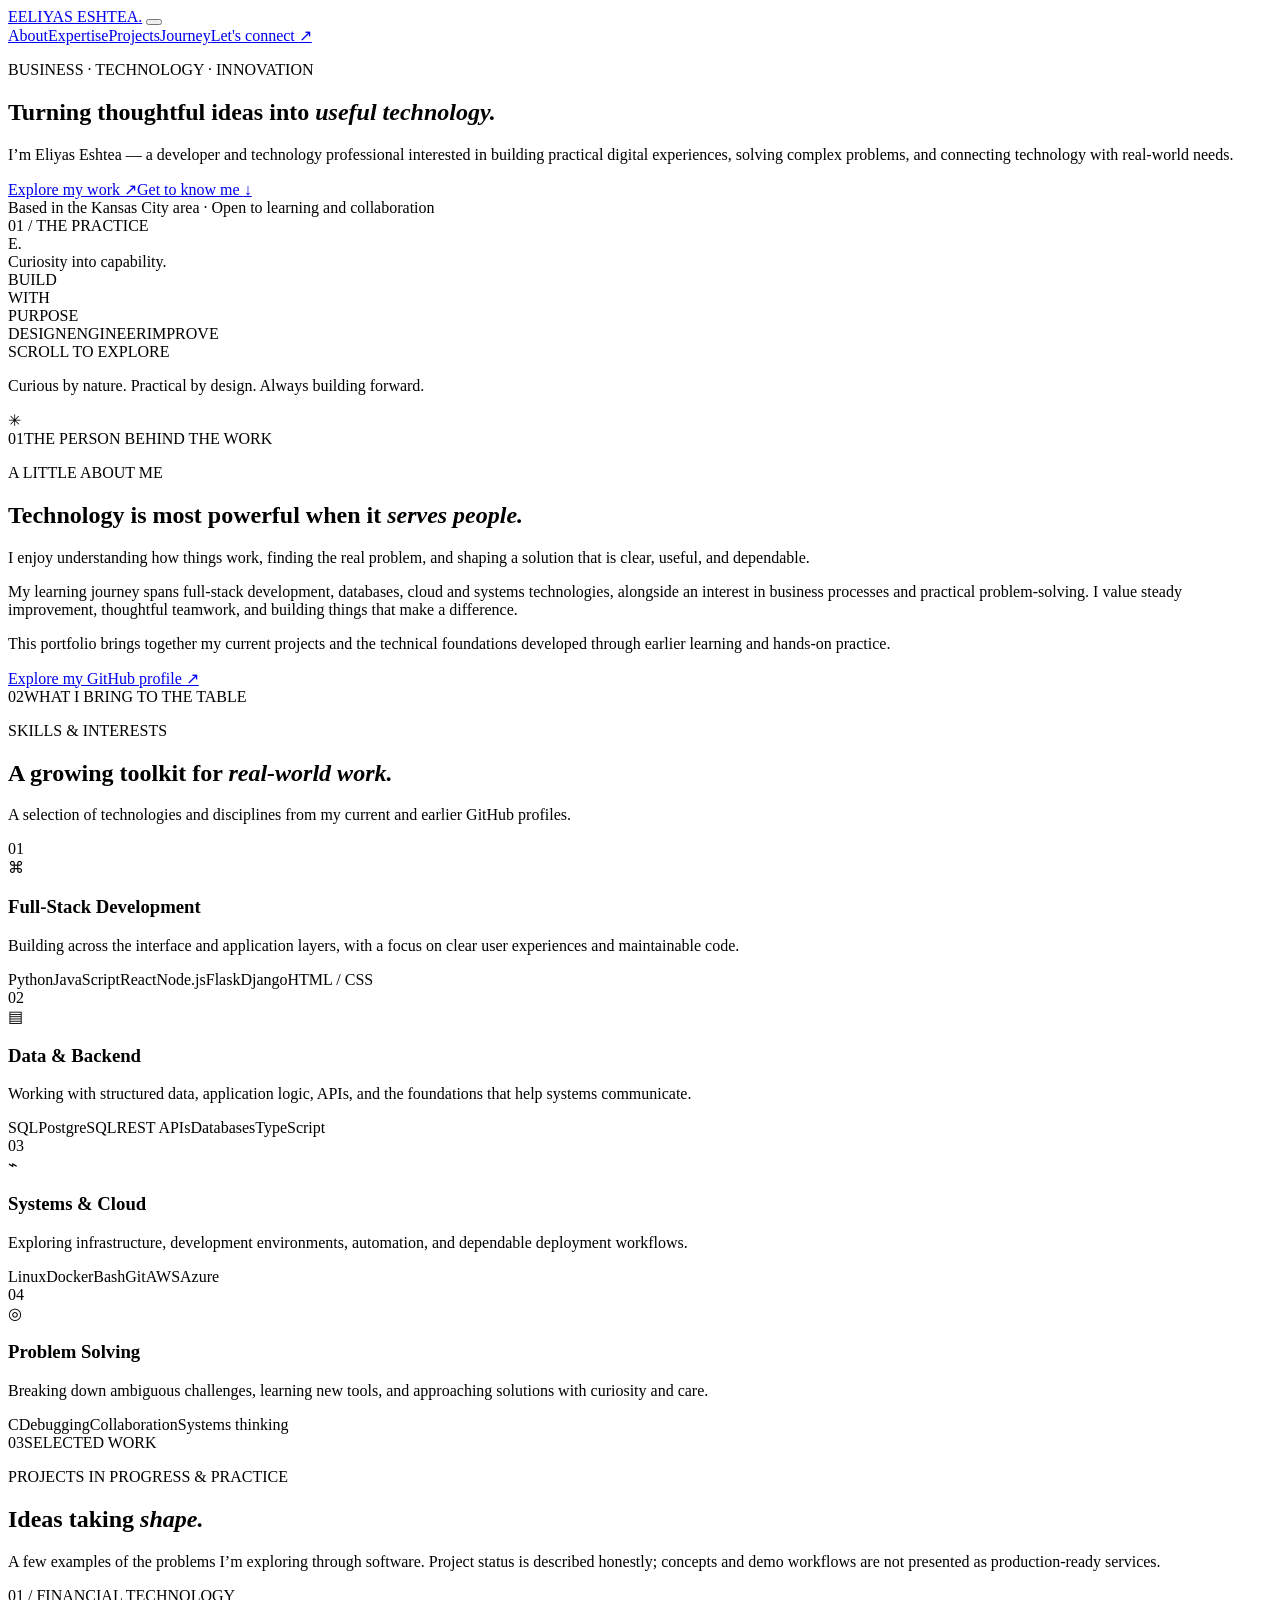
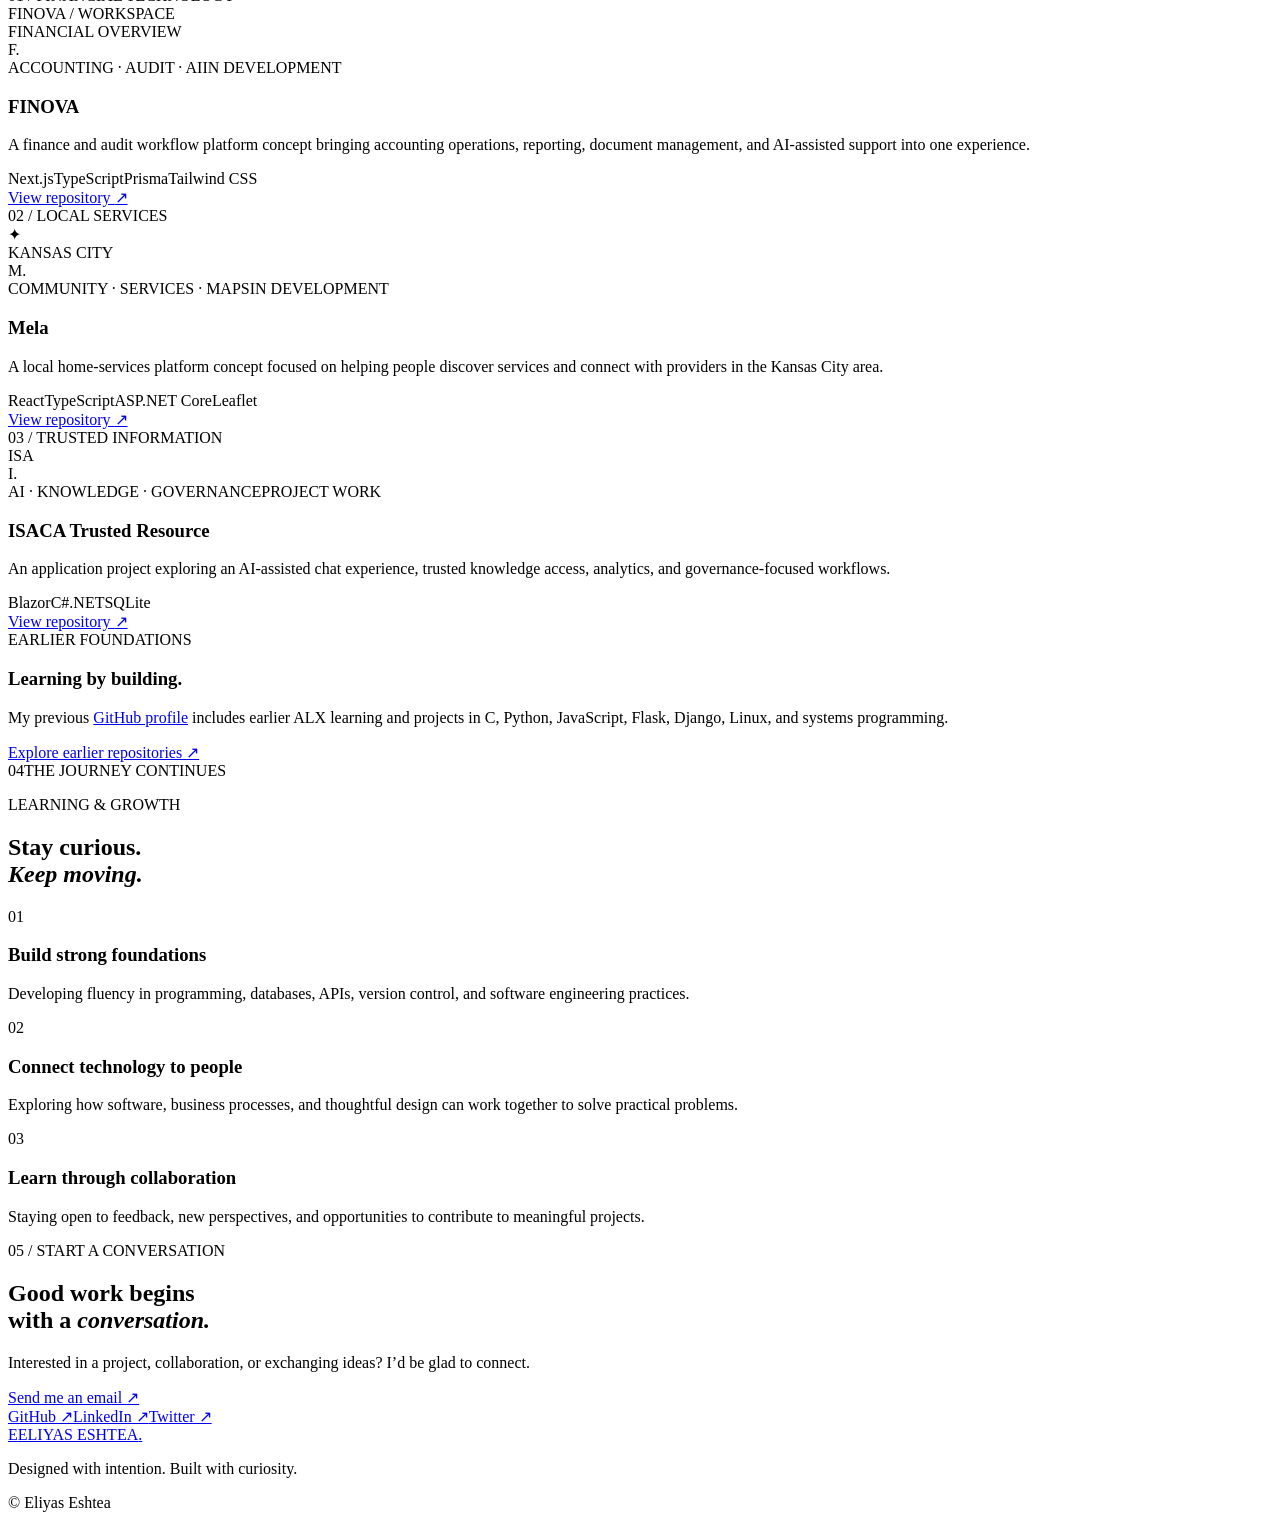
==== index.html @ c9f5a687 "Build responsive personal portfolio website" ====
<!doctype html>
<html lang="en">
<head>
  <meta charset="utf-8">
  <meta name="viewport" content="width=device-width, initial-scale=1">
  <meta name="theme-color" content="#263e36">
  <meta name="description" content="Eliyas Eshtea — software developer and technology professional building useful digital experiences.">
  <meta property="og:title" content="Eliyas Eshtea | Portfolio">
  <meta property="og:description" content="Business · Technology · Innovation">
  <meta property="og:type" content="website">
  <title>Eliyas Eshtea — Portfolio</title>
  <link rel="icon" type="image/svg+xml" href="assets/images/favicon.svg">
  <link rel="preconnect" href="https://fonts.googleapis.com">
  <link rel="preconnect" href="https://fonts.gstatic.com" crossorigin>
  <link href="https://fonts.googleapis.com/css2?family=DM+Sans:wght@400;500;600;700&family=Playfair+Display:wght@500;600;700&display=swap" rel="stylesheet">
  <link rel="stylesheet" href="assets/css/styles.css">
  <script defer src="assets/js/main.js"></script>
</head>
<body>
  <div class="site-shell">
    <header class="site-header">
      <a class="brand" href="#home" aria-label="Eliyas Eshtea home"><span class="brand-mark">E</span><span>ELIYAS ESHTEA<span class="brand-dot">.</span></span></a>
      <button class="menu-toggle" aria-label="Open navigation" aria-expanded="false"><span></span><span></span></button>
      <nav class="main-nav" aria-label="Main navigation">
        <a href="#about">About</a><a href="#expertise">Expertise</a><a href="#projects">Projects</a><a href="#journey">Journey</a><a class="nav-contact" href="#contact">Let's connect <span>↗</span></a>
      </nav>
    </header>

    <main>
      <section class="hero section-wrap" id="home">
        <div class="hero-copy reveal">
          <p class="eyebrow"><span class="eyebrow-line"></span> BUSINESS · TECHNOLOGY · INNOVATION</p>
          <h1>Turning thoughtful ideas into <em>useful technology.</em></h1>
          <p class="hero-lede">I’m Eliyas Eshtea — a developer and technology professional interested in building practical digital experiences, solving complex problems, and connecting technology with real-world needs.</p>
          <div class="hero-actions"><a class="button button-dark" href="#projects">Explore my work <span>↗</span></a><a class="text-link" href="#about">Get to know me <span>↓</span></a></div>
          <div class="hero-note"><span class="note-dot"></span> Based in the Kansas City area · Open to learning and collaboration</div>
        </div>
        <div class="hero-art reveal" aria-label="Abstract architectural portfolio artwork">
          <div class="art-orbit orbit-one"></div><div class="art-orbit orbit-two"></div>
          <div class="art-panel"><span class="art-index">01 / THE PRACTICE</span><div class="art-monogram">E<span>.</span></div><span class="art-caption">Curiosity into capability.</span></div>
          <div class="art-stamp">BUILD<br>WITH<br>PURPOSE</div>
          <div class="art-bottom"><span>DESIGN</span><span>ENGINEER</span><span>IMPROVE</span></div>
        </div>
        <div class="hero-scroll"><span></span> SCROLL TO EXPLORE</div>
      </section>

      <section class="intro-strip"><p>Curious by nature. Practical by design. Always building forward.</p><span>✳</span></section>

      <section class="section section-wrap about-section" id="about">
        <div class="section-kicker reveal"><span>01</span><span>THE PERSON BEHIND THE WORK</span></div>
        <div class="about-grid">
          <div class="section-heading reveal"><p class="eyebrow">A LITTLE ABOUT ME</p><h2>Technology is most powerful when it <em>serves people.</em></h2></div>
          <div class="about-copy reveal"><p class="large-copy">I enjoy understanding how things work, finding the real problem, and shaping a solution that is clear, useful, and dependable.</p><p>My learning journey spans full-stack development, databases, cloud and systems technologies, alongside an interest in business processes and practical problem-solving. I value steady improvement, thoughtful teamwork, and building things that make a difference.</p><p>This portfolio brings together my current projects and the technical foundations developed through earlier learning and hands-on practice.</p><a class="inline-link" href="https://github.com/Ella-tec" target="_blank" rel="noreferrer">Explore my GitHub profile <span>↗</span></a></div>
        </div>
      </section>

      <section class="section expertise-section" id="expertise">
        <div class="section-wrap">
          <div class="section-kicker reveal"><span>02</span><span>WHAT I BRING TO THE TABLE</span></div>
          <div class="section-heading reveal"><p class="eyebrow">SKILLS & INTERESTS</p><h2>A growing toolkit for <em>real-world work.</em></h2><p class="heading-support">A selection of technologies and disciplines from my current and earlier GitHub profiles.</p></div>
          <div class="expertise-grid">
            <article class="expertise-card reveal"><span class="card-number">01</span><div class="expertise-icon">⌘</div><h3>Full-Stack Development</h3><p>Building across the interface and application layers, with a focus on clear user experiences and maintainable code.</p><div class="tag-list"><span>Python</span><span>JavaScript</span><span>React</span><span>Node.js</span><span>Flask</span><span>Django</span><span>HTML / CSS</span></div></article>
            <article class="expertise-card reveal"><span class="card-number">02</span><div class="expertise-icon">▤</div><h3>Data & Backend</h3><p>Working with structured data, application logic, APIs, and the foundations that help systems communicate.</p><div class="tag-list"><span>SQL</span><span>PostgreSQL</span><span>REST APIs</span><span>Databases</span><span>TypeScript</span></div></article>
            <article class="expertise-card reveal"><span class="card-number">03</span><div class="expertise-icon">⌁</div><h3>Systems & Cloud</h3><p>Exploring infrastructure, development environments, automation, and dependable deployment workflows.</p><div class="tag-list"><span>Linux</span><span>Docker</span><span>Bash</span><span>Git</span><span>AWS</span><span>Azure</span></div></article>
            <article class="expertise-card reveal"><span class="card-number">04</span><div class="expertise-icon">◎</div><h3>Problem Solving</h3><p>Breaking down ambiguous challenges, learning new tools, and approaching solutions with curiosity and care.</p><div class="tag-list"><span>C</span><span>Debugging</span><span>Collaboration</span><span>Systems thinking</span></div></article>
          </div>
        </div>
      </section>

      <section class="section section-wrap projects-section" id="projects">
        <div class="section-kicker reveal"><span>03</span><span>SELECTED WORK</span></div>
        <div class="projects-top"><div class="section-heading reveal"><p class="eyebrow">PROJECTS IN PROGRESS & PRACTICE</p><h2>Ideas taking <em>shape.</em></h2></div><p class="projects-intro reveal">A few examples of the problems I’m exploring through software. Project status is described honestly; concepts and demo workflows are not presented as production-ready services.</p></div>
        <div class="project-list">
          <article class="project-card project-featured reveal"><div class="project-visual visual-finova"><span class="visual-label">01 / FINANCIAL TECHNOLOGY</span><div class="visual-window"><div class="window-top"><i></i><i></i><i></i><span>FINOVA / WORKSPACE</span></div><div class="window-content"><div class="window-side"></div><div class="window-main"><span class="window-small">FINANCIAL OVERVIEW</span><div class="window-bars"><i></i><i></i><i></i><i></i><i></i><i></i><i></i></div><div class="window-lines"><i></i><i></i><i></i></div></div></div></div><span class="visual-corner">F.</span></div><div class="project-info"><div class="project-meta"><span>ACCOUNTING · AUDIT · AI</span><span>IN DEVELOPMENT</span></div><h3>FINOVA</h3><p>A finance and audit workflow platform concept bringing accounting operations, reporting, document management, and AI-assisted support into one experience.</p><div class="project-tech"><span>Next.js</span><span>TypeScript</span><span>Prisma</span><span>Tailwind CSS</span></div><a class="inline-link" href="https://github.com/Ella-tec/finova" target="_blank" rel="noreferrer">View repository <span>↗</span></a></div></article>
          <article class="project-card reveal"><div class="project-visual visual-mela"><span class="visual-label">02 / LOCAL SERVICES</span><div class="map-art"><div class="map-road road-a"></div><div class="map-road road-b"></div><div class="map-road road-c"></div><div class="map-pin">✦</div><span class="map-place">KANSAS CITY</span></div><span class="visual-corner">M.</span></div><div class="project-info"><div class="project-meta"><span>COMMUNITY · SERVICES · MAPS</span><span>IN DEVELOPMENT</span></div><h3>Mela</h3><p>A local home-services platform concept focused on helping people discover services and connect with providers in the Kansas City area.</p><div class="project-tech"><span>React</span><span>TypeScript</span><span>ASP.NET Core</span><span>Leaflet</span></div><a class="inline-link" href="https://github.com/Ella-tec/aba-mela" target="_blank" rel="noreferrer">View repository <span>↗</span></a></div></article>
          <article class="project-card reveal"><div class="project-visual visual-isa"><span class="visual-label">03 / TRUSTED INFORMATION</span><div class="isa-art"><div class="isa-ring ring-a"></div><div class="isa-ring ring-b"></div><div class="isa-core">ISA</div><span class="isa-node node-a"></span><span class="isa-node node-b"></span><span class="isa-node node-c"></span></div><span class="visual-corner">I.</span></div><div class="project-info"><div class="project-meta"><span>AI · KNOWLEDGE · GOVERNANCE</span><span>PROJECT WORK</span></div><h3>ISACA Trusted Resource</h3><p>An application project exploring an AI-assisted chat experience, trusted knowledge access, analytics, and governance-focused workflows.</p><div class="project-tech"><span>Blazor</span><span>C#</span><span>.NET</span><span>SQLite</span></div><a class="inline-link" href="https://github.com/Ella-tec/ISACA_TRU_Final_Complete" target="_blank" rel="noreferrer">View repository <span>↗</span></a></div></article>
        </div>
        <div class="older-work reveal"><div><span class="eyebrow">EARLIER FOUNDATIONS</span><h3>Learning by building.</h3></div><p>My previous <a href="https://github.com/malu17" target="_blank" rel="noreferrer">GitHub profile</a> includes earlier ALX learning and projects in C, Python, JavaScript, Flask, Django, Linux, and systems programming.</p><a class="inline-link" href="https://github.com/malu17" target="_blank" rel="noreferrer">Explore earlier repositories <span>↗</span></a></div>
      </section>

      <section class="journey-section" id="journey"><div class="section-wrap"><div class="section-kicker reveal"><span>04</span><span>THE JOURNEY CONTINUES</span></div><div class="journey-grid"><div class="section-heading reveal"><p class="eyebrow">LEARNING & GROWTH</p><h2>Stay curious.<br><em>Keep moving.</em></h2></div><div class="journey-copy reveal"><div class="journey-item"><span>01</span><div><h3>Build strong foundations</h3><p>Developing fluency in programming, databases, APIs, version control, and software engineering practices.</p></div></div><div class="journey-item"><span>02</span><div><h3>Connect technology to people</h3><p>Exploring how software, business processes, and thoughtful design can work together to solve practical problems.</p></div></div><div class="journey-item"><span>03</span><div><h3>Learn through collaboration</h3><p>Staying open to feedback, new perspectives, and opportunities to contribute to meaningful projects.</p></div></div></div></div></div></section>

      <section class="contact-section section-wrap" id="contact"><div class="contact-panel reveal"><div class="contact-orbit"></div><p class="eyebrow">05 / START A CONVERSATION</p><h2>Good work begins<br>with a <em>conversation.</em></h2><p class="contact-copy">Interested in a project, collaboration, or exchanging ideas? I’d be glad to connect.</p><a class="button button-light" href="mailto:tecaddis@gmail.com">Send me an email <span>↗</span></a><div class="contact-links"><a href="https://github.com/Ella-tec" target="_blank" rel="noreferrer">GitHub ↗</a><a href="https://www.linkedin.com/in/eliyas-eshtea-249728268" target="_blank" rel="noreferrer">LinkedIn ↗</a><a href="https://twitter.com/eliasfiseha1" target="_blank" rel="noreferrer">Twitter ↗</a></div></div></section>
    </main>
    <footer class="site-footer section-wrap"><a class="brand" href="#home"><span class="brand-mark">E</span><span>ELIYAS ESHTEA<span class="brand-dot">.</span></span></a><p>Designed with intention. Built with curiosity.</p><span>© <span id="year"></span> Eliyas Eshtea</span></footer>
  </div>
</body>
</html>
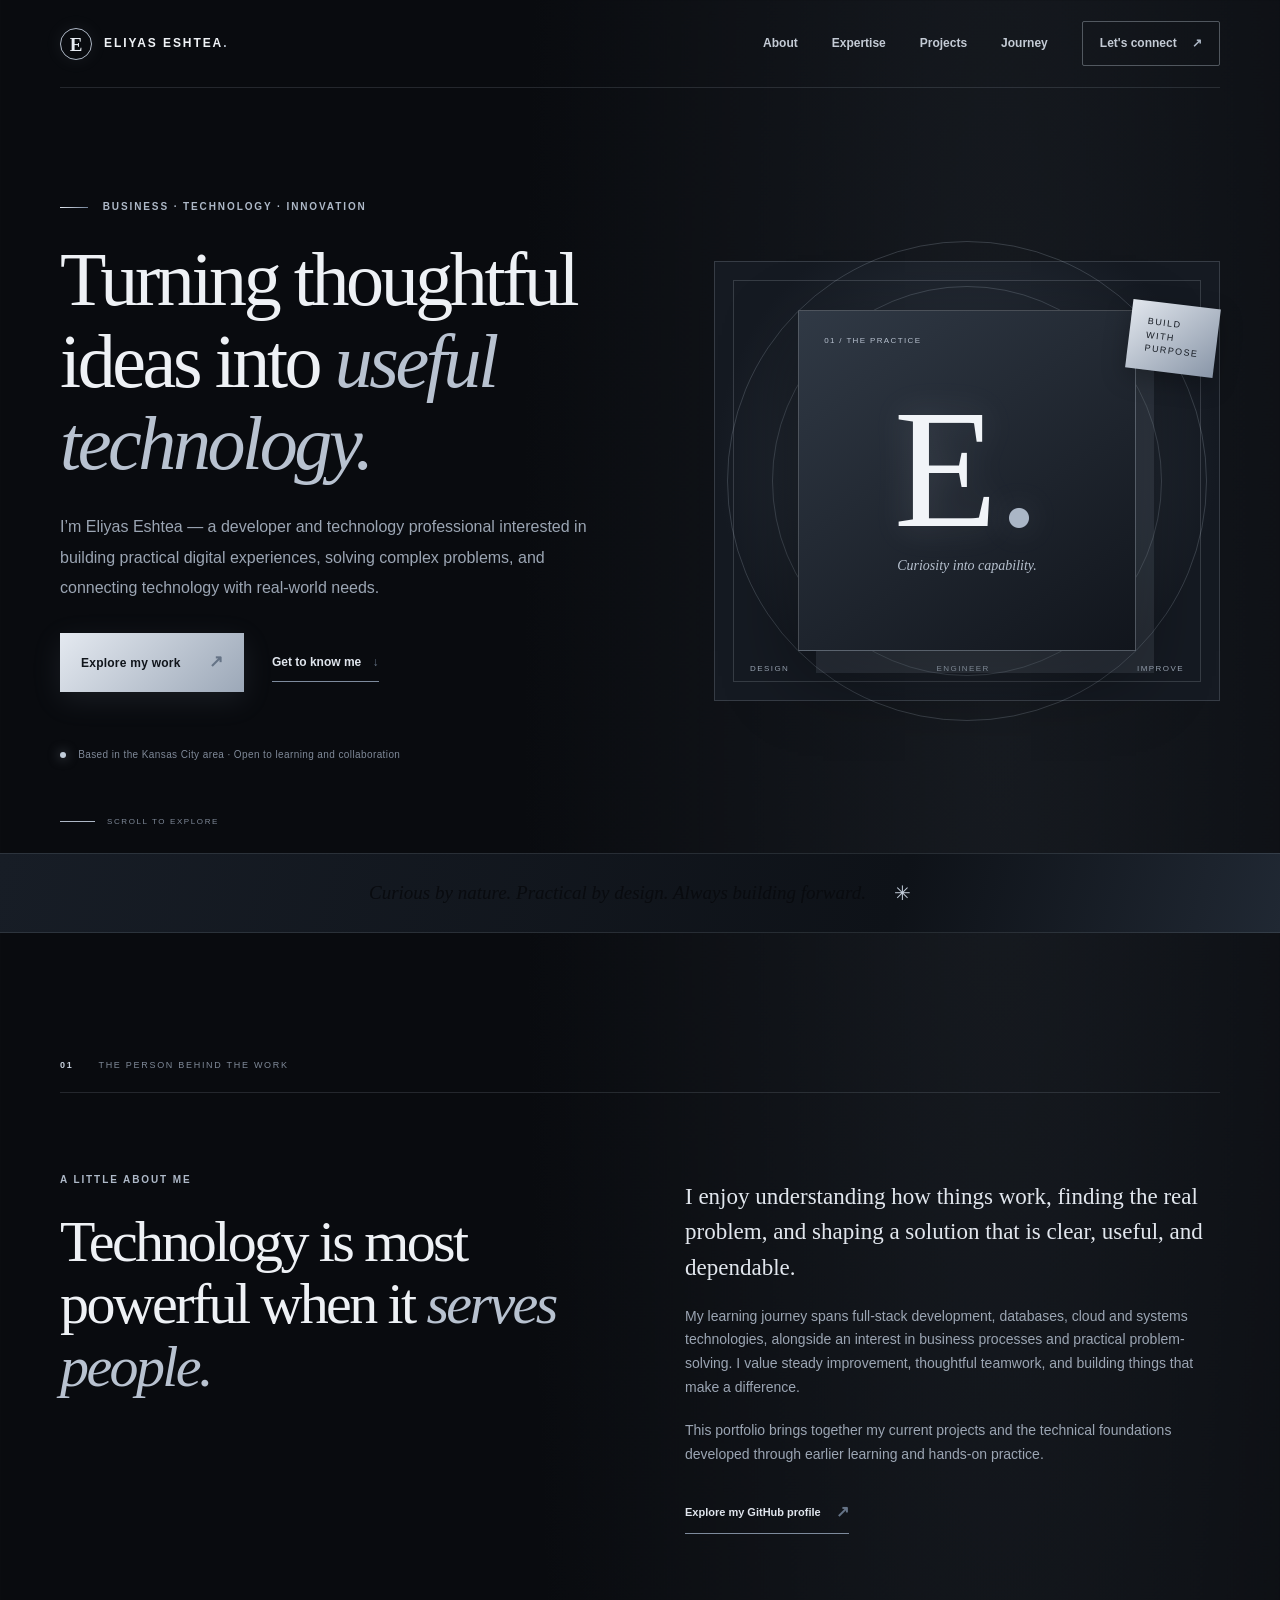
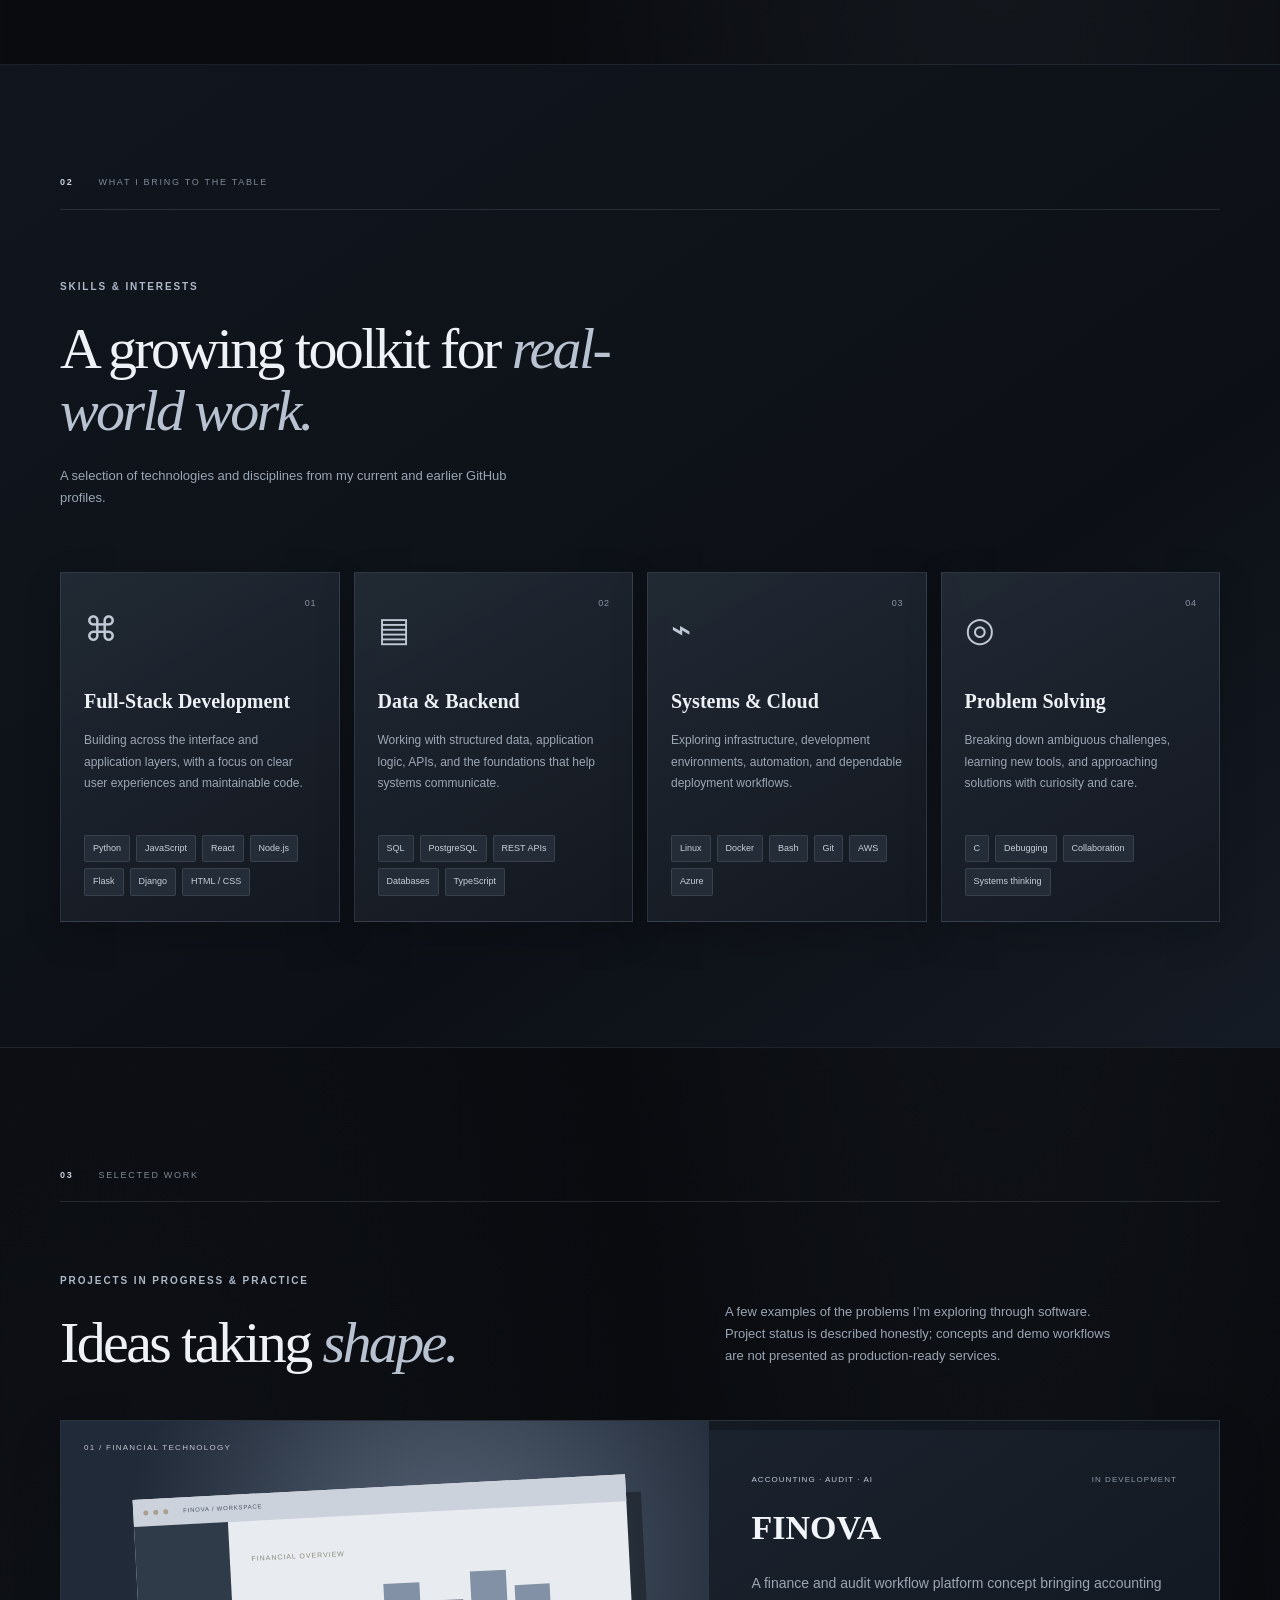
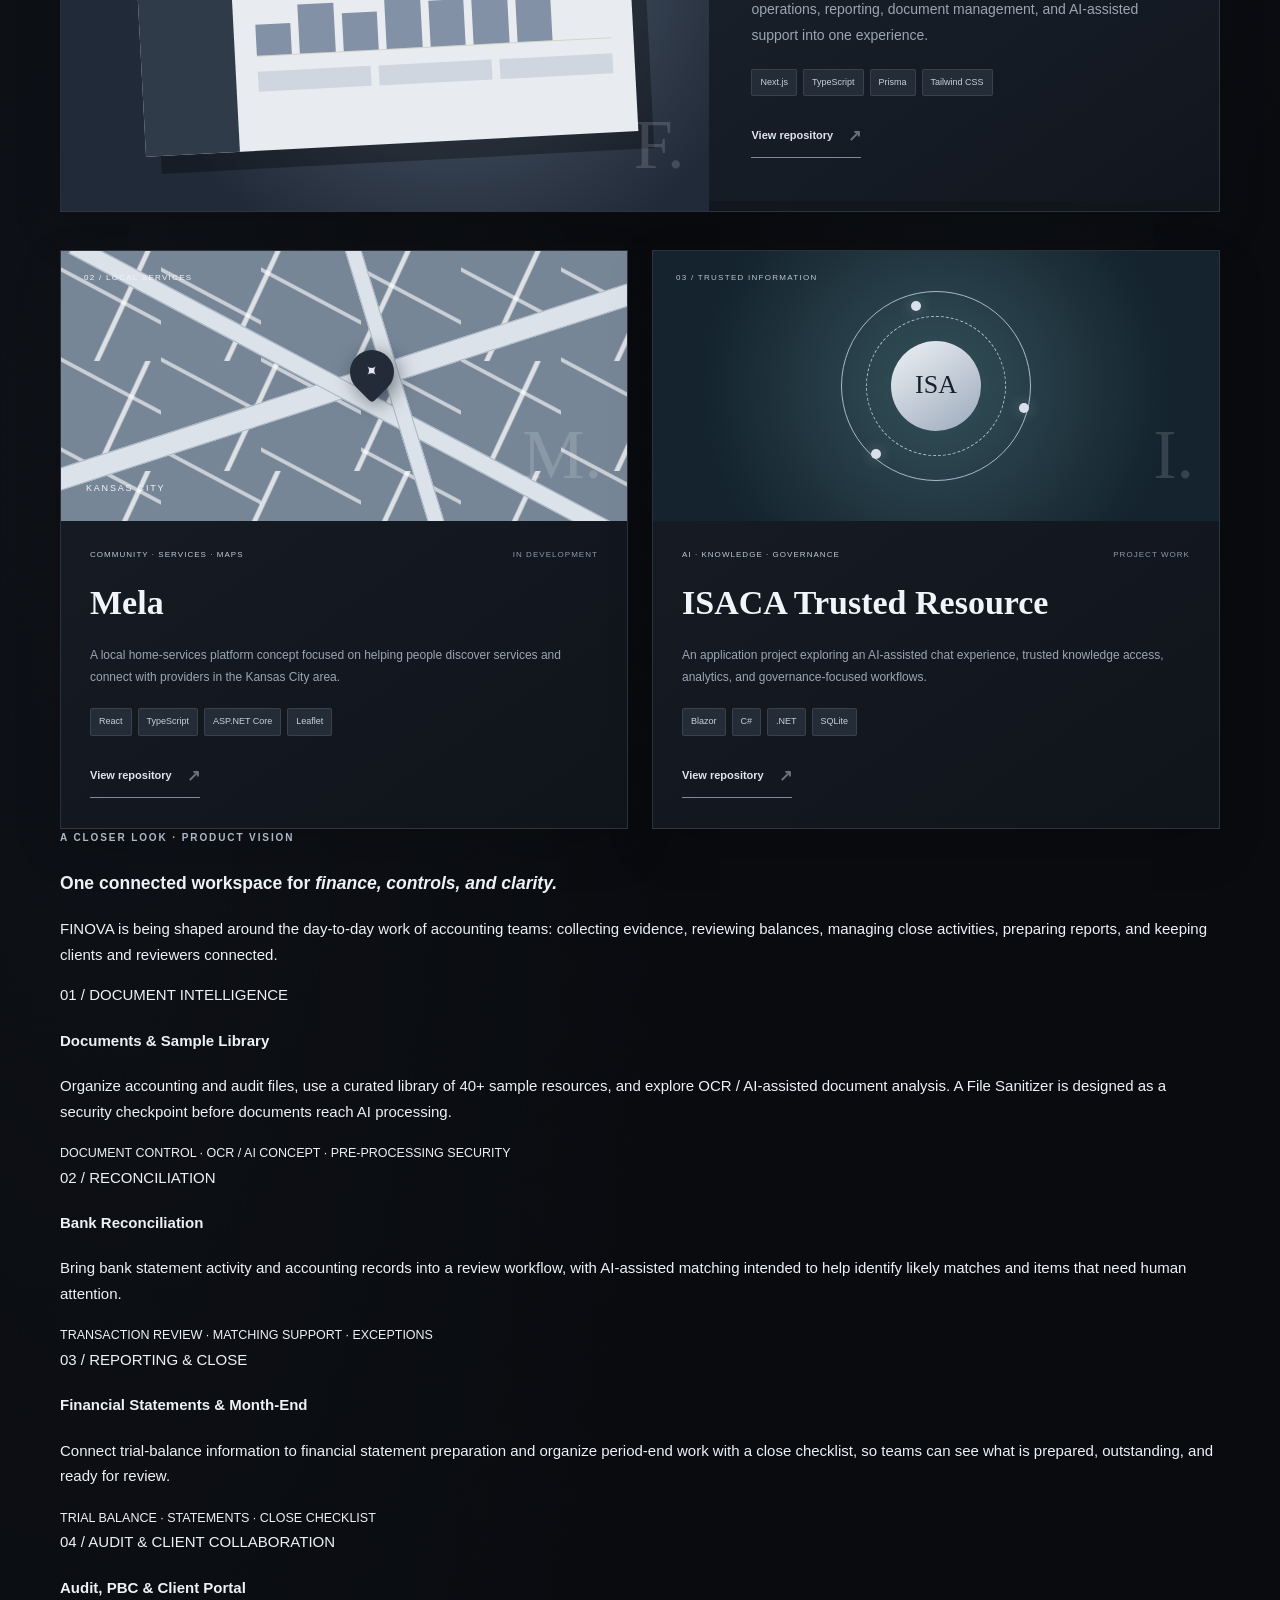
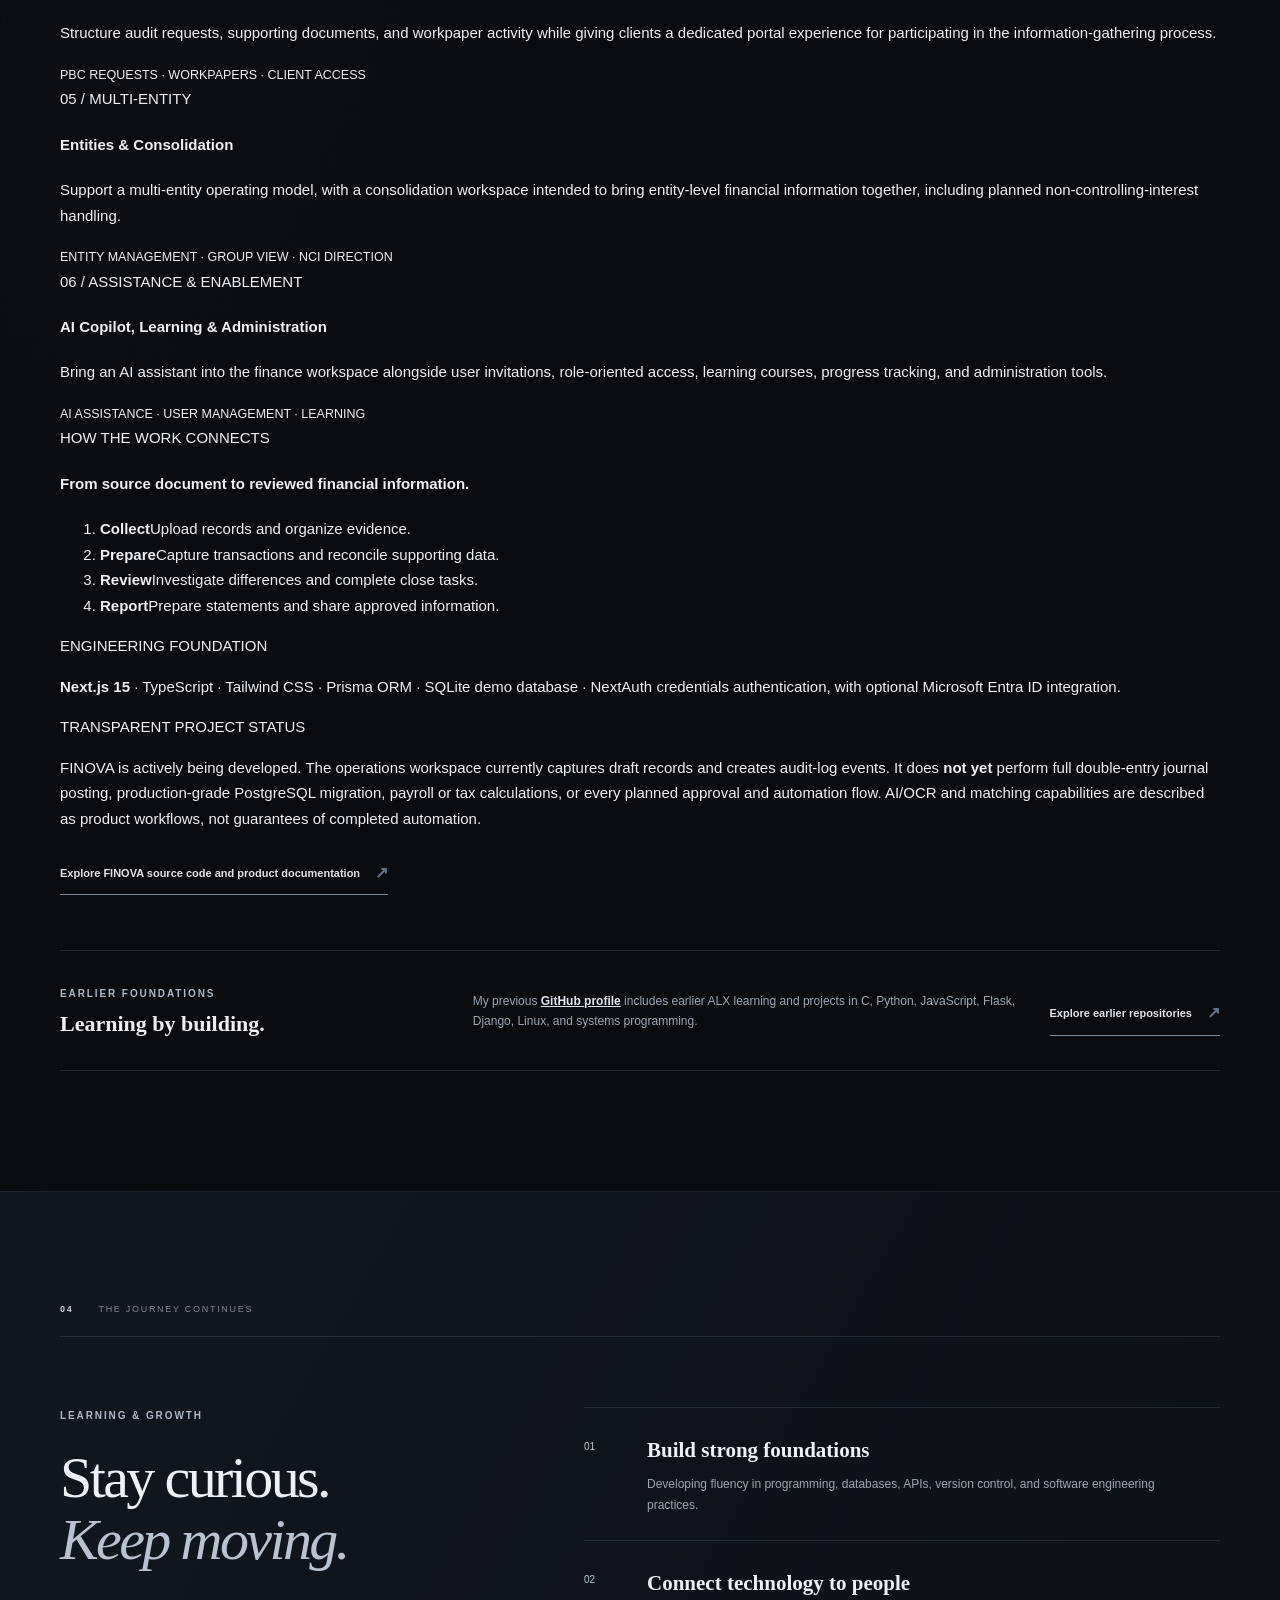
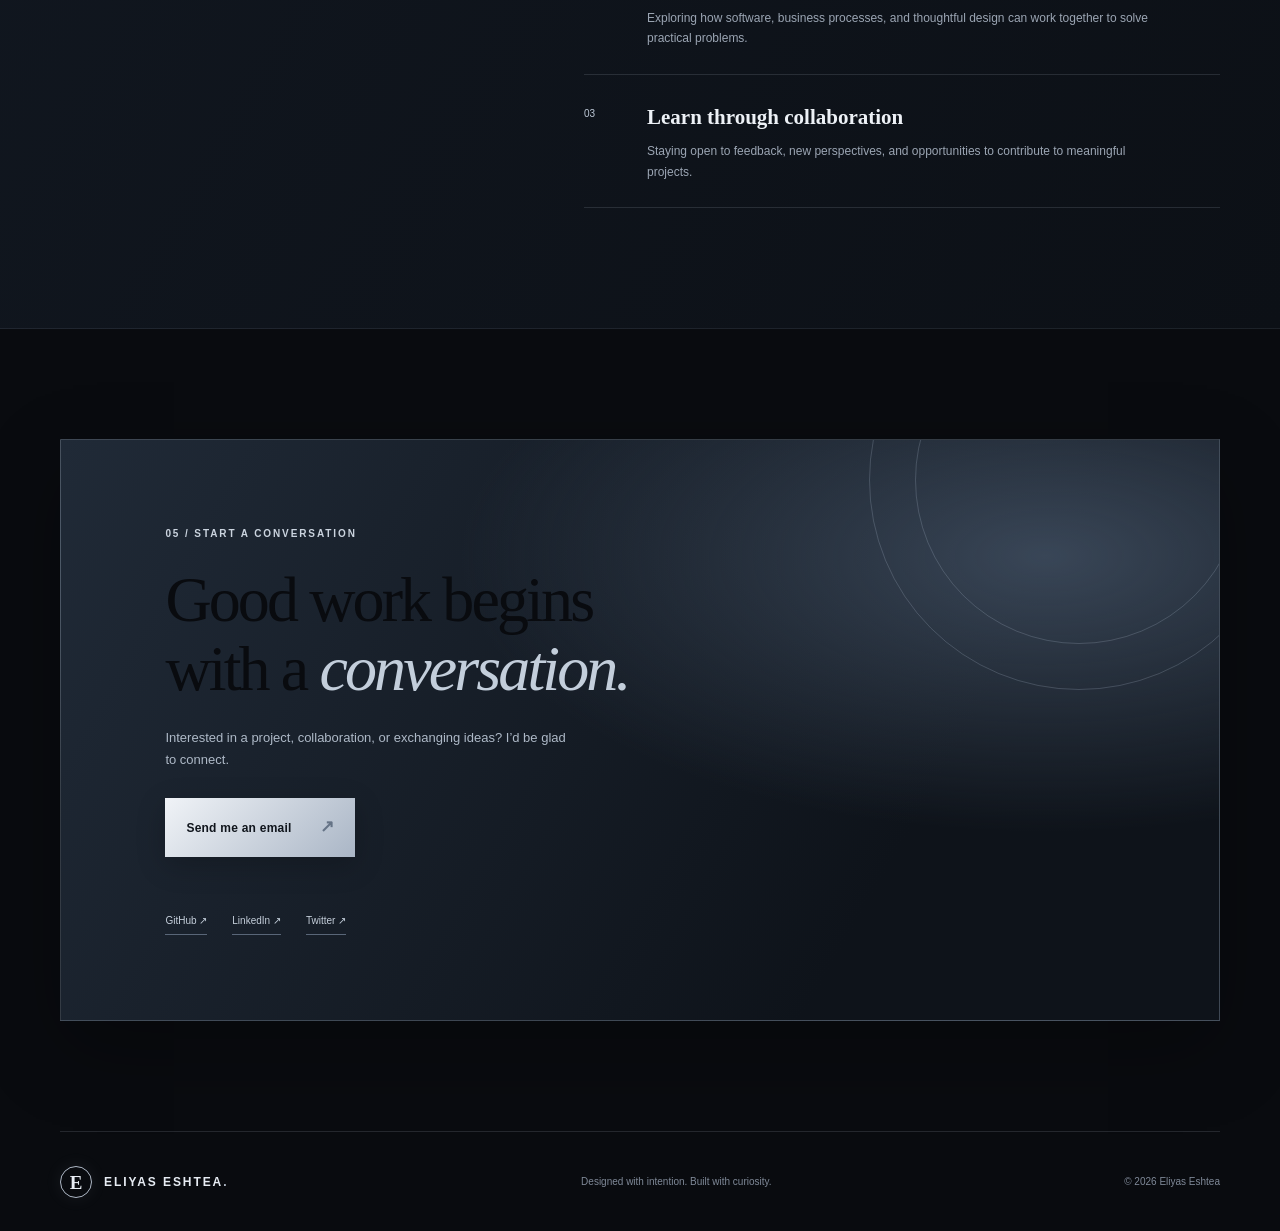
==== commit bfbb26a6: "Expand FINOVA portfolio case study with product modules and roadmap clarity" ====
--- a/index.html
+++ b/index.html
@@ -75,6 +75,29 @@
           <article class="project-card reveal"><div class="project-visual visual-mela"><span class="visual-label">02 / LOCAL SERVICES</span><div class="map-art"><div class="map-road road-a"></div><div class="map-road road-b"></div><div class="map-road road-c"></div><div class="map-pin">✦</div><span class="map-place">KANSAS CITY</span></div><span class="visual-corner">M.</span></div><div class="project-info"><div class="project-meta"><span>COMMUNITY · SERVICES · MAPS</span><span>IN DEVELOPMENT</span></div><h3>Mela</h3><p>A local home-services platform concept focused on helping people discover services and connect with providers in the Kansas City area.</p><div class="project-tech"><span>React</span><span>TypeScript</span><span>ASP.NET Core</span><span>Leaflet</span></div><a class="inline-link" href="https://github.com/Ella-tec/aba-mela" target="_blank" rel="noreferrer">View repository <span>↗</span></a></div></article>
           <article class="project-card reveal"><div class="project-visual visual-isa"><span class="visual-label">03 / TRUSTED INFORMATION</span><div class="isa-art"><div class="isa-ring ring-a"></div><div class="isa-ring ring-b"></div><div class="isa-core">ISA</div><span class="isa-node node-a"></span><span class="isa-node node-b"></span><span class="isa-node node-c"></span></div><span class="visual-corner">I.</span></div><div class="project-info"><div class="project-meta"><span>AI · KNOWLEDGE · GOVERNANCE</span><span>PROJECT WORK</span></div><h3>ISACA Trusted Resource</h3><p>An application project exploring an AI-assisted chat experience, trusted knowledge access, analytics, and governance-focused workflows.</p><div class="project-tech"><span>Blazor</span><span>C#</span><span>.NET</span><span>SQLite</span></div><a class="inline-link" href="https://github.com/Ella-tec/ISACA_TRU_Final_Complete" target="_blank" rel="noreferrer">View repository <span>↗</span></a></div></article>
         </div>
+        <section class="finova-deep-dive reveal" aria-labelledby="finova-detail-title">
+          <div class="finova-detail-heading">
+            <div><p class="eyebrow">A CLOSER LOOK · PRODUCT VISION</p><h3 id="finova-detail-title">One connected workspace for <em>finance, controls, and clarity.</em></h3></div>
+            <p>FINOVA is being shaped around the day-to-day work of accounting teams: collecting evidence, reviewing balances, managing close activities, preparing reports, and keeping clients and reviewers connected.</p>
+          </div>
+          <div class="finova-module-grid">
+            <article class="finova-module"><span>01 / DOCUMENT INTELLIGENCE</span><h4>Documents & Sample Library</h4><p>Organize accounting and audit files, use a curated library of 40+ sample resources, and explore OCR / AI-assisted document analysis. A File Sanitizer is designed as a security checkpoint before documents reach AI processing.</p><small>DOCUMENT CONTROL · OCR / AI CONCEPT · PRE-PROCESSING SECURITY</small></article>
+            <article class="finova-module"><span>02 / RECONCILIATION</span><h4>Bank Reconciliation</h4><p>Bring bank statement activity and accounting records into a review workflow, with AI-assisted matching intended to help identify likely matches and items that need human attention.</p><small>TRANSACTION REVIEW · MATCHING SUPPORT · EXCEPTIONS</small></article>
+            <article class="finova-module"><span>03 / REPORTING & CLOSE</span><h4>Financial Statements & Month-End</h4><p>Connect trial-balance information to financial statement preparation and organize period-end work with a close checklist, so teams can see what is prepared, outstanding, and ready for review.</p><small>TRIAL BALANCE · STATEMENTS · CLOSE CHECKLIST</small></article>
+            <article class="finova-module"><span>04 / AUDIT & CLIENT COLLABORATION</span><h4>Audit, PBC & Client Portal</h4><p>Structure audit requests, supporting documents, and workpaper activity while giving clients a dedicated portal experience for participating in the information-gathering process.</p><small>PBC REQUESTS · WORKPAPERS · CLIENT ACCESS</small></article>
+            <article class="finova-module"><span>05 / MULTI-ENTITY</span><h4>Entities & Consolidation</h4><p>Support a multi-entity operating model, with a consolidation workspace intended to bring entity-level financial information together, including planned non-controlling-interest handling.</p><small>ENTITY MANAGEMENT · GROUP VIEW · NCI DIRECTION</small></article>
+            <article class="finova-module"><span>06 / ASSISTANCE & ENABLEMENT</span><h4>AI Copilot, Learning & Administration</h4><p>Bring an AI assistant into the finance workspace alongside user invitations, role-oriented access, learning courses, progress tracking, and administration tools.</p><small>AI ASSISTANCE · USER MANAGEMENT · LEARNING</small></article>
+          </div>
+          <div class="finova-workflow">
+            <div><span class="workflow-label">HOW THE WORK CONNECTS</span><h4>From source document to reviewed financial information.</h4></div>
+            <ol><li><b>Collect</b><span>Upload records and organize evidence.</span></li><li><b>Prepare</b><span>Capture transactions and reconcile supporting data.</span></li><li><b>Review</b><span>Investigate differences and complete close tasks.</span></li><li><b>Report</b><span>Prepare statements and share approved information.</span></li></ol>
+          </div>
+          <div class="finova-build-notes">
+            <div><span class="workflow-label">ENGINEERING FOUNDATION</span><p><strong>Next.js 15</strong> · TypeScript · Tailwind CSS · Prisma ORM · SQLite demo database · NextAuth credentials authentication, with optional Microsoft Entra ID integration.</p></div>
+            <div><span class="workflow-label">TRANSPARENT PROJECT STATUS</span><p>FINOVA is actively being developed. The operations workspace currently captures draft records and creates audit-log events. It does <strong>not yet</strong> perform full double-entry journal posting, production-grade PostgreSQL migration, payroll or tax calculations, or every planned approval and automation flow. AI/OCR and matching capabilities are described as product workflows, not guarantees of completed automation.</p></div>
+          </div>
+          <a class="inline-link" href="https://github.com/Ella-tec/finova" target="_blank" rel="noreferrer">Explore FINOVA source code and product documentation <span>↗</span></a>
+        </section>
         <div class="older-work reveal"><div><span class="eyebrow">EARLIER FOUNDATIONS</span><h3>Learning by building.</h3></div><p>My previous <a href="https://github.com/malu17" target="_blank" rel="noreferrer">GitHub profile</a> includes earlier ALX learning and projects in C, Python, JavaScript, Flask, Django, Linux, and systems programming.</p><a class="inline-link" href="https://github.com/malu17" target="_blank" rel="noreferrer">Explore earlier repositories <span>↗</span></a></div>
       </section>
 
--- a/assets/css/styles.css
+++ b/assets/css/styles.css
@@ -0,0 +1,102 @@
+:root{--ink:#263e36;--ink-2:#344b42;--paper:#f5f2eb;--paper-2:#ece7dc;--gold:#b99a68;--muted:#72796f;--line:#d9d3c7;--white:#fffdf8;--serif:"Playfair Display",Georgia,serif;--sans:"DM Sans",Arial,sans-serif;--wrap:1160px}*{box-sizing:border-box}html{scroll-behavior:smooth;scroll-padding-top:90px}body{margin:0;background:var(--paper);color:var(--ink);font-family:var(--sans);font-size:15px;line-height:1.7;-webkit-font-smoothing:antialiased}.site-shell{overflow:hidden}.section-wrap{width:min(var(--wrap),calc(100% - 64px));margin-inline:auto}.site-header{height:88px;width:min(var(--wrap),calc(100% - 64px));margin:auto;display:flex;align-items:center;justify-content:space-between;border-bottom:1px solid var(--line);position:relative;z-index:10}.brand{display:inline-flex;align-items:center;gap:12px;text-decoration:none;color:var(--ink);font-size:12px;font-weight:700;letter-spacing:.16em}.brand-mark{width:32px;height:32px;border:1px solid var(--gold);border-radius:50%;display:grid;place-items:center;font-family:var(--serif);font-size:19px;font-weight:600;letter-spacing:0}.brand-dot{color:var(--gold)}.main-nav{display:flex;align-items:center;gap:34px}.main-nav a,.text-link{font-size:12px;color:var(--ink);text-decoration:none;font-weight:600;transition:color .2s}.main-nav a:hover,.text-link:hover,.inline-link:hover{color:#9b7946}.main-nav .nav-contact{border:1px solid var(--ink);padding:11px 17px;border-radius:2px}.nav-contact span{margin-left:12px;color:var(--gold)}.menu-toggle{display:none;background:none;border:0}.hero{min-height:660px;padding-top:110px;padding-bottom:90px;display:grid;grid-template-columns:1.08fr .92fr;align-items:center;position:relative;gap:60px}.eyebrow{font-size:10px;font-weight:700;letter-spacing:.19em;color:#8b7655;margin:0 0 23px}.eyebrow-line{display:inline-block;width:28px;height:1px;background:var(--gold);vertical-align:middle;margin-right:10px}.hero h1,.section-heading h2,.contact-panel h2{font-family:var(--serif);font-size:clamp(48px,6vw,76px);line-height:1.08;letter-spacing:-.045em;font-weight:500;margin:0;max-width:660px}.hero h1 em,.section-heading h2 em,.contact-panel h2 em{font-weight:500;color:#9b8057}.hero-lede{max-width:530px;color:#606b62;font-size:16px;line-height:1.9;margin:28px 0 30px}.hero-actions{display:flex;align-items:center;gap:28px}.button{display:inline-flex;align-items:center;gap:28px;padding:15px 21px;text-decoration:none;font-size:12px;font-weight:700;letter-spacing:.02em;transition:transform .2s,background .2s}.button:hover{transform:translateY(-3px)}.button-dark{background:var(--ink);color:var(--white)}.button-dark span,.button-light span{font-size:17px;color:var(--gold)}.text-link{border-bottom:1px solid var(--gold);padding:8px 0}.text-link span{margin-left:8px;color:var(--gold)}.hero-note{margin-top:54px;color:#7c8178;font-size:10px;letter-spacing:.04em}.note-dot{display:inline-block;width:6px;height:6px;background:#92a28c;border-radius:50%;margin-right:9px}.hero-art{height:440px;position:relative;background:#e7e1d5;display:grid;place-items:center;isolation:isolate}.hero-art:before{content:"";position:absolute;inset:18px;border:1px solid rgba(38,62,54,.15)}.art-panel{width:67%;height:78%;background:var(--ink);color:var(--paper);position:relative;z-index:1;display:flex;flex-direction:column;align-items:center;justify-content:center;box-shadow:20px 22px 0 rgba(185,154,104,.25)}.art-index{position:absolute;top:23px;left:25px;font-size:8px;letter-spacing:.17em;color:#c4b18e}.art-monogram{font-family:var(--serif);font-size:170px;line-height:1;color:#f0eadf}.art-monogram span{color:var(--gold)}.art-caption{font-family:var(--serif);font-style:italic;color:#c9c2b4;font-size:14px}.art-orbit{position:absolute;border:1px solid rgba(38,62,54,.23);border-radius:50%;z-index:0}.orbit-one{width:390px;height:390px}.orbit-two{width:480px;height:480px}.art-stamp{position:absolute;z-index:2;right:2px;top:42px;background:var(--gold);color:#fffdf8;padding:14px 17px;font-size:9px;line-height:1.5;letter-spacing:.16em;transform:rotate(7deg)}.art-bottom{position:absolute;bottom:24px;left:35px;right:35px;display:flex;justify-content:space-between;font-size:8px;letter-spacing:.18em;color:#777b70}.hero-scroll{position:absolute;bottom:25px;left:0;font-size:8px;letter-spacing:.2em;color:#85877d;display:flex;align-items:center;gap:12px}.hero-scroll span{height:1px;width:35px;background:var(--gold)}.intro-strip{background:var(--ink);color:var(--paper);display:flex;align-items:center;justify-content:center;gap:28px;padding:22px 20px}.intro-strip p{font-family:var(--serif);font-size:19px;font-style:italic;margin:0}.intro-strip span{color:var(--gold);font-size:20px}.section{padding-top:125px;padding-bottom:130px}.section-kicker{display:flex;gap:25px;align-items:center;font-size:9px;letter-spacing:.19em;color:#888579;border-bottom:1px solid var(--line);padding-bottom:18px}.section-kicker span:first-child{color:var(--gold);font-weight:700}.about-grid{display:grid;grid-template-columns:1fr 1fr;gap:90px;padding-top:78px}.section-heading h2{font-size:clamp(40px,4.6vw,58px)}.about-copy{padding-top:8px;color:#687168;font-size:14px}.about-copy p{margin:0 0 19px}.about-copy .large-copy{font-family:var(--serif);font-size:23px;line-height:1.55;color:var(--ink)}.inline-link{display:inline-flex;align-items:center;gap:15px;color:var(--ink);font-size:11px;font-weight:700;text-decoration:none;border-bottom:1px solid var(--gold);padding-bottom:8px;margin-top:13px;transition:color .2s}.inline-link span{color:var(--gold);font-size:16px}.expertise-section{background:var(--paper-2);padding:110px 0 125px}.expertise-section .section-heading{max-width:640px;padding:68px 0 50px}.heading-support{font-size:13px;color:#74796f;max-width:470px;margin-top:22px}.expertise-grid{display:grid;grid-template-columns:repeat(4,1fr);gap:14px}.expertise-card{background:rgba(255,253,248,.72);padding:28px 23px 25px;min-height:330px;position:relative;border:1px solid rgba(38,62,54,.07);transition:transform .25s,box-shadow .25s}.expertise-card:hover{transform:translateY(-5px);box-shadow:0 15px 35px rgba(38,62,54,.08)}.card-number{position:absolute;right:22px;top:23px;color:#b6ad9d;font-size:9px;letter-spacing:.1em}.expertise-icon{font-family:var(--serif);font-size:34px;color:var(--gold);margin-bottom:25px}.expertise-card h3{font-family:var(--serif);font-size:20px;font-weight:600;margin:0 0 12px}.expertise-card p{font-size:12px;color:#72786f;line-height:1.8;min-height:85px}.tag-list,.project-tech{display:flex;flex-wrap:wrap;gap:6px;margin-top:20px}.tag-list span,.project-tech span{font-size:9px;padding:5px 8px;background:#eeeadf;color:#58655b;border-radius:2px}.projects-section{padding-top:120px;padding-bottom:120px}.projects-top{display:grid;grid-template-columns:1.1fr .9fr;align-items:end;gap:60px;padding:70px 0 45px}.projects-top .section-heading h2{font-size:58px}.projects-intro{font-size:13px;color:#74796f;max-width:400px;margin:0 0 7px}.project-list{display:grid;grid-template-columns:1fr 1fr;gap:38px 24px}.project-card{background:#fbf9f3;border:1px solid #e4ded2}.project-featured{grid-column:1/-1;display:grid;grid-template-columns:1.12fr .88fr}.project-visual{height:270px;position:relative;overflow:hidden;display:grid;place-items:center}.project-featured .project-visual{height:390px}.visual-label{position:absolute;top:20px;left:23px;font-size:8px;letter-spacing:.16em;color:rgba(255,255,255,.72);z-index:2}.visual-corner{position:absolute;right:25px;bottom:7px;font-family:var(--serif);font-size:70px;color:rgba(255,255,255,.15)}.visual-finova{background:#293f37}.visual-window{width:76%;height:66%;background:#f2eee5;box-shadow:15px 18px 0 rgba(9,20,16,.22);transform:rotate(-3deg)}.window-top{height:27px;background:#ded8ca;display:flex;align-items:center;gap:5px;padding:0 10px}.window-top i{width:5px;height:5px;border-radius:50%;background:#a99f8e}.window-top span{font-size:6px;letter-spacing:.13em;margin-left:10px;color:#667267}.window-content{display:flex;height:calc(100% - 27px)}.window-side{width:19%;background:#344b42}.window-main{flex:1;padding:22px}.window-small{font-size:7px;letter-spacing:.14em;color:#8b8c7d}.window-bars{height:80px;display:flex;align-items:end;gap:8px;border-bottom:1px solid #d8d2c5;margin-top:8px}.window-bars i{display:block;width:10%;background:#b99a68}.window-bars i:nth-child(1){height:38%}.window-bars i:nth-child(2){height:62%}.window-bars i:nth-child(3){height:48%}.window-bars i:nth-child(4){height:82%}.window-bars i:nth-child(5){height:57%}.window-bars i:nth-child(6){height:92%}.window-bars i:nth-child(7){height:72%}.window-lines{display:flex;gap:8px;margin-top:15px}.window-lines i{height:20px;flex:1;background:#e2ddd1}.visual-mela{background:#d4ded4}.visual-mela .visual-label{color:#4b6254}.map-art{width:100%;height:100%;position:relative;background-image:linear-gradient(28deg,transparent 48%,rgba(255,255,255,.6) 49%,rgba(255,255,255,.6) 51%,transparent 52%),linear-gradient(115deg,transparent 46%,rgba(255,255,255,.75) 47%,rgba(255,255,255,.75) 49%,transparent 50%);background-size:100px 90px,130px 110px}.map-road{position:absolute;background:#f8f5ed;border:1px solid #c3d0c2}.road-a{height:22px;width:130%;top:43%;left:-10%;transform:rotate(-18deg)}.road-b{height:18px;width:120%;top:54%;left:-5%;transform:rotate(28deg)}.road-c{height:16px;width:110%;top:20%;left:0;transform:rotate(73deg)}.map-pin{position:absolute;top:37%;left:51%;width:44px;height:44px;background:#344b42;color:#e7cda1;border-radius:50% 50% 50% 4px;transform:rotate(-45deg);display:grid;place-items:center;font-size:17px;box-shadow:0 6px 15px #526a5866}.map-pin:first-letter{transform:rotate(45deg)}.map-place{position:absolute;bottom:24px;left:25px;font-size:9px;letter-spacing:.2em;color:#52695a}.visual-isa{background:#183d43}.isa-art{width:190px;height:190px;position:relative;display:grid;place-items:center}.isa-ring{position:absolute;border:1px solid #82a89a;border-radius:50%}.ring-a{inset:0}.ring-b{inset:25px;border-style:dashed}.isa-core{width:90px;height:90px;border-radius:50%;display:grid;place-items:center;background:#dce8dc;color:#244b48;font-family:var(--serif);font-size:26px;z-index:1}.isa-node{position:absolute;width:10px;height:10px;border-radius:50%;background:#c6a879;z-index:2}.node-a{top:10px;left:70px}.node-b{right:2px;bottom:68px}.node-c{left:30px;bottom:22px}.project-info{padding:27px 29px 30px}.project-featured .project-info{padding:43px 42px;align-self:center}.project-meta{display:flex;justify-content:space-between;gap:10px;font-size:8px;letter-spacing:.13em;color:#8b795a}.project-meta span:last-child{color:#7d897e}.project-info h3{font-family:var(--serif);font-size:34px;font-weight:600;margin:13px 0 10px}.project-info p{font-size:12px;color:#70776e;line-height:1.85;max-width:560px}.project-featured .project-info p{font-size:14px}.project-tech{margin:20px 0 13px}.older-work{margin-top:55px;padding:28px 0;border-top:1px solid var(--line);border-bottom:1px solid var(--line);display:grid;grid-template-columns:.7fr 1fr auto;align-items:center;gap:30px}.older-work .eyebrow{margin-bottom:8px}.older-work h3{font-family:var(--serif);font-size:22px;margin:0}.older-work p{font-size:12px;color:#74796f;margin:0}.older-work p a{color:var(--ink);font-weight:700}.journey-section{background:#e9e4d9;padding:110px 0 120px}.journey-grid{display:grid;grid-template-columns:.8fr 1.2fr;gap:100px;padding-top:70px}.journey-grid .section-heading h2{font-size:58px}.journey-copy{border-top:1px solid #d3cbbb}.journey-item{display:grid;grid-template-columns:45px 1fr;gap:18px;padding:25px 0;border-bottom:1px solid #d3cbbb}.journey-item>span{font-size:10px;color:#a1875d;padding-top:5px}.journey-item h3{font-family:var(--serif);font-size:21px;margin:0 0 6px}.journey-item p{font-size:12px;color:#74796f;margin:0;max-width:520px}.contact-section{padding-top:110px;padding-bottom:110px}.contact-panel{background:var(--ink);color:var(--paper);padding:85px 9%;position:relative;overflow:hidden}.contact-panel .eyebrow{color:#c5ab7f}.contact-panel h2{font-size:clamp(48px,5vw,65px);position:relative;z-index:1}.contact-panel h2 em{color:#c5ab7f}.contact-copy{color:#c5cbbf;font-size:13px;max-width:410px;margin:24px 0 27px;position:relative;z-index:1}.button-light{background:var(--paper);color:var(--ink);position:relative;z-index:1}.contact-links{display:flex;gap:25px;margin-top:55px;position:relative;z-index:1}.contact-links a{color:#d5d8ce;text-decoration:none;font-size:10px;border-bottom:1px solid #65776d;padding-bottom:5px}.contact-links a:hover{color:#d8bc8b}.contact-orbit{position:absolute;width:420px;height:420px;border:1px solid #52675b;border-radius:50%;right:-70px;top:-170px}.contact-orbit:after{content:"";position:absolute;inset:45px;border:1px solid #52675b;border-radius:50%}.site-footer{min-height:100px;border-top:1px solid var(--line);display:flex;align-items:center;justify-content:space-between;gap:20px}.site-footer p,.site-footer>span{font-size:10px;color:#85877d}.reveal{opacity:0;transform:translateY(18px);transition:opacity .7s ease,transform .7s ease}.reveal.is-visible{opacity:1;transform:translateY(0)}@media(prefers-reduced-motion:reduce){html{scroll-behavior:auto}.reveal{opacity:1;transform:none;transition:none}*{animation-duration:.01ms!important;transition-duration:.01ms!important}}@media(max-width:900px){.hero{gap:35px;min-height:600px;padding-top:75px}.hero-art{height:370px}.art-monogram{font-size:130px}.expertise-grid{grid-template-columns:repeat(2,1fr)}.about-grid{gap:45px}.project-featured{grid-template-columns:1fr}.project-featured .project-visual{height:330px}.project-featured .project-info{padding:30px}.older-work{grid-template-columns:1fr 1.2fr}.older-work .inline-link{grid-column:2}.journey-grid{gap:50px}}@media(max-width:640px){.section-wrap,.site-header{width:calc(100% - 38px)}.site-header{height:72px}.menu-toggle{display:flex;flex-direction:column;gap:6px;padding:10px;cursor:pointer}.menu-toggle span{width:22px;height:1px;background:var(--ink)}.main-nav{display:none;position:absolute;top:71px;left:-19px;right:-19px;padding:22px 25px 27px;background:var(--paper);border-bottom:1px solid var(--line);flex-direction:column;align-items:stretch;gap:19px}.main-nav.is-open{display:flex}.main-nav .nav-contact{text-align:center}.hero{grid-template-columns:1fr;padding-top:65px;padding-bottom:85px;gap:48px}.hero h1{font-size:52px}.hero-lede{font-size:14px}.hero-art{height:340px;width:100%}.orbit-one{width:300px;height:300px}.orbit-two{width:360px;height:360px}.art-monogram{font-size:130px}.hero-scroll{bottom:25px}.intro-strip p{font-size:15px;text-align:center}.section{padding-top:80px;padding-bottom:85px}.about-grid,.projects-top,.journey-grid{grid-template-columns:1fr;gap:28px;padding-top:48px}.section-heading h2,.projects-top .section-heading h2,.journey-grid .section-heading h2{font-size:43px}.about-copy .large-copy{font-size:20px}.expertise-section{padding:80px 0}.expertise-section .section-heading{padding:50px 0 30px}.expertise-grid{grid-template-columns:1fr}.expertise-card{min-height:auto}.expertise-card p{min-height:0}.projects-section{padding-top:80px;padding-bottom:80px}.projects-top{padding:48px 0 30px}.project-list{grid-template-columns:1fr;gap:20px}.project-featured{grid-column:auto}.project-featured .project-visual{height:260px}.project-featured .project-info{padding:25px 22px}.project-info{padding:23px}.project-info h3{font-size:29px}.project-meta{font-size:7px}.older-work{grid-template-columns:1fr;gap:12px;margin-top:35px}.older-work .inline-link{grid-column:auto;justify-self:start}.journey-section{padding:80px 0}.journey-grid{padding-top:45px}.journey-item{grid-template-columns:30px 1fr}.contact-section{padding-top:65px;padding-bottom:65px}.contact-panel{padding:60px 25px}.contact-panel h2{font-size:46px}.contact-links{gap:17px;flex-wrap:wrap;margin-top:40px}.site-footer{padding:23px 0;flex-wrap:wrap}.site-footer p{order:3;width:100%;margin:0}.site-footer>span{font-size:9px}}
+
+/* ── Graphite / silver visual refresh ───────────────────────────── */
+:root{
+  --ink:#eef1f5;
+  --ink-2:#cbd1d9;
+  --paper:#090b0f;
+  --paper-2:#10141a;
+  --gold:#aeb8c6;
+  --muted:#8993a1;
+  --line:rgba(190,201,215,.15);
+  --white:#f7f9fc;
+  --serif:"Playfair Display",Georgia,serif;
+  --sans:"DM Sans",Arial,sans-serif;
+}
+html{background:var(--paper);color-scheme:dark}
+body{background:radial-gradient(ellipse at 78% 8%,rgba(119,137,158,.12),transparent 34%),radial-gradient(ellipse at 8% 48%,rgba(72,84,103,.09),transparent 35%),var(--paper);color:var(--ink)}
+.site-shell{background:transparent}
+.site-header{border-color:var(--line)}
+.brand{color:#f0f3f7}
+.brand-mark{border-color:#aeb8c6;color:#e8edf4;box-shadow:0 0 18px rgba(190,202,218,.08)}
+.brand-dot,.hero h1 em,.section-heading h2 em,.contact-panel h2 em{color:#b8c2d0}
+.main-nav a,.text-link{color:#c4cbd5}
+.main-nav a:hover,.text-link:hover,.inline-link:hover{color:#fff}
+.main-nav .nav-contact{border-color:rgba(201,211,224,.35)}
+.eyebrow{color:#aeb9c8}
+.eyebrow-line{background:linear-gradient(90deg,#e2e8f0,#718096)}
+.hero{min-height:700px}
+.hero-lede,.about-copy,.heading-support,.projects-intro,.project-info p,.journey-item p{color:#9ba5b3}
+.hero-note,.hero-scroll,.section-kicker,.site-footer p,.site-footer>span{color:#7f8998}
+.note-dot{background:#c1ccd9;box-shadow:0 0 12px rgba(193,204,217,.55)}
+.button-dark{background:linear-gradient(135deg,#e4e9f0,#9ca8b8);color:#11151b;box-shadow:0 8px 30px rgba(151,165,184,.12)}
+.button-dark span,.button-light span,.text-link span,.inline-link span{color:#657386}
+.text-link,.inline-link{border-color:#7e8b9d;color:#e0e5ed}
+.hero-art{background:radial-gradient(circle at 50% 45%,#343d49,#151a22 72%);border:1px solid rgba(202,213,227,.18)}
+.hero-art:before{border-color:rgba(216,225,237,.17)}
+.art-panel{background:linear-gradient(145deg,#303945,#11151c);border:1px solid rgba(222,230,240,.25);box-shadow:18px 22px 0 rgba(155,169,187,.12),0 25px 70px rgba(0,0,0,.4)}
+.art-index,.art-caption{color:#b6c0ce}
+.art-monogram{color:#f1f4f8;text-shadow:0 0 35px rgba(217,226,238,.16)}
+.art-monogram span{color:#aab6c6}
+.art-orbit{border-color:rgba(195,207,223,.2)}
+.art-stamp{background:linear-gradient(135deg,#e1e6ed,#8996a8);color:#151a22;box-shadow:0 8px 24px rgba(0,0,0,.25)}
+.art-bottom{color:#9ca7b6}
+.intro-strip{background:linear-gradient(105deg,#171d26,#0e1218 70%,#202833);border-top:1px solid rgba(205,216,231,.12);border-bottom:1px solid rgba(205,216,231,.12)}
+.intro-strip span{color:#c4cedb}
+.section-kicker{border-color:var(--line)}
+.section-kicker span:first-child{color:#c5cfdb}
+.about-copy .large-copy{color:#e2e7ee}
+.expertise-section,.journey-section{background:linear-gradient(145deg,#11161e,#0c1016 65%,#151b24);border-block:1px solid rgba(200,212,228,.08)}
+.expertise-card{background:linear-gradient(150deg,rgba(35,43,54,.9),rgba(19,24,32,.96));border:1px solid rgba(190,203,220,.14);box-shadow:0 12px 36px rgba(0,0,0,.16)}
+.expertise-card:hover{box-shadow:0 18px 44px rgba(0,0,0,.34);border-color:rgba(210,221,236,.32)}
+.card-number{color:#8995a5}
+.expertise-icon{color:#c0cad7}
+.expertise-card h3,.journey-item h3{color:#edf1f6}
+.expertise-card p{color:#9ca7b5}
+.tag-list span,.project-tech span{background:#242c37;color:#c7d0dc;border:1px solid rgba(196,208,224,.12)}
+.projects-section{background:transparent}
+.project-card{background:linear-gradient(145deg,#171d26,#10151c);border:1px solid rgba(190,203,220,.15);box-shadow:0 18px 45px rgba(0,0,0,.15);transition:transform .25s,border-color .25s,box-shadow .25s}
+.project-card:hover{transform:translateY(-5px);border-color:rgba(211,222,237,.35);box-shadow:0 22px 55px rgba(0,0,0,.3)}
+.visual-finova{background:radial-gradient(circle at 60% 35%,#566274,#202a38 70%)}
+.visual-window{background:#e8ebef;box-shadow:15px 18px 0 rgba(0,0,0,.32)}
+.window-top{background:#cbd2dc}
+.window-top span{color:#4a5564}
+.window-side{background:#303b4a}
+.window-bars i{background:#8291a5}
+.window-lines i{background:#d0d6df}
+.visual-mela{background:#778697}
+.visual-mela .visual-label,.map-place{color:#f1f4f7}
+.map-road{background:#dce2e9;border-color:#aab6c5}
+.map-pin{background:#222b37;color:#e2e8f0;box-shadow:0 6px 20px #11192388}
+.visual-isa{background:radial-gradient(circle at center,#34515a,#14232d 75%)}
+.isa-ring{border-color:#a9bacb}
+.isa-core{background:linear-gradient(145deg,#edf1f5,#9caabb);color:#17212b}
+.isa-node{background:#d9e0e9;box-shadow:0 0 14px rgba(220,230,242,.35)}
+.project-meta{color:#c0cad7}
+.project-meta span:last-child{color:#8e9aaa}
+.project-info h3{color:#f1f4f8}
+.project-featured .project-info{background:linear-gradient(145deg,#1a222d,#11161e)}
+.older-work{border-color:var(--line)}
+.older-work h3{color:#edf1f6}
+.older-work p{color:#9ca7b5}
+.older-work p a{color:#e1e7ef}
+.journey-section{background:linear-gradient(120deg,#111720,#0c1016)}
+.journey-copy{border-color:var(--line)}
+.journey-item{border-color:var(--line)}
+.journey-item>span{color:#bdc8d6}
+.contact-panel{background:radial-gradient(ellipse at 85% 20%,#394657 0%,transparent 42%),linear-gradient(120deg,#202a37,#0e131a 72%);border:1px solid rgba(205,217,233,.2);box-shadow:0 28px 75px rgba(0,0,0,.28)}
+.contact-panel .eyebrow{color:#cbd4df}
+.contact-panel h2 em{color:#c3cedb}
+.contact-copy{color:#aeb9c7}
+.button-light{background:linear-gradient(135deg,#f0f3f7,#aab6c6);color:#10151c;box-shadow:0 8px 30px rgba(0,0,0,.2)}
+.contact-links a{color:#c5cfdb;border-color:#596678}
+.contact-links a:hover{color:#fff}
+.contact-orbit,.contact-orbit:after{border-color:rgba(196,210,228,.2)}
+.site-footer{border-color:var(--line)}
+.site-footer .brand{color:#e7ecf3}
+.menu-toggle span{background:#e0e6ee}
+@media(max-width:640px){
+ .main-nav{background:#10151d;border-color:var(--line);box-shadow:0 18px 35px rgba(0,0,0,.35)}
+ .main-nav a{color:#e0e6ee}
+ .main-nav .nav-contact{border-color:rgba(201,211,224,.35)}
+}
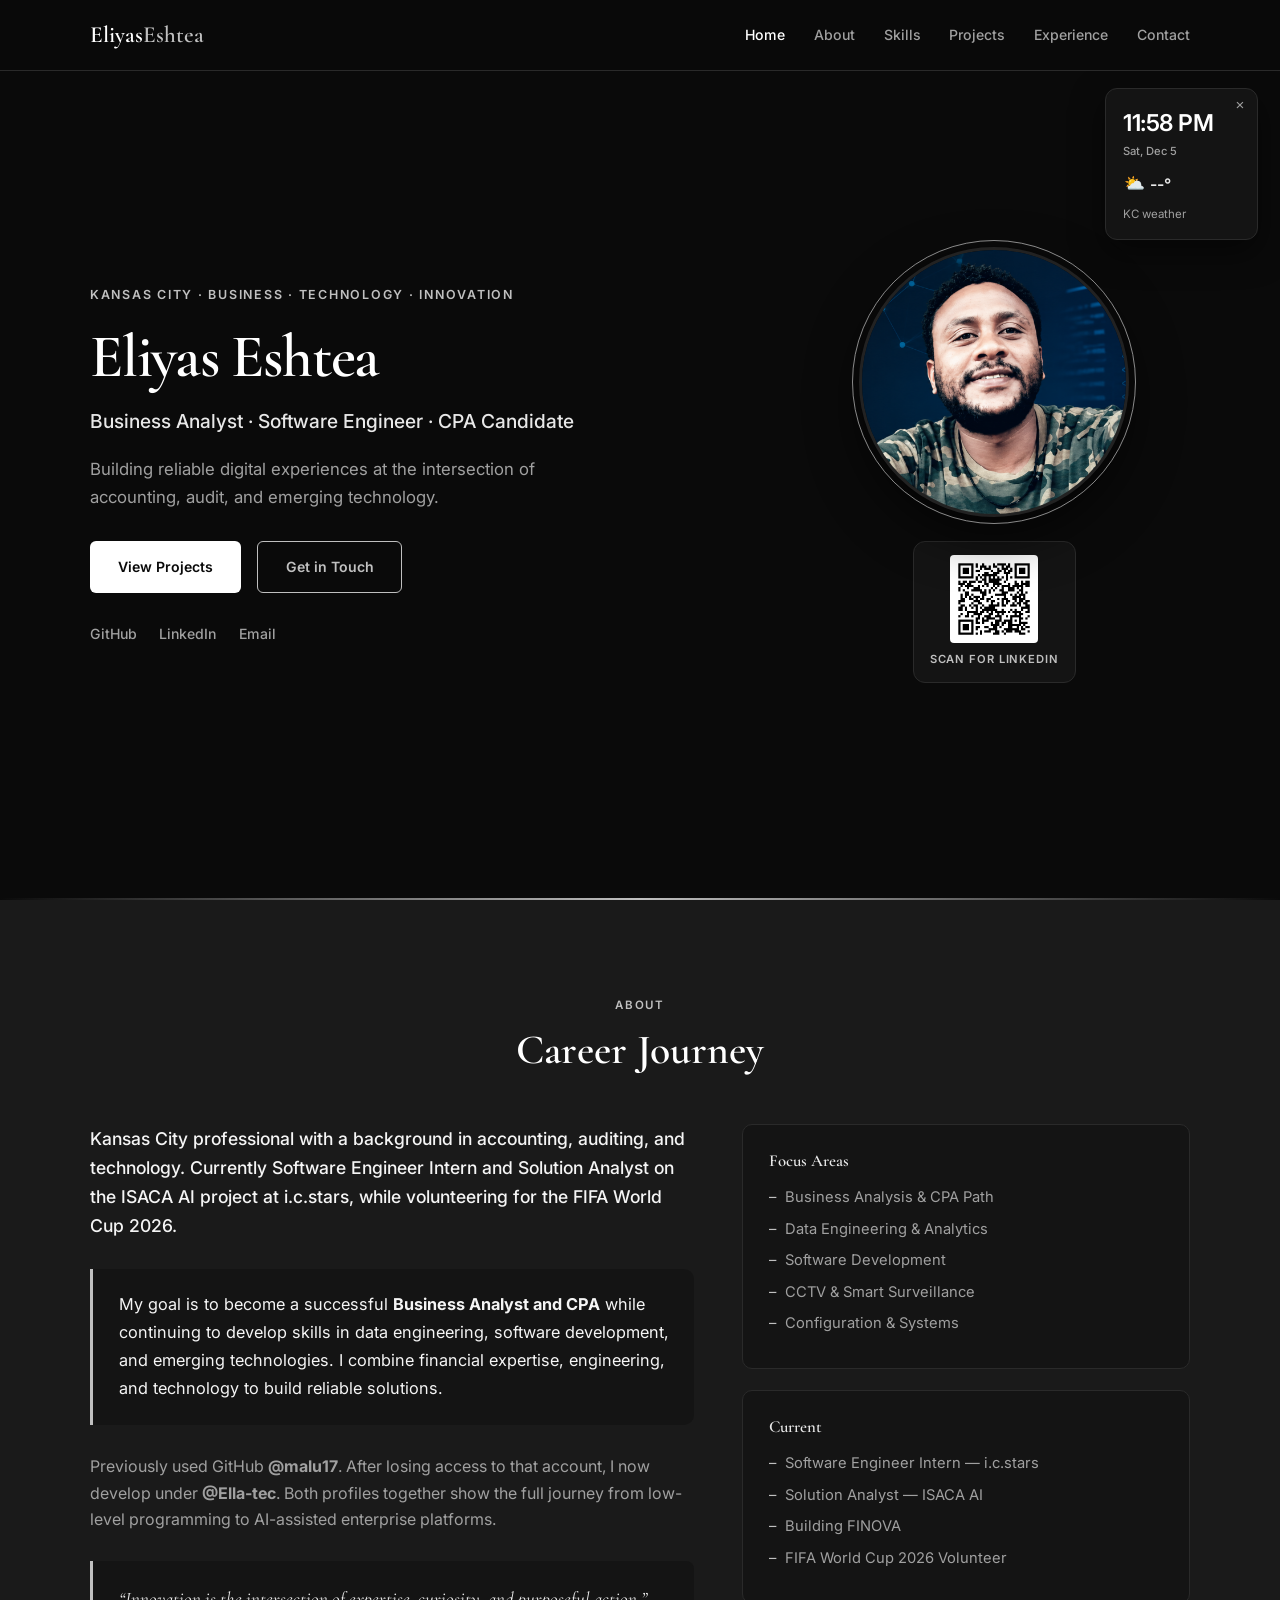
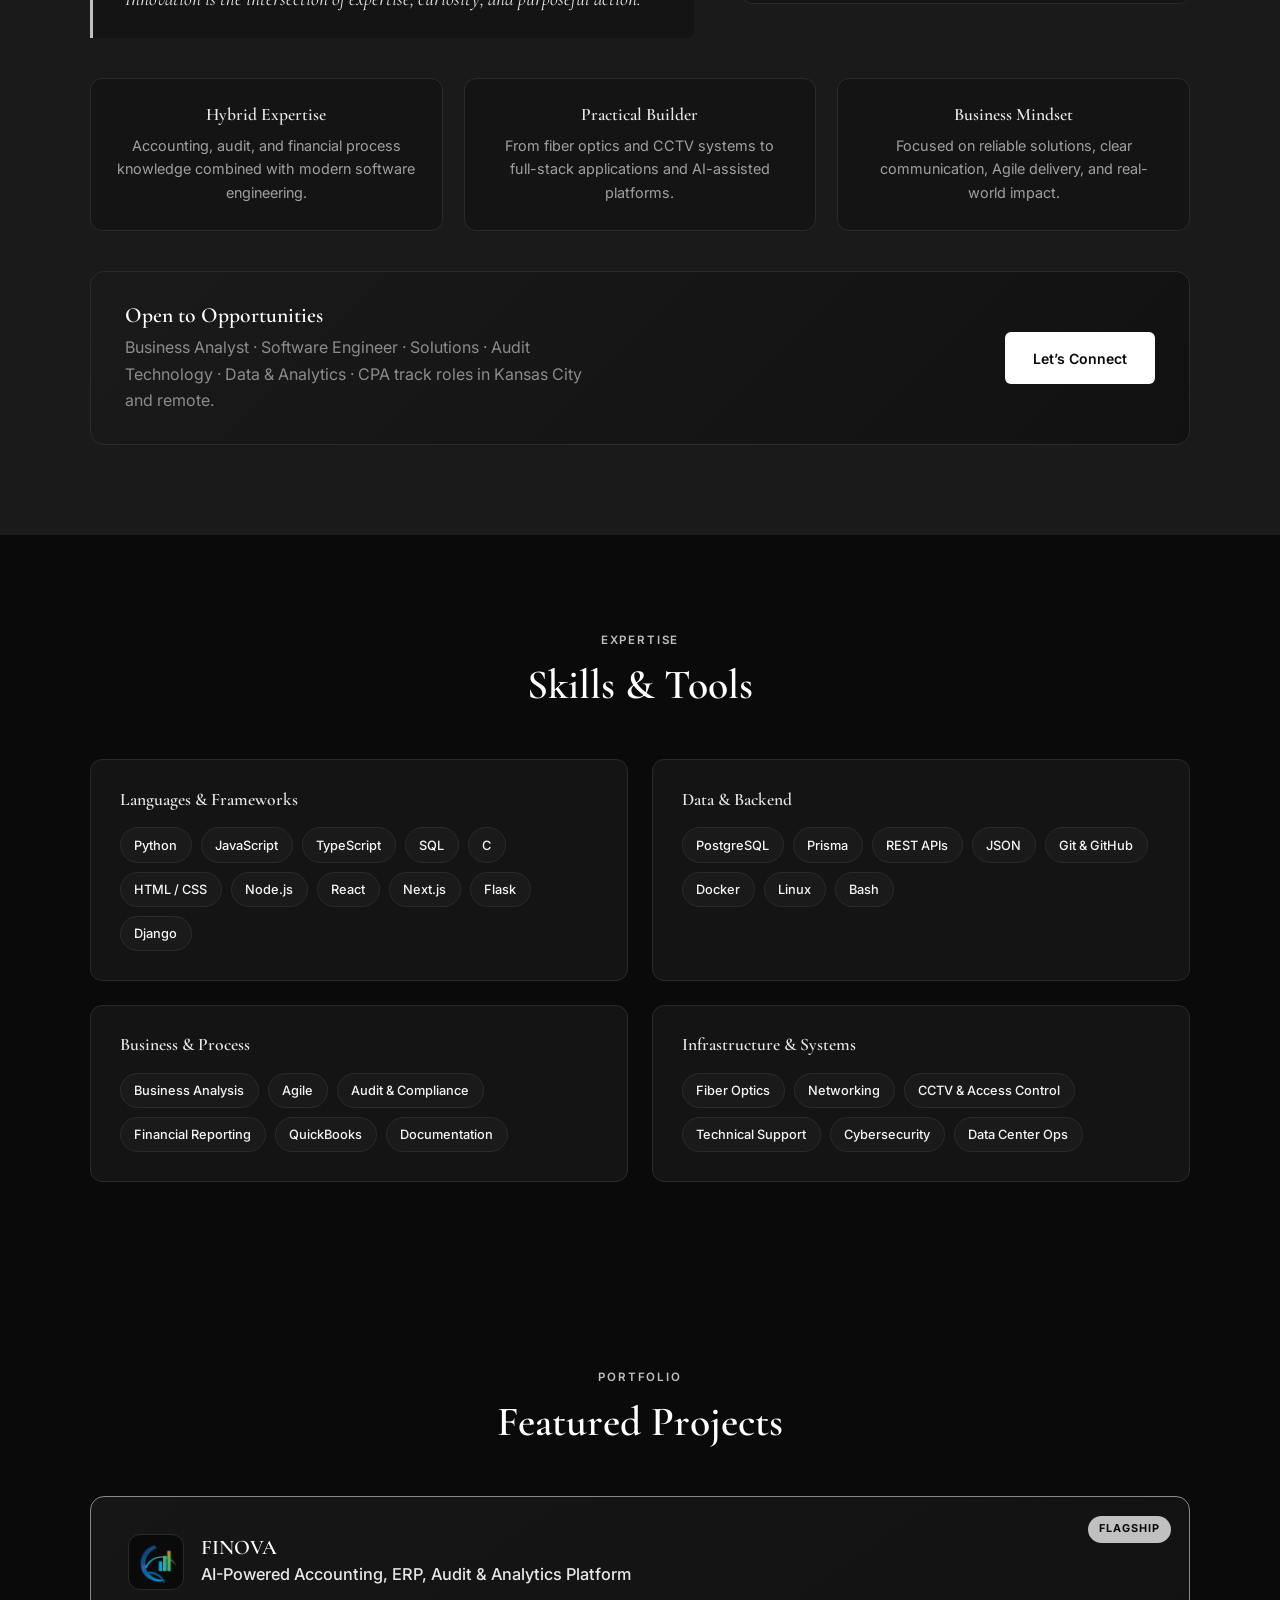
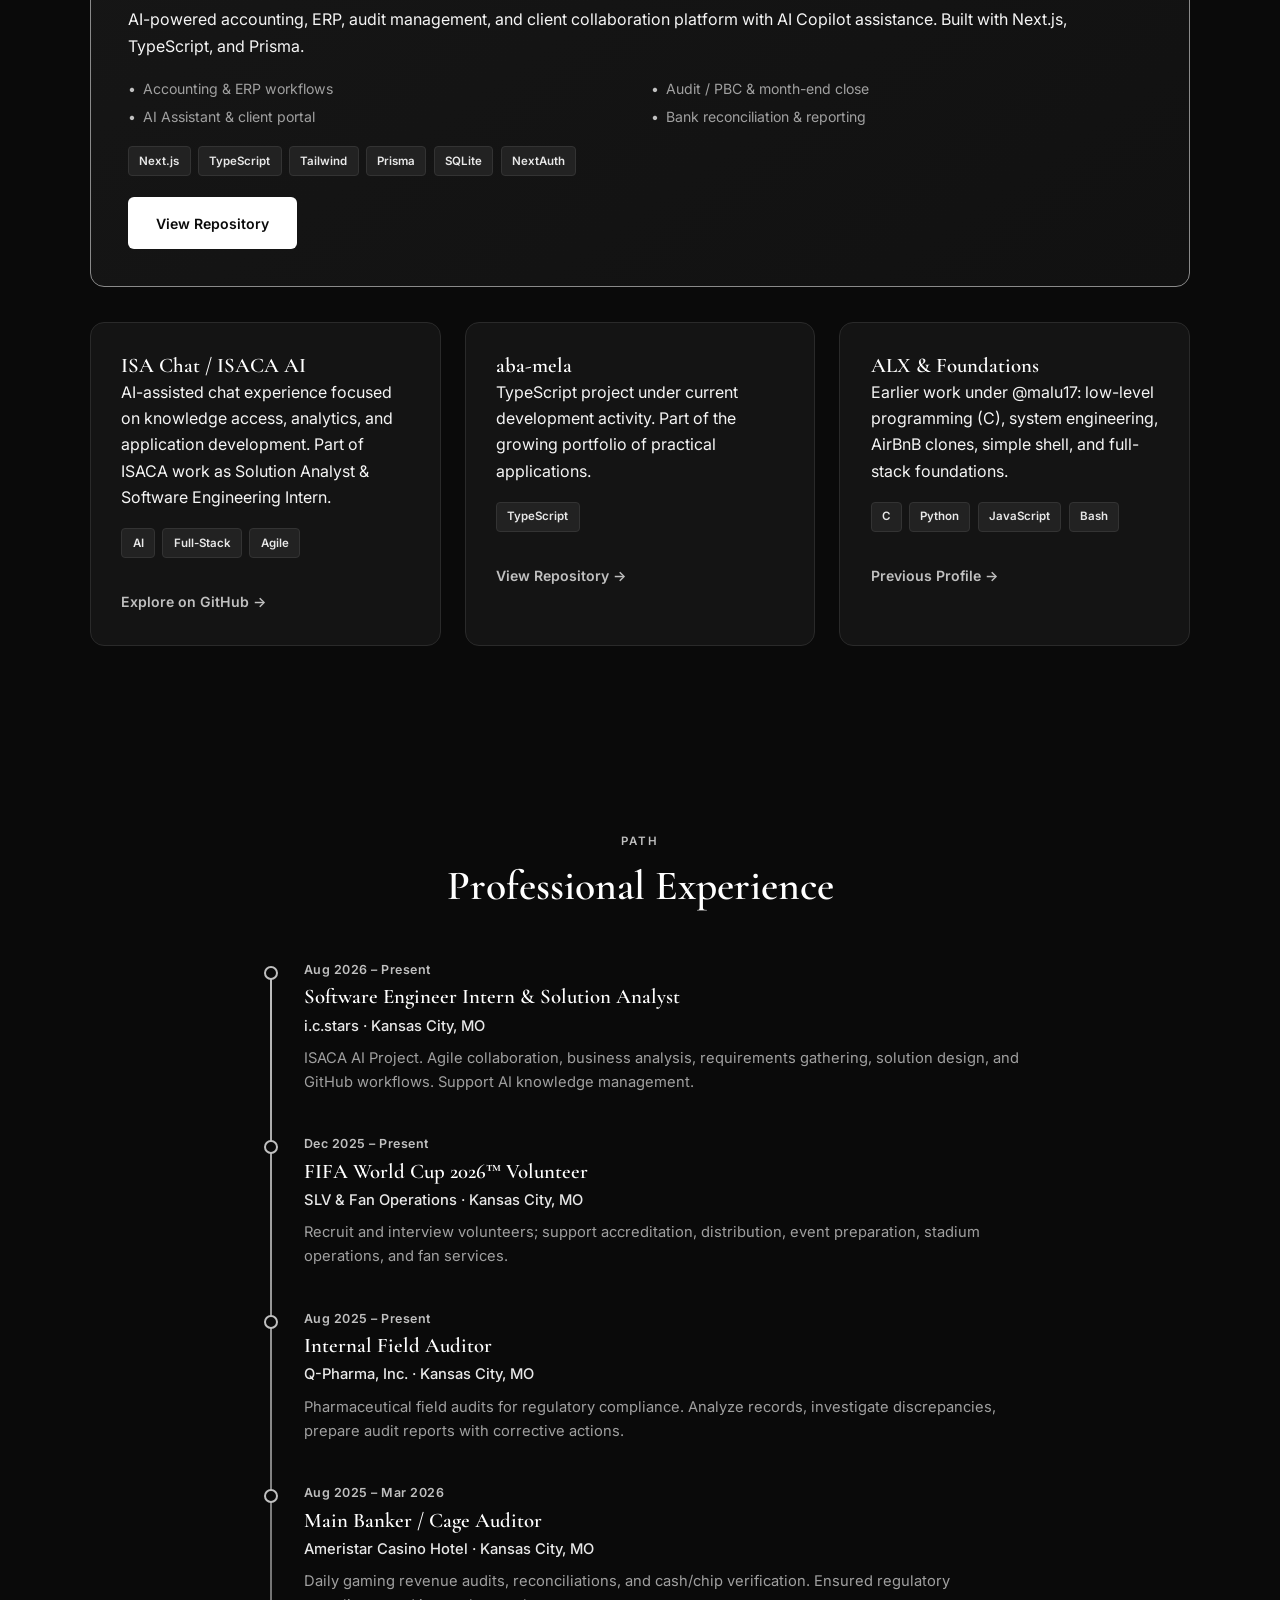
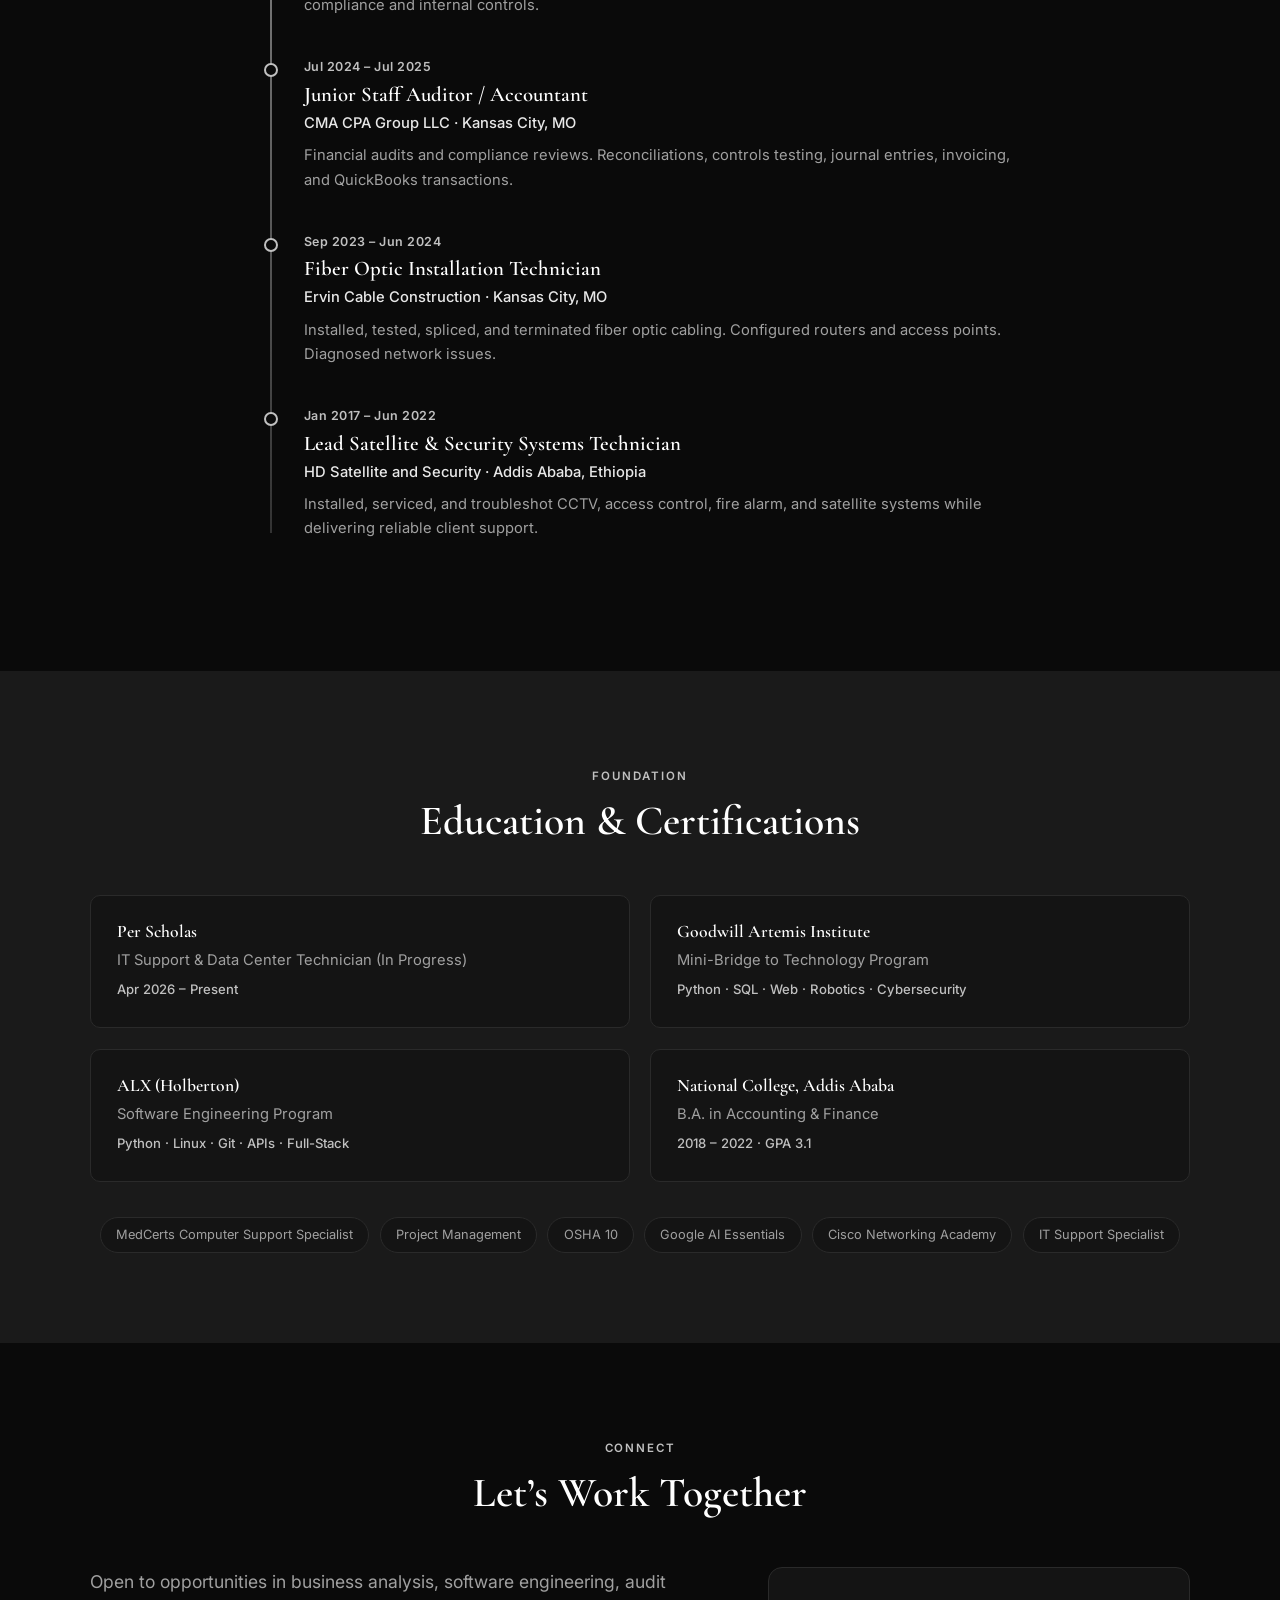
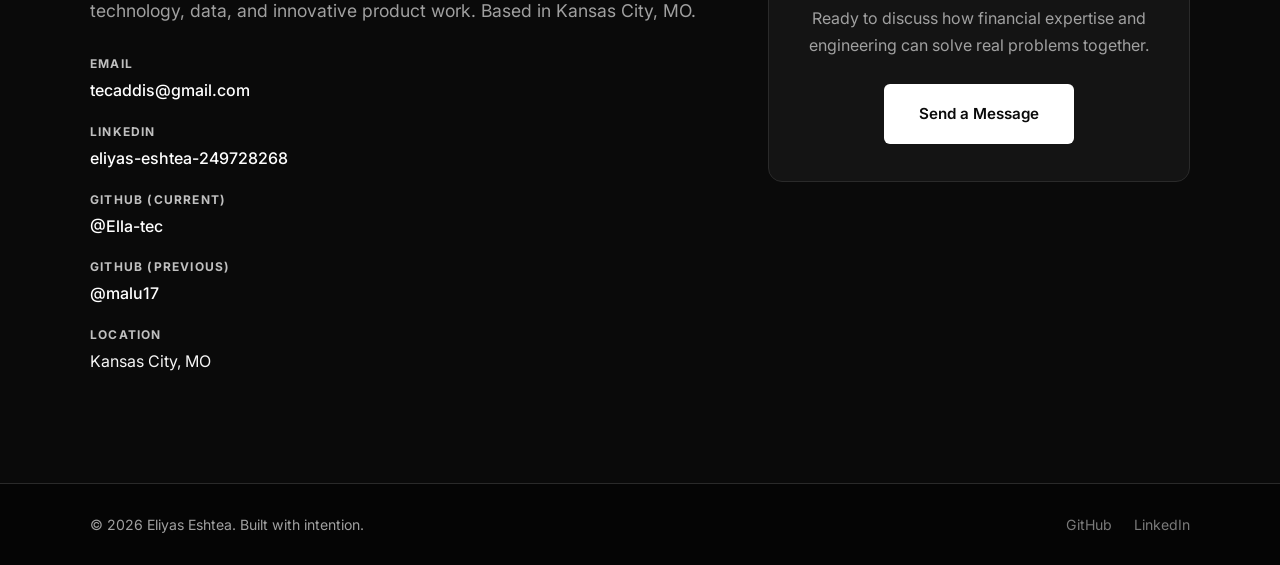
==== commit 45e24aa3: "Update project files" ====
--- a/index.html
+++ b/index.html
@@ -1,111 +1,853 @@
-<!doctype html>
+<!DOCTYPE html>
 <html lang="en">
 <head>
-  <meta charset="utf-8">
-  <meta name="viewport" content="width=device-width, initial-scale=1">
-  <meta name="theme-color" content="#263e36">
-  <meta name="description" content="Eliyas Eshtea — software developer and technology professional building useful digital experiences.">
-  <meta property="og:title" content="Eliyas Eshtea | Portfolio">
-  <meta property="og:description" content="Business · Technology · Innovation">
-  <meta property="og:type" content="website">
-  <title>Eliyas Eshtea — Portfolio</title>
-  <link rel="icon" type="image/svg+xml" href="assets/images/favicon.svg">
-  <link rel="preconnect" href="https://fonts.googleapis.com">
-  <link rel="preconnect" href="https://fonts.gstatic.com" crossorigin>
-  <link href="https://fonts.googleapis.com/css2?family=DM+Sans:wght@400;500;600;700&family=Playfair+Display:wght@500;600;700&display=swap" rel="stylesheet">
-  <link rel="stylesheet" href="assets/css/styles.css">
-  <script defer src="assets/js/main.js"></script>
+  <meta charset="UTF-8" />
+  <meta name="viewport" content="width=device-width, initial-scale=1.0" />
+  <meta name="description" content="Eliyas Eshtea — Business Analyst, Software Engineer, CPA Candidate. Building FINOVA and reliable solutions at the intersection of finance and technology." />
+  <title>Eliyas Eshtea | Business Analyst · Software Engineer · CPA Candidate</title>
+  <link rel="preconnect" href="https://fonts.googleapis.com" />
+  <link rel="preconnect" href="https://fonts.gstatic.com" crossorigin />
+  <link href="https://fonts.googleapis.com/css2?family=Cormorant+Garamond:ital,wght@0,400;0,500;0,600;0,700;1,400&family=Inter:wght@300;400;500;600;700&display=swap" rel="stylesheet" />
+  <style>
+:root {
+  --bg: #0A0A0A;
+  --bg-elevated: #141414;
+  --bg-soft: #1A1A1A;
+  --text: #F5F5F5;
+  --text-muted: #A0A0A0;
+  --silver: #C0C0C0;
+  --silver-bright: #E8E8E8;
+  --silver-dark: #8A8A8A;
+  --white: #FFFFFF;
+  --border: #2A2A2A;
+  --shadow: rgba(0,0,0,0.5);
+  --accent: #C0C0C0;
+}
+
+*, *::before, *::after { box-sizing: border-box; margin: 0; padding: 0; }
+html { scroll-behavior: smooth; font-size: 16px; }
+body {
+  font-family: 'Inter', system-ui, -apple-system, sans-serif;
+  background: var(--bg);
+  color: var(--text);
+  line-height: 1.65;
+  -webkit-font-smoothing: antialiased;
+}
+img { max-width: 100%; display: block; }
+a { color: inherit; text-decoration: none; }
+ul { list-style: none; }
+.container { width: min(1100px, 92%); margin-inline: auto; }
+
+h1, h2, h3 {
+  font-family: 'Cormorant Garamond', Georgia, serif;
+  font-weight: 600;
+  line-height: 1.2;
+  color: var(--white);
+}
+h1 { font-size: clamp(2.6rem, 5.5vw, 3.8rem); letter-spacing: -0.02em; }
+h2 { font-size: clamp(1.9rem, 3.5vw, 2.6rem); }
+h3 { font-size: 1.3rem; }
+
+.lead { font-size: 1.1rem; color: var(--text-muted); max-width: 58ch; }
+
+/* Header */
+.site-header {
+  position: fixed; top: 0; left: 0; right: 0; z-index: 100;
+  background: rgba(10,10,10,0.92);
+  backdrop-filter: blur(14px);
+  border-bottom: 1px solid var(--border);
+}
+.header-inner {
+  display: flex; align-items: center; justify-content: space-between; height: 70px;
+}
+.logo {
+  font-family: 'Cormorant Garamond', serif;
+  font-size: 1.45rem; font-weight: 600; color: var(--white);
+}
+.logo span { color: var(--silver); }
+.nav { display: flex; gap: 1.8rem; }
+.nav a {
+  font-size: 0.88rem; font-weight: 500; color: var(--text-muted);
+  transition: color 0.2s; position: relative;
+}
+.nav a:hover, .nav a.active { color: var(--white); }
+.nav a::after {
+  content: ''; position: absolute; left: 0; bottom: -4px;
+  width: 0; height: 1px; background: var(--silver); transition: width 0.25s;
+}
+.nav a:hover::after { width: 100%; }
+.menu-toggle {
+  display: none; flex-direction: column; gap: 5px;
+  background: none; border: none; cursor: pointer; padding: 4px;
+}
+.menu-toggle span {
+  display: block; width: 22px; height: 2px; background: var(--silver);
+}
+
+/* Hero */
+.hero {
+  min-height: 100vh; display: flex; align-items: center;
+  padding: 110px 0 80px; position: relative; overflow: hidden;
+}
+.hero-content {
+  display: grid; grid-template-columns: 1.25fr 0.75fr;
+  gap: 3.5rem; align-items: center;
+}
+.eyebrow {
+  font-size: 0.78rem; font-weight: 600; letter-spacing: 0.14em;
+  text-transform: uppercase; color: var(--silver); margin-bottom: 1rem;
+}
+.subtitle {
+  font-size: 1.2rem; font-weight: 500; color: var(--silver-bright);
+  margin: 0.7rem 0 1.2rem;
+}
+.tagline {
+  font-size: 1.05rem; color: var(--text-muted); max-width: 42ch; margin-bottom: 1.8rem;
+}
+.hero-actions { display: flex; gap: 1rem; flex-wrap: wrap; margin-bottom: 1.8rem; }
+.hero-links { display: flex; gap: 1.4rem; font-size: 0.88rem; font-weight: 500; }
+.hero-links a { color: var(--text-muted); transition: color 0.2s; }
+.hero-links a:hover { color: var(--silver); }
+
+.hero-visual { display: flex; flex-direction: column; align-items: center; gap: 1.5rem; }
+.portrait-frame { position: relative; width: 270px; height: 270px; }
+.portrait-ring {
+  position: absolute; inset: -7px;
+  border: 1.5px solid var(--silver); border-radius: 50%; opacity: 0.7;
+  pointer-events: none;
+}
+.portrait-img {
+  width: 100%; height: 100%; object-fit: cover; object-position: center top;
+  border-radius: 50%; border: 3px solid #222;
+  box-shadow: 0 20px 50px rgba(0,0,0,0.6);
+}
+.qr-block {
+  display: flex; flex-direction: column; align-items: center; gap: 0.45rem;
+  padding: 0.8rem 1rem; background: var(--bg-elevated);
+  border: 1px solid var(--border); border-radius: 12px;
+}
+.qr-img { width: 88px; height: 88px; border-radius: 4px; background: #fff; padding: 4px; }
+.qr-label {
+  font-size: 0.7rem; font-weight: 600; letter-spacing: 0.08em;
+  text-transform: uppercase; color: var(--silver);
+}
+
+.hero-accent {
+  position: absolute; bottom: 0; left: 0; right: 0; height: 2px;
+  background: linear-gradient(90deg, transparent, var(--silver), transparent);
+}
+
+/* Buttons */
+.btn {
+  display: inline-flex; align-items: center; justify-content: center;
+  padding: 0.85rem 1.7rem; font-size: 0.88rem; font-weight: 600;
+  border-radius: 6px; transition: all 0.25s; cursor: pointer; border: 1.5px solid transparent;
+}
+.btn-primary {
+  background: var(--white); color: #0A0A0A;
+}
+.btn-primary:hover {
+  background: var(--silver-bright); transform: translateY(-2px);
+  box-shadow: 0 8px 24px rgba(255,255,255,0.12);
+}
+.btn-outline {
+  background: transparent; border-color: var(--silver); color: var(--silver);
+}
+.btn-outline:hover {
+  background: var(--silver); color: #0A0A0A;
+}
+.btn-large { padding: 1.05rem 2.1rem; font-size: 0.95rem; }
+
+/* Sections */
+.section { padding: 90px 0; }
+.section-header { margin-bottom: 3rem; text-align: center; }
+.section-label {
+  display: inline-block; font-size: 0.72rem; font-weight: 600;
+  letter-spacing: 0.16em; text-transform: uppercase; color: var(--silver); margin-bottom: 0.7rem;
+}
+
+/* About */
+.about { background: var(--bg-soft); }
+.about-grid {
+  display: grid; grid-template-columns: 1.35fr 1fr; gap: 3rem; align-items: start;
+}
+.about-content p { margin-bottom: 1.15rem; color: var(--text-muted); }
+.about-content .lead { color: var(--text); font-weight: 500; }
+.goal-box {
+  background: var(--bg-elevated); border-left: 3px solid var(--silver);
+  padding: 1.4rem 1.6rem; border-radius: 0 10px 10px 0;
+  margin: 1.8rem 0; font-size: 1.02rem; color: var(--text); line-height: 1.7;
+}
+blockquote {
+  margin-top: 1.8rem; padding: 1.4rem 1.6rem;
+  border-left: 3px solid var(--silver); background: var(--bg-elevated);
+  font-family: 'Cormorant Garamond', serif; font-size: 1.2rem;
+  font-style: italic; color: var(--silver-bright); border-radius: 0 8px 8px 0;
+}
+.about-highlights { display: flex; flex-direction: column; gap: 1.3rem; }
+.highlight-card {
+  background: var(--bg-elevated); padding: 1.6rem; border-radius: 10px;
+  border: 1px solid var(--border);
+}
+.highlight-card h3 { font-size: 1.05rem; margin-bottom: 0.9rem; color: var(--silver-bright); }
+.highlight-card ul li {
+  position: relative; padding-left: 1rem; margin-bottom: 0.45rem;
+  font-size: 0.92rem; color: var(--text-muted);
+}
+.highlight-card ul li::before { content: '–'; position: absolute; left: 0; color: var(--silver); }
+
+.value-props {
+  display: grid; grid-template-columns: repeat(3, 1fr); gap: 1.3rem; margin-top: 2.5rem;
+}
+.value-card {
+  background: var(--bg-elevated); border: 1px solid var(--border);
+  border-radius: 12px; padding: 1.6rem; text-align: center;
+}
+.value-card h3 { font-size: 1.1rem; margin-bottom: 0.5rem; color: var(--silver-bright); }
+.value-card p { font-size: 0.9rem; color: var(--text-muted); }
+
+.open-to {
+  background: linear-gradient(135deg, #1A1A1A, #111);
+  border: 1px solid var(--border); border-radius: 14px;
+  padding: 1.9rem 2.1rem; margin-top: 2.5rem;
+  display: flex; justify-content: space-between; align-items: center; gap: 2rem; flex-wrap: wrap;
+}
+.open-to h3 { color: var(--white); font-size: 1.35rem; margin-bottom: 0.35rem; }
+.open-to p { opacity: 0.85; max-width: 48ch; color: var(--text-muted); }
+.open-to .btn { background: var(--white); color: #0A0A0A; }
+
+/* Skills */
+.skills-grid { display: grid; grid-template-columns: repeat(2, 1fr); gap: 1.5rem; }
+.skill-group {
+  background: var(--bg-elevated); padding: 1.8rem; border-radius: 12px;
+  border: 1px solid var(--border);
+}
+.skill-group h3 { font-size: 1.1rem; margin-bottom: 1.1rem; color: var(--silver-bright); }
+.skill-tags { display: flex; flex-wrap: wrap; gap: 0.55rem; }
+.skill-tags span {
+  display: inline-block; padding: 0.38rem 0.85rem; font-size: 0.8rem; font-weight: 500;
+  background: var(--bg-soft); color: var(--text); border-radius: 100px;
+  border: 1px solid var(--border); transition: border-color 0.2s;
+}
+.skill-tags span:hover { border-color: var(--silver); }
+
+/* Projects */
+.project-card {
+  background: var(--bg-elevated); border: 1px solid var(--border);
+  border-radius: 14px; padding: 1.9rem; position: relative;
+  transition: transform 0.25s, box-shadow 0.25s;
+}
+.project-card:hover { transform: translateY(-3px); box-shadow: 0 12px 32px var(--shadow); }
+.project-card.featured {
+  padding: 2.3rem; margin-bottom: 2.2rem;
+  border-color: var(--silver-dark);
+  background: linear-gradient(145deg, #161616 0%, #111 100%);
+}
+.project-badge {
+  position: absolute; top: 1.15rem; right: 1.15rem;
+  font-size: 0.68rem; font-weight: 700; letter-spacing: 0.08em;
+  text-transform: uppercase; background: var(--silver); color: #0A0A0A;
+  padding: 0.28rem 0.7rem; border-radius: 100px;
+}
+.finova-header {
+  display: flex; align-items: center; gap: 1.1rem; margin-bottom: 1rem;
+}
+.finova-logo {
+  width: 56px; height: 56px; border-radius: 12px;
+  background: #0A0A0A; padding: 6px; border: 1px solid var(--border);
+}
+.project-tagline {
+  font-size: 1.02rem; font-weight: 500; color: var(--silver-bright); margin: 0.4rem 0 1rem;
+}
+.project-features {
+  margin: 1.1rem 0; display: grid; grid-template-columns: 1fr 1fr; gap: 0.35rem 1.4rem;
+}
+.project-features li {
+  font-size: 0.88rem; color: var(--text-muted); position: relative; padding-left: 0.95rem;
+}
+.project-features li::before { content: '•'; position: absolute; left: 0; color: var(--silver); }
+.project-stack { display: flex; flex-wrap: wrap; gap: 0.45rem; margin: 1.1rem 0; }
+.project-stack span {
+  font-size: 0.72rem; font-weight: 600; padding: 0.28rem 0.65rem;
+  background: #222; color: var(--silver-bright); border-radius: 4px; border: 1px solid #333;
+}
+.projects-grid { display: grid; grid-template-columns: repeat(3, 1fr); gap: 1.5rem; }
+.project-link {
+  display: inline-block; margin-top: 0.9rem; font-size: 0.88rem; font-weight: 600; color: var(--silver);
+}
+.project-link:hover { color: var(--white); }
+
+/* Experience */
+.timeline { position: relative; max-width: 760px; margin: 0 auto; }
+.timeline::before {
+  content: ''; position: absolute; left: 10px; top: 8px; bottom: 8px;
+  width: 1.5px; background: linear-gradient(to bottom, var(--silver), #333);
+}
+.timeline-item { position: relative; padding-left: 44px; margin-bottom: 2.5rem; }
+.timeline-marker {
+  position: absolute; left: 4px; top: 6px; width: 14px; height: 14px;
+  border-radius: 50%; background: var(--bg); border: 2px solid var(--silver); z-index: 1;
+}
+.timeline-date {
+  display: block; font-size: 0.78rem; font-weight: 600; color: var(--silver);
+  letter-spacing: 0.04em; margin-bottom: 0.3rem;
+}
+.timeline-org { font-size: 0.92rem; font-weight: 500; color: var(--silver-bright); margin: 0.2rem 0 0.5rem; }
+.timeline-content p:last-child { color: var(--text-muted); font-size: 0.92rem; }
+
+/* Education */
+.education { background: var(--bg-soft); }
+.edu-grid { display: grid; grid-template-columns: repeat(2, 1fr); gap: 1.3rem; margin-bottom: 2.2rem; }
+.edu-card {
+  background: var(--bg-elevated); padding: 1.6rem; border-radius: 10px; border: 1px solid var(--border);
+}
+.edu-card h3 { font-size: 1.1rem; margin-bottom: 0.35rem; }
+.edu-card p { color: var(--text-muted); font-size: 0.92rem; }
+.edu-meta { margin-top: 0.45rem !important; font-size: 0.82rem !important; color: var(--silver) !important; font-weight: 500; }
+.certs-grid { display: flex; flex-wrap: wrap; gap: 0.65rem; justify-content: center; }
+.certs-grid span {
+  font-size: 0.8rem; padding: 0.42rem 0.95rem; background: var(--bg-elevated);
+  border: 1px solid var(--border); border-radius: 100px; color: var(--text-muted);
+}
+
+/* Contact */
+.contact-grid { display: grid; grid-template-columns: 1.2fr 0.8fr; gap: 2.8rem; align-items: start; }
+.contact-list { margin-top: 1.8rem; }
+.contact-list li { margin-bottom: 1.15rem; }
+.contact-list strong {
+  display: block; font-size: 0.75rem; text-transform: uppercase;
+  letter-spacing: 0.1em; color: var(--silver); margin-bottom: 0.2rem;
+}
+.contact-list a { color: var(--white); font-weight: 500; transition: color 0.2s; }
+.contact-list a:hover { color: var(--silver); }
+.contact-cta {
+  background: var(--bg-elevated); border: 1px solid var(--border);
+  color: var(--text); padding: 2.3rem; border-radius: 14px; text-align: center;
+}
+.contact-cta p { margin-bottom: 1.6rem; color: var(--text-muted); }
+.contact-cta .btn-primary { background: var(--white); color: #0A0A0A; }
+.contact-cta .btn-primary:hover { background: var(--silver-bright); }
+
+/* Footer */
+.site-footer {
+  background: #050505; color: var(--text-muted); padding: 1.8rem 0;
+  border-top: 1px solid var(--border);
+}
+.footer-inner {
+  display: flex; justify-content: space-between; align-items: center; font-size: 0.88rem;
+}
+.footer-links { display: flex; gap: 1.4rem; }
+.footer-links a { opacity: 0.75; transition: opacity 0.2s, color 0.2s; }
+.footer-links a:hover { opacity: 1; color: var(--silver); }
+
+/* Weather widget */
+.weather-widget {
+  position: fixed; top: 88px; right: 22px; z-index: 90;
+  min-width: 140px; padding: 0.95rem 1.1rem;
+  background: var(--bg-elevated); border: 1px solid var(--border);
+  border-radius: 12px; box-shadow: 0 12px 32px var(--shadow);
+  transition: opacity 0.3s, transform 0.3s;
+}
+.weather-widget.collapsed { opacity: 0; transform: translateY(-10px) scale(0.95); pointer-events: none; }
+.widget-time { font-size: 1.45rem; font-weight: 600; color: var(--white); letter-spacing: -0.02em; }
+.widget-date { font-size: 0.7rem; color: var(--text-muted); margin-bottom: 0.55rem; font-weight: 500; }
+.widget-weather { display: flex; align-items: center; gap: 0.35rem; flex-wrap: wrap; }
+.weather-icon { font-size: 1.05rem; }
+.weather-temp { font-size: 1rem; font-weight: 600; color: var(--silver-bright); }
+.weather-desc { font-size: 0.72rem; color: var(--text-muted); width: 100%; margin-top: 0.1rem; }
+.widget-toggle {
+  position: absolute; top: 5px; right: 7px; width: 20px; height: 20px;
+  border: none; background: transparent; color: var(--text-muted);
+  font-size: 0.95rem; cursor: pointer; border-radius: 50%;
+}
+.widget-toggle:hover { color: var(--white); }
+.weather-reopen {
+  position: fixed; top: 88px; right: 22px; z-index: 89;
+  width: 42px; height: 42px; border-radius: 50%;
+  border: 1px solid var(--border); background: var(--bg-elevated);
+  box-shadow: 0 8px 20px var(--shadow); cursor: pointer;
+  display: none; align-items: center; justify-content: center;
+  font-size: 1.05rem; color: var(--silver);
+}
+.weather-reopen.visible { display: flex; }
+.weather-reopen:hover { transform: scale(1.07); }
+
+/* Responsive */
+@media (max-width: 900px) {
+  .hero-content, .about-grid, .contact-grid { grid-template-columns: 1fr; }
+  .hero-visual { order: -1; }
+  .portrait-frame { width: 210px; height: 210px; }
+  .skills-grid, .projects-grid, .edu-grid, .value-props { grid-template-columns: 1fr; }
+  .project-features { grid-template-columns: 1fr; }
+  .nav {
+    display: none; position: absolute; top: 70px; left: 0; right: 0;
+    background: var(--bg-elevated); flex-direction: column; padding: 1.3rem;
+    gap: 0.9rem; border-bottom: 1px solid var(--border);
+  }
+  .nav.open { display: flex; }
+  .menu-toggle { display: flex; }
+  .weather-widget, .weather-reopen { top: auto; bottom: 18px; right: 14px; }
+  .open-to { flex-direction: column; text-align: center; }
+}
+@media (max-width: 600px) {
+  .section { padding: 65px 0; }
+  .hero { padding: 95px 0 55px; }
+  .hero-actions { flex-direction: column; }
+  .btn { width: 100%; }
+}
+</style>
 </head>
 <body>
-  <div class="site-shell">
-    <header class="site-header">
-      <a class="brand" href="#home" aria-label="Eliyas Eshtea home"><span class="brand-mark">E</span><span>ELIYAS ESHTEA<span class="brand-dot">.</span></span></a>
-      <button class="menu-toggle" aria-label="Open navigation" aria-expanded="false"><span></span><span></span></button>
-      <nav class="main-nav" aria-label="Main navigation">
-        <a href="#about">About</a><a href="#expertise">Expertise</a><a href="#projects">Projects</a><a href="#journey">Journey</a><a class="nav-contact" href="#contact">Let's connect <span>↗</span></a>
+  <header class="site-header">
+    <div class="container header-inner">
+      <a href="#home" class="logo">Eliyas<span>Eshtea</span></a>
+      <nav class="nav" id="mainNav">
+        <a href="#home">Home</a>
+        <a href="#about">About</a>
+        <a href="#skills">Skills</a>
+        <a href="#projects">Projects</a>
+        <a href="#experience">Experience</a>
+        <a href="#contact">Contact</a>
       </nav>
-    </header>
-
-    <main>
-      <section class="hero section-wrap" id="home">
-        <div class="hero-copy reveal">
-          <p class="eyebrow"><span class="eyebrow-line"></span> BUSINESS · TECHNOLOGY · INNOVATION</p>
-          <h1>Turning thoughtful ideas into <em>useful technology.</em></h1>
-          <p class="hero-lede">I’m Eliyas Eshtea — a developer and technology professional interested in building practical digital experiences, solving complex problems, and connecting technology with real-world needs.</p>
-          <div class="hero-actions"><a class="button button-dark" href="#projects">Explore my work <span>↗</span></a><a class="text-link" href="#about">Get to know me <span>↓</span></a></div>
-          <div class="hero-note"><span class="note-dot"></span> Based in the Kansas City area · Open to learning and collaboration</div>
-        </div>
-        <div class="hero-art reveal" aria-label="Abstract architectural portfolio artwork">
-          <div class="art-orbit orbit-one"></div><div class="art-orbit orbit-two"></div>
-          <div class="art-panel"><span class="art-index">01 / THE PRACTICE</span><div class="art-monogram">E<span>.</span></div><span class="art-caption">Curiosity into capability.</span></div>
-          <div class="art-stamp">BUILD<br>WITH<br>PURPOSE</div>
-          <div class="art-bottom"><span>DESIGN</span><span>ENGINEER</span><span>IMPROVE</span></div>
-        </div>
-        <div class="hero-scroll"><span></span> SCROLL TO EXPLORE</div>
-      </section>
-
-      <section class="intro-strip"><p>Curious by nature. Practical by design. Always building forward.</p><span>✳</span></section>
-
-      <section class="section section-wrap about-section" id="about">
-        <div class="section-kicker reveal"><span>01</span><span>THE PERSON BEHIND THE WORK</span></div>
-        <div class="about-grid">
-          <div class="section-heading reveal"><p class="eyebrow">A LITTLE ABOUT ME</p><h2>Technology is most powerful when it <em>serves people.</em></h2></div>
-          <div class="about-copy reveal"><p class="large-copy">I enjoy understanding how things work, finding the real problem, and shaping a solution that is clear, useful, and dependable.</p><p>My learning journey spans full-stack development, databases, cloud and systems technologies, alongside an interest in business processes and practical problem-solving. I value steady improvement, thoughtful teamwork, and building things that make a difference.</p><p>This portfolio brings together my current projects and the technical foundations developed through earlier learning and hands-on practice.</p><a class="inline-link" href="https://github.com/Ella-tec" target="_blank" rel="noreferrer">Explore my GitHub profile <span>↗</span></a></div>
-        </div>
-      </section>
-
-      <section class="section expertise-section" id="expertise">
-        <div class="section-wrap">
-          <div class="section-kicker reveal"><span>02</span><span>WHAT I BRING TO THE TABLE</span></div>
-          <div class="section-heading reveal"><p class="eyebrow">SKILLS & INTERESTS</p><h2>A growing toolkit for <em>real-world work.</em></h2><p class="heading-support">A selection of technologies and disciplines from my current and earlier GitHub profiles.</p></div>
-          <div class="expertise-grid">
-            <article class="expertise-card reveal"><span class="card-number">01</span><div class="expertise-icon">⌘</div><h3>Full-Stack Development</h3><p>Building across the interface and application layers, with a focus on clear user experiences and maintainable code.</p><div class="tag-list"><span>Python</span><span>JavaScript</span><span>React</span><span>Node.js</span><span>Flask</span><span>Django</span><span>HTML / CSS</span></div></article>
-            <article class="expertise-card reveal"><span class="card-number">02</span><div class="expertise-icon">▤</div><h3>Data & Backend</h3><p>Working with structured data, application logic, APIs, and the foundations that help systems communicate.</p><div class="tag-list"><span>SQL</span><span>PostgreSQL</span><span>REST APIs</span><span>Databases</span><span>TypeScript</span></div></article>
-            <article class="expertise-card reveal"><span class="card-number">03</span><div class="expertise-icon">⌁</div><h3>Systems & Cloud</h3><p>Exploring infrastructure, development environments, automation, and dependable deployment workflows.</p><div class="tag-list"><span>Linux</span><span>Docker</span><span>Bash</span><span>Git</span><span>AWS</span><span>Azure</span></div></article>
-            <article class="expertise-card reveal"><span class="card-number">04</span><div class="expertise-icon">◎</div><h3>Problem Solving</h3><p>Breaking down ambiguous challenges, learning new tools, and approaching solutions with curiosity and care.</p><div class="tag-list"><span>C</span><span>Debugging</span><span>Collaboration</span><span>Systems thinking</span></div></article>
-          </div>
-        </div>
-      </section>
-
-      <section class="section section-wrap projects-section" id="projects">
-        <div class="section-kicker reveal"><span>03</span><span>SELECTED WORK</span></div>
-        <div class="projects-top"><div class="section-heading reveal"><p class="eyebrow">PROJECTS IN PROGRESS & PRACTICE</p><h2>Ideas taking <em>shape.</em></h2></div><p class="projects-intro reveal">A few examples of the problems I’m exploring through software. Project status is described honestly; concepts and demo workflows are not presented as production-ready services.</p></div>
-        <div class="project-list">
-          <article class="project-card project-featured reveal"><div class="project-visual visual-finova"><span class="visual-label">01 / FINANCIAL TECHNOLOGY</span><div class="visual-window"><div class="window-top"><i></i><i></i><i></i><span>FINOVA / WORKSPACE</span></div><div class="window-content"><div class="window-side"></div><div class="window-main"><span class="window-small">FINANCIAL OVERVIEW</span><div class="window-bars"><i></i><i></i><i></i><i></i><i></i><i></i><i></i></div><div class="window-lines"><i></i><i></i><i></i></div></div></div></div><span class="visual-corner">F.</span></div><div class="project-info"><div class="project-meta"><span>ACCOUNTING · AUDIT · AI</span><span>IN DEVELOPMENT</span></div><h3>FINOVA</h3><p>A finance and audit workflow platform concept bringing accounting operations, reporting, document management, and AI-assisted support into one experience.</p><div class="project-tech"><span>Next.js</span><span>TypeScript</span><span>Prisma</span><span>Tailwind CSS</span></div><a class="inline-link" href="https://github.com/Ella-tec/finova" target="_blank" rel="noreferrer">View repository <span>↗</span></a></div></article>
-          <article class="project-card reveal"><div class="project-visual visual-mela"><span class="visual-label">02 / LOCAL SERVICES</span><div class="map-art"><div class="map-road road-a"></div><div class="map-road road-b"></div><div class="map-road road-c"></div><div class="map-pin">✦</div><span class="map-place">KANSAS CITY</span></div><span class="visual-corner">M.</span></div><div class="project-info"><div class="project-meta"><span>COMMUNITY · SERVICES · MAPS</span><span>IN DEVELOPMENT</span></div><h3>Mela</h3><p>A local home-services platform concept focused on helping people discover services and connect with providers in the Kansas City area.</p><div class="project-tech"><span>React</span><span>TypeScript</span><span>ASP.NET Core</span><span>Leaflet</span></div><a class="inline-link" href="https://github.com/Ella-tec/aba-mela" target="_blank" rel="noreferrer">View repository <span>↗</span></a></div></article>
-          <article class="project-card reveal"><div class="project-visual visual-isa"><span class="visual-label">03 / TRUSTED INFORMATION</span><div class="isa-art"><div class="isa-ring ring-a"></div><div class="isa-ring ring-b"></div><div class="isa-core">ISA</div><span class="isa-node node-a"></span><span class="isa-node node-b"></span><span class="isa-node node-c"></span></div><span class="visual-corner">I.</span></div><div class="project-info"><div class="project-meta"><span>AI · KNOWLEDGE · GOVERNANCE</span><span>PROJECT WORK</span></div><h3>ISACA Trusted Resource</h3><p>An application project exploring an AI-assisted chat experience, trusted knowledge access, analytics, and governance-focused workflows.</p><div class="project-tech"><span>Blazor</span><span>C#</span><span>.NET</span><span>SQLite</span></div><a class="inline-link" href="https://github.com/Ella-tec/ISACA_TRU_Final_Complete" target="_blank" rel="noreferrer">View repository <span>↗</span></a></div></article>
-        </div>
-        <section class="finova-deep-dive reveal" aria-labelledby="finova-detail-title">
-          <div class="finova-detail-heading">
-            <div><p class="eyebrow">A CLOSER LOOK · PRODUCT VISION</p><h3 id="finova-detail-title">One connected workspace for <em>finance, controls, and clarity.</em></h3></div>
-            <p>FINOVA is being shaped around the day-to-day work of accounting teams: collecting evidence, reviewing balances, managing close activities, preparing reports, and keeping clients and reviewers connected.</p>
-          </div>
-          <div class="finova-module-grid">
-            <article class="finova-module"><span>01 / DOCUMENT INTELLIGENCE</span><h4>Documents & Sample Library</h4><p>Organize accounting and audit files, use a curated library of 40+ sample resources, and explore OCR / AI-assisted document analysis. A File Sanitizer is designed as a security checkpoint before documents reach AI processing.</p><small>DOCUMENT CONTROL · OCR / AI CONCEPT · PRE-PROCESSING SECURITY</small></article>
-            <article class="finova-module"><span>02 / RECONCILIATION</span><h4>Bank Reconciliation</h4><p>Bring bank statement activity and accounting records into a review workflow, with AI-assisted matching intended to help identify likely matches and items that need human attention.</p><small>TRANSACTION REVIEW · MATCHING SUPPORT · EXCEPTIONS</small></article>
-            <article class="finova-module"><span>03 / REPORTING & CLOSE</span><h4>Financial Statements & Month-End</h4><p>Connect trial-balance information to financial statement preparation and organize period-end work with a close checklist, so teams can see what is prepared, outstanding, and ready for review.</p><small>TRIAL BALANCE · STATEMENTS · CLOSE CHECKLIST</small></article>
-            <article class="finova-module"><span>04 / AUDIT & CLIENT COLLABORATION</span><h4>Audit, PBC & Client Portal</h4><p>Structure audit requests, supporting documents, and workpaper activity while giving clients a dedicated portal experience for participating in the information-gathering process.</p><small>PBC REQUESTS · WORKPAPERS · CLIENT ACCESS</small></article>
-            <article class="finova-module"><span>05 / MULTI-ENTITY</span><h4>Entities & Consolidation</h4><p>Support a multi-entity operating model, with a consolidation workspace intended to bring entity-level financial information together, including planned non-controlling-interest handling.</p><small>ENTITY MANAGEMENT · GROUP VIEW · NCI DIRECTION</small></article>
-            <article class="finova-module"><span>06 / ASSISTANCE & ENABLEMENT</span><h4>AI Copilot, Learning & Administration</h4><p>Bring an AI assistant into the finance workspace alongside user invitations, role-oriented access, learning courses, progress tracking, and administration tools.</p><small>AI ASSISTANCE · USER MANAGEMENT · LEARNING</small></article>
-          </div>
-          <div class="finova-workflow">
-            <div><span class="workflow-label">HOW THE WORK CONNECTS</span><h4>From source document to reviewed financial information.</h4></div>
-            <ol><li><b>Collect</b><span>Upload records and organize evidence.</span></li><li><b>Prepare</b><span>Capture transactions and reconcile supporting data.</span></li><li><b>Review</b><span>Investigate differences and complete close tasks.</span></li><li><b>Report</b><span>Prepare statements and share approved information.</span></li></ol>
-          </div>
-          <div class="finova-build-notes">
-            <div><span class="workflow-label">ENGINEERING FOUNDATION</span><p><strong>Next.js 15</strong> · TypeScript · Tailwind CSS · Prisma ORM · SQLite demo database · NextAuth credentials authentication, with optional Microsoft Entra ID integration.</p></div>
-            <div><span class="workflow-label">TRANSPARENT PROJECT STATUS</span><p>FINOVA is actively being developed. The operations workspace currently captures draft records and creates audit-log events. It does <strong>not yet</strong> perform full double-entry journal posting, production-grade PostgreSQL migration, payroll or tax calculations, or every planned approval and automation flow. AI/OCR and matching capabilities are described as product workflows, not guarantees of completed automation.</p></div>
-          </div>
-          <a class="inline-link" href="https://github.com/Ella-tec/finova" target="_blank" rel="noreferrer">Explore FINOVA source code and product documentation <span>↗</span></a>
-        </section>
-        <div class="older-work reveal"><div><span class="eyebrow">EARLIER FOUNDATIONS</span><h3>Learning by building.</h3></div><p>My previous <a href="https://github.com/malu17" target="_blank" rel="noreferrer">GitHub profile</a> includes earlier ALX learning and projects in C, Python, JavaScript, Flask, Django, Linux, and systems programming.</p><a class="inline-link" href="https://github.com/malu17" target="_blank" rel="noreferrer">Explore earlier repositories <span>↗</span></a></div>
-      </section>
-
-      <section class="journey-section" id="journey"><div class="section-wrap"><div class="section-kicker reveal"><span>04</span><span>THE JOURNEY CONTINUES</span></div><div class="journey-grid"><div class="section-heading reveal"><p class="eyebrow">LEARNING & GROWTH</p><h2>Stay curious.<br><em>Keep moving.</em></h2></div><div class="journey-copy reveal"><div class="journey-item"><span>01</span><div><h3>Build strong foundations</h3><p>Developing fluency in programming, databases, APIs, version control, and software engineering practices.</p></div></div><div class="journey-item"><span>02</span><div><h3>Connect technology to people</h3><p>Exploring how software, business processes, and thoughtful design can work together to solve practical problems.</p></div></div><div class="journey-item"><span>03</span><div><h3>Learn through collaboration</h3><p>Staying open to feedback, new perspectives, and opportunities to contribute to meaningful projects.</p></div></div></div></div></div></section>
-
-      <section class="contact-section section-wrap" id="contact"><div class="contact-panel reveal"><div class="contact-orbit"></div><p class="eyebrow">05 / START A CONVERSATION</p><h2>Good work begins<br>with a <em>conversation.</em></h2><p class="contact-copy">Interested in a project, collaboration, or exchanging ideas? I’d be glad to connect.</p><a class="button button-light" href="mailto:tecaddis@gmail.com">Send me an email <span>↗</span></a><div class="contact-links"><a href="https://github.com/Ella-tec" target="_blank" rel="noreferrer">GitHub ↗</a><a href="https://www.linkedin.com/in/eliyas-eshtea-249728268" target="_blank" rel="noreferrer">LinkedIn ↗</a><a href="https://twitter.com/eliasfiseha1" target="_blank" rel="noreferrer">Twitter ↗</a></div></div></section>
-    </main>
-    <footer class="site-footer section-wrap"><a class="brand" href="#home"><span class="brand-mark">E</span><span>ELIYAS ESHTEA<span class="brand-dot">.</span></span></a><p>Designed with intention. Built with curiosity.</p><span>© <span id="year"></span> Eliyas Eshtea</span></footer>
+      <button class="menu-toggle" id="menuToggle" aria-label="Menu">
+        <span></span><span></span><span></span>
+      </button>
+    </div>
+  </header>
+
+  <section id="home" class="hero">
+    <div class="container hero-content">
+      <div class="hero-text">
+        <p class="eyebrow">Kansas City · Business · Technology · Innovation</p>
+        <h1>Eliyas Eshtea</h1>
+        <p class="subtitle">Business Analyst · Software Engineer · CPA Candidate</p>
+        <p class="tagline">Building reliable digital experiences at the intersection of accounting, audit, and emerging technology.</p>
+        <div class="hero-actions">
+          <a href="#projects" class="btn btn-primary">View Projects</a>
+          <a href="#contact" class="btn btn-outline">Get in Touch</a>
+        </div>
+        <div class="hero-links">
+          <a href="https://github.com/Ella-tec" target="_blank" rel="noopener">GitHub</a>
+          <a href="https://www.linkedin.com/in/eliyas-eshtea-249728268" target="_blank" rel="noopener">LinkedIn</a>
+          <a href="mailto:tecaddis@gmail.com">Email</a>
+        </div>
+      </div>
+      <div class="hero-visual">
+        <div class="portrait-frame">
+          <div class="portrait-ring"></div>
+          <img src="[data-uri]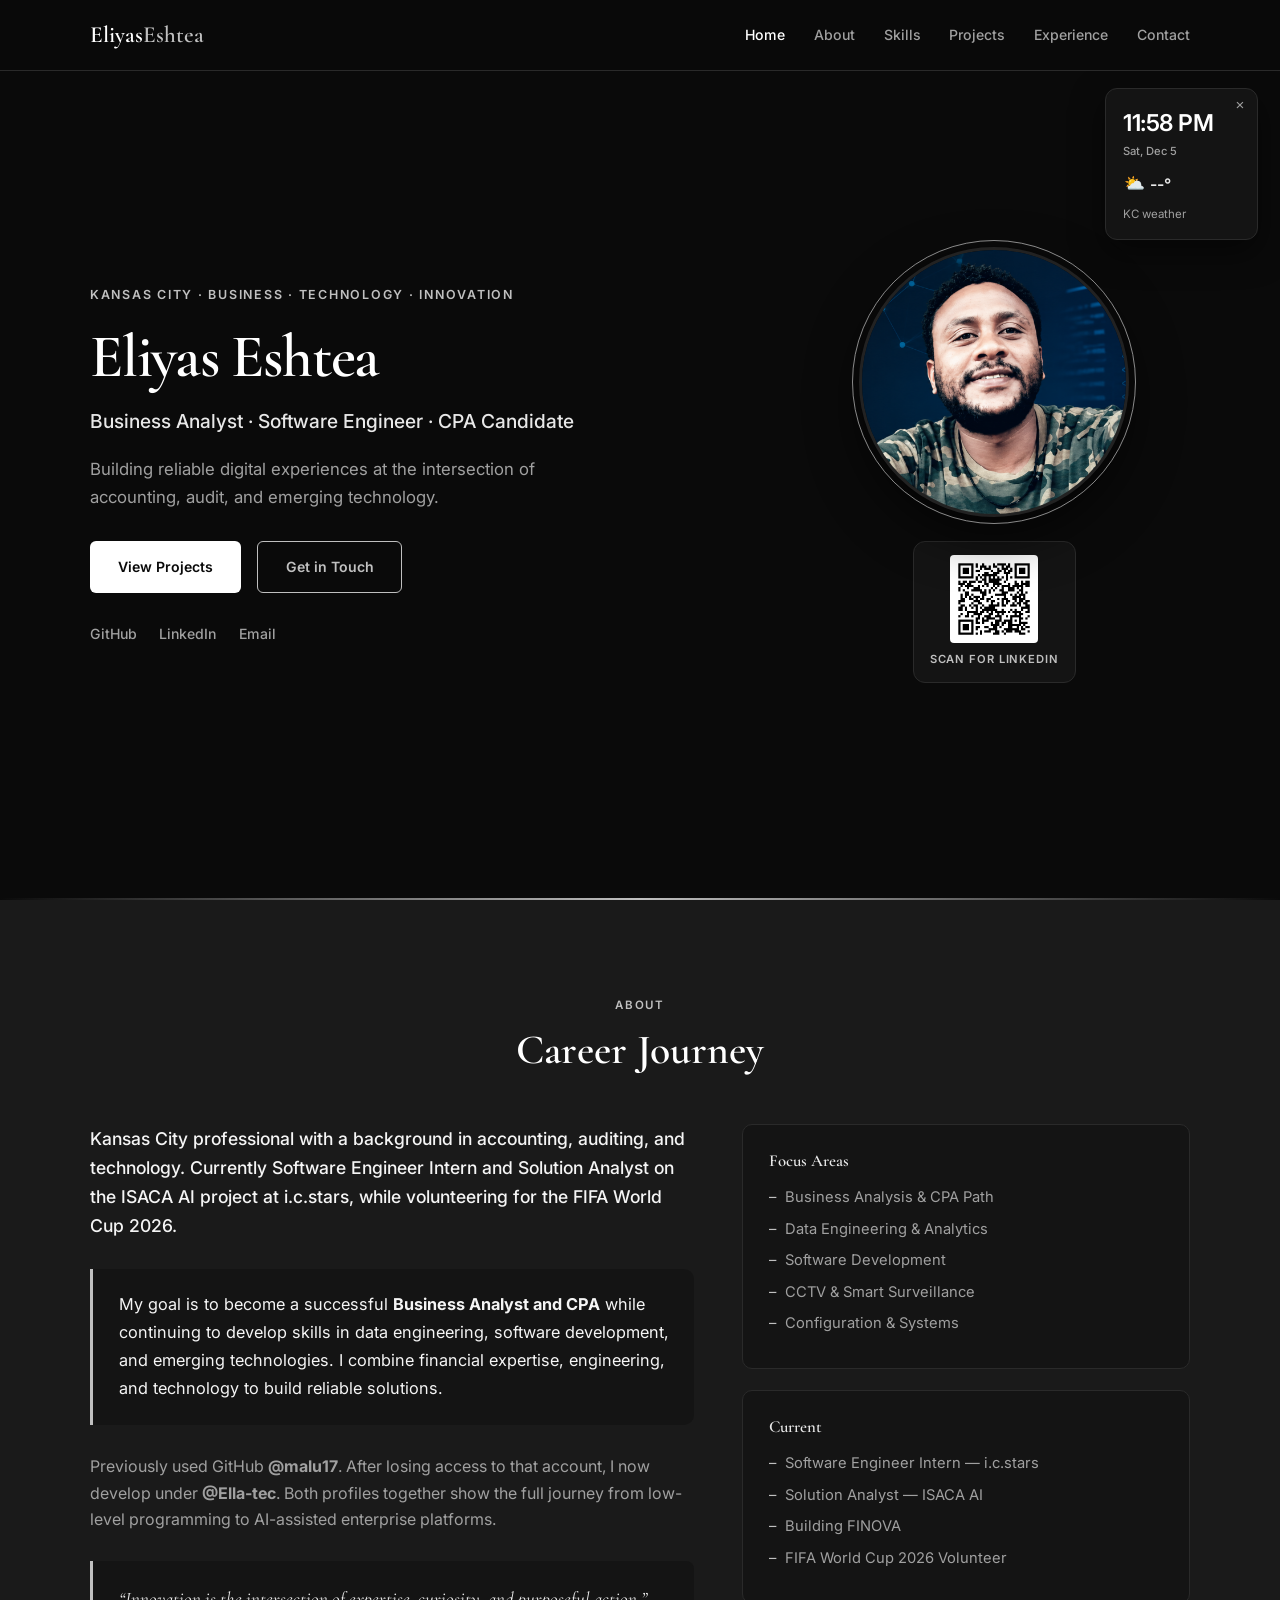
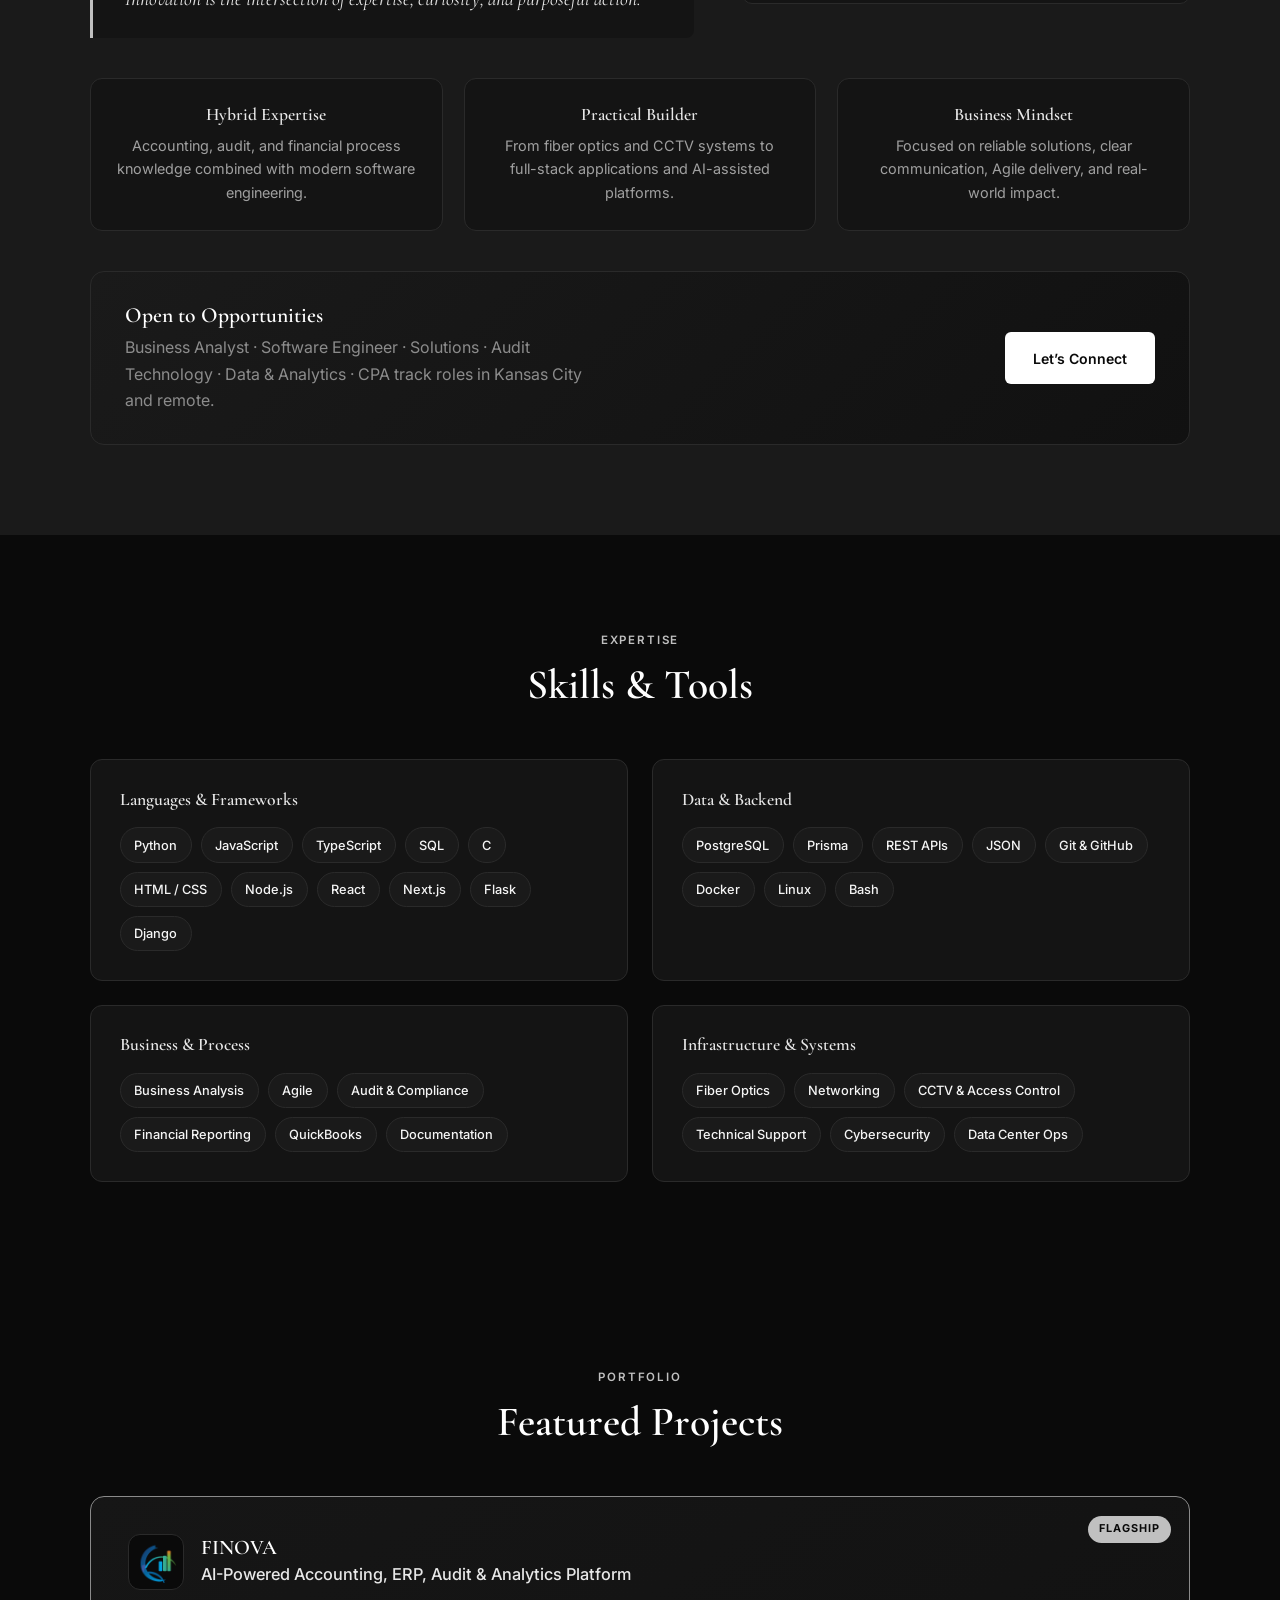
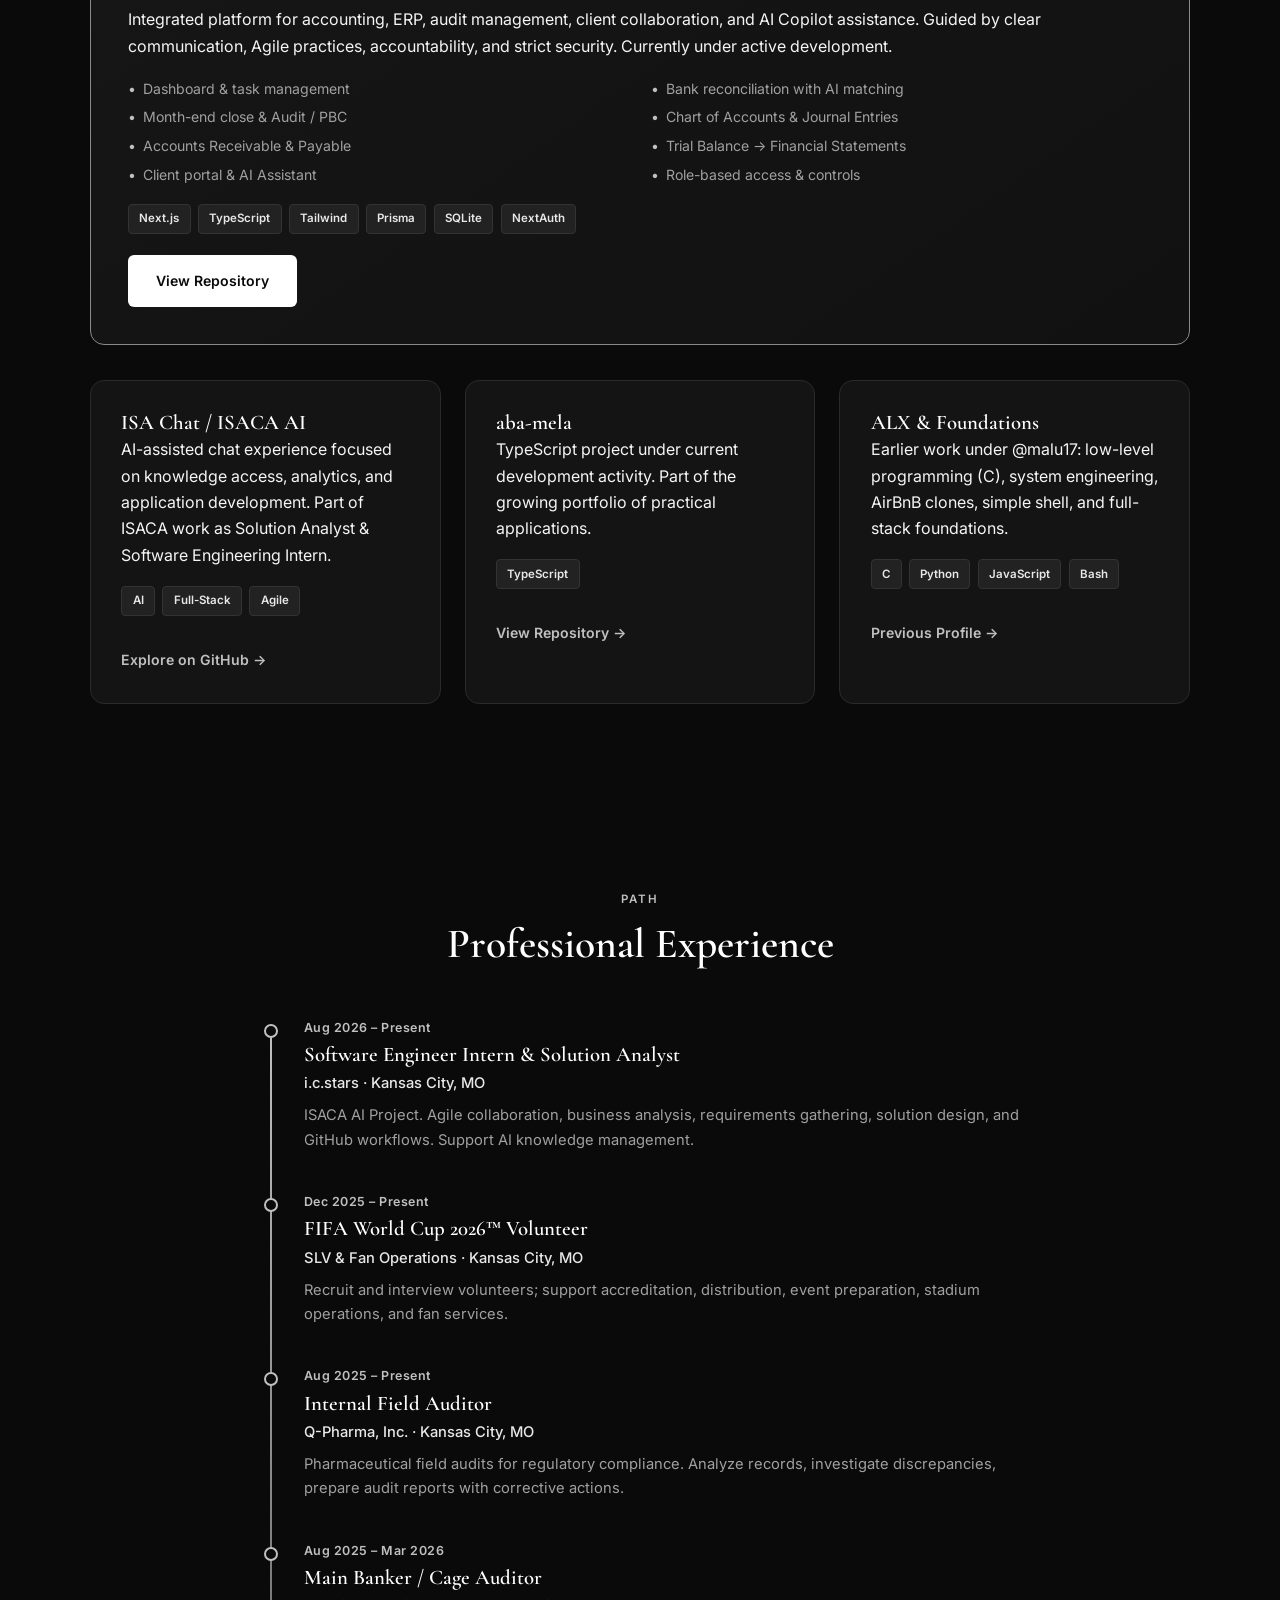
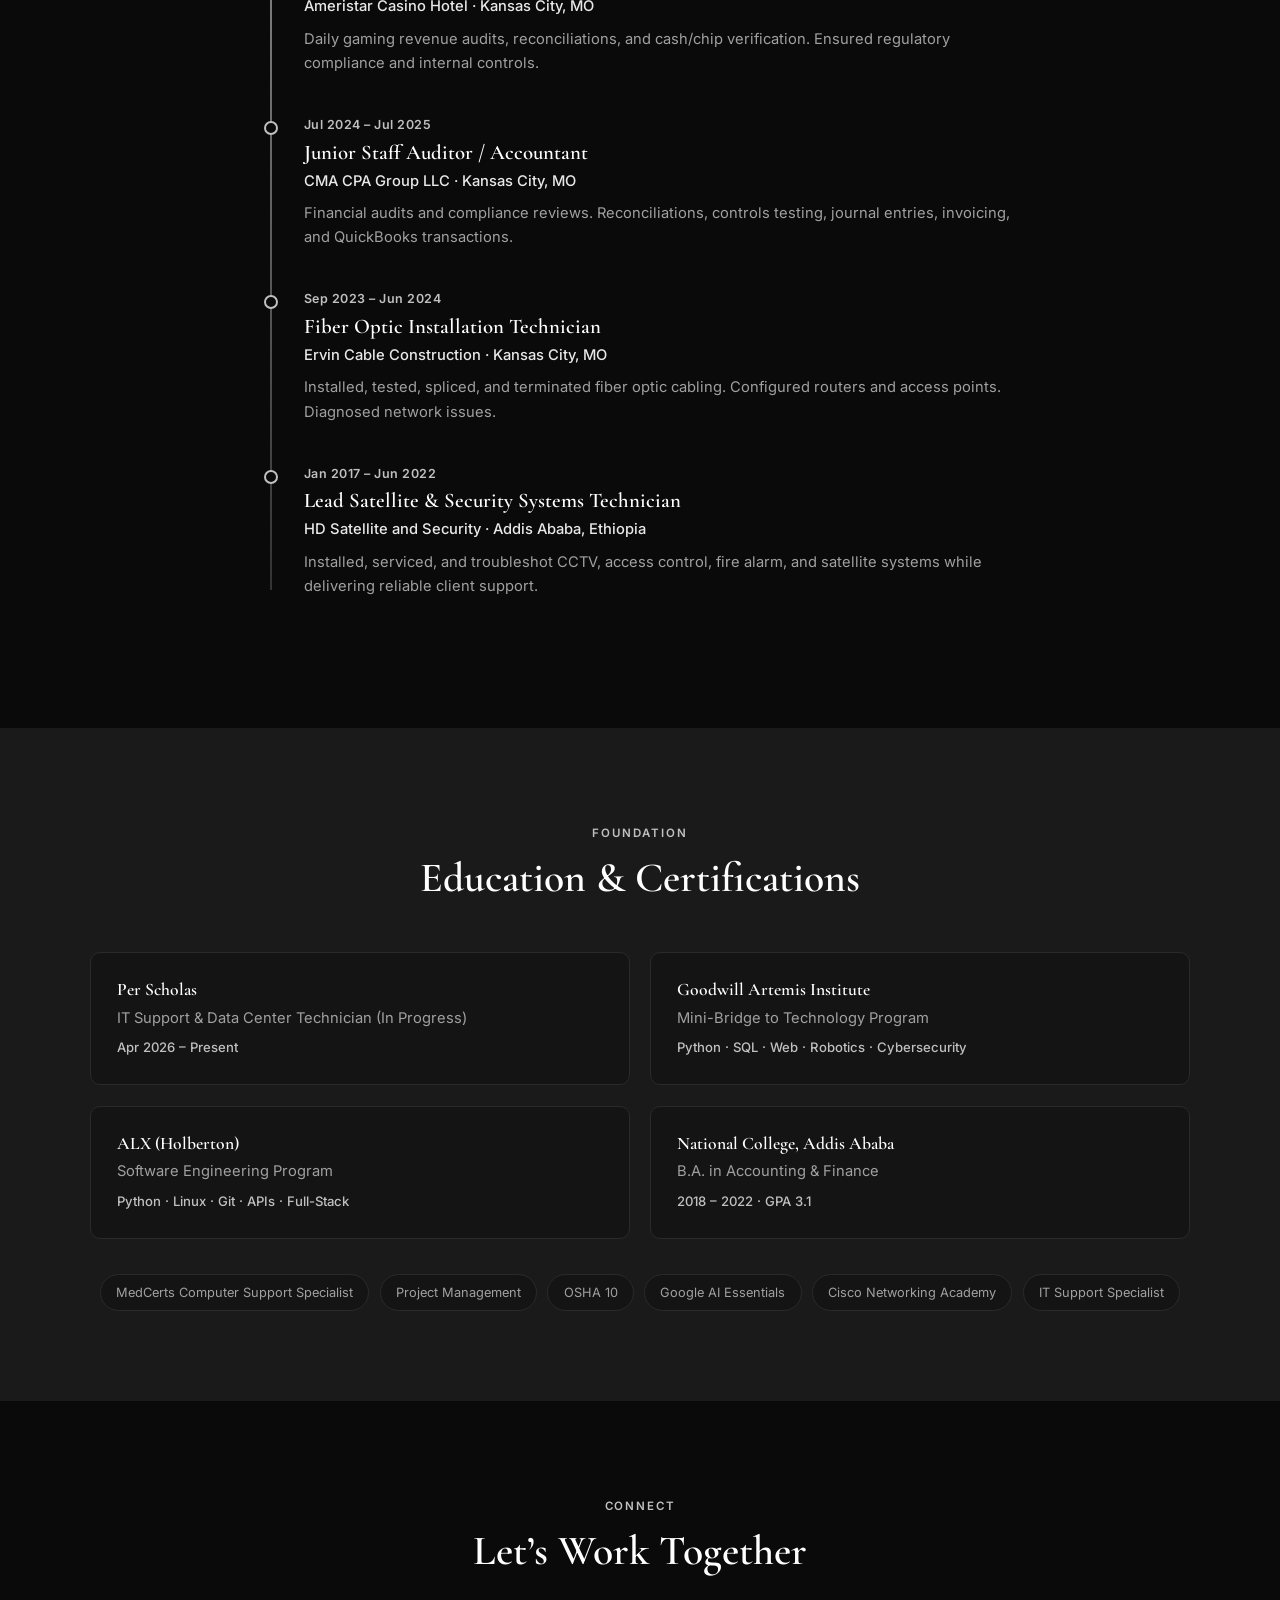
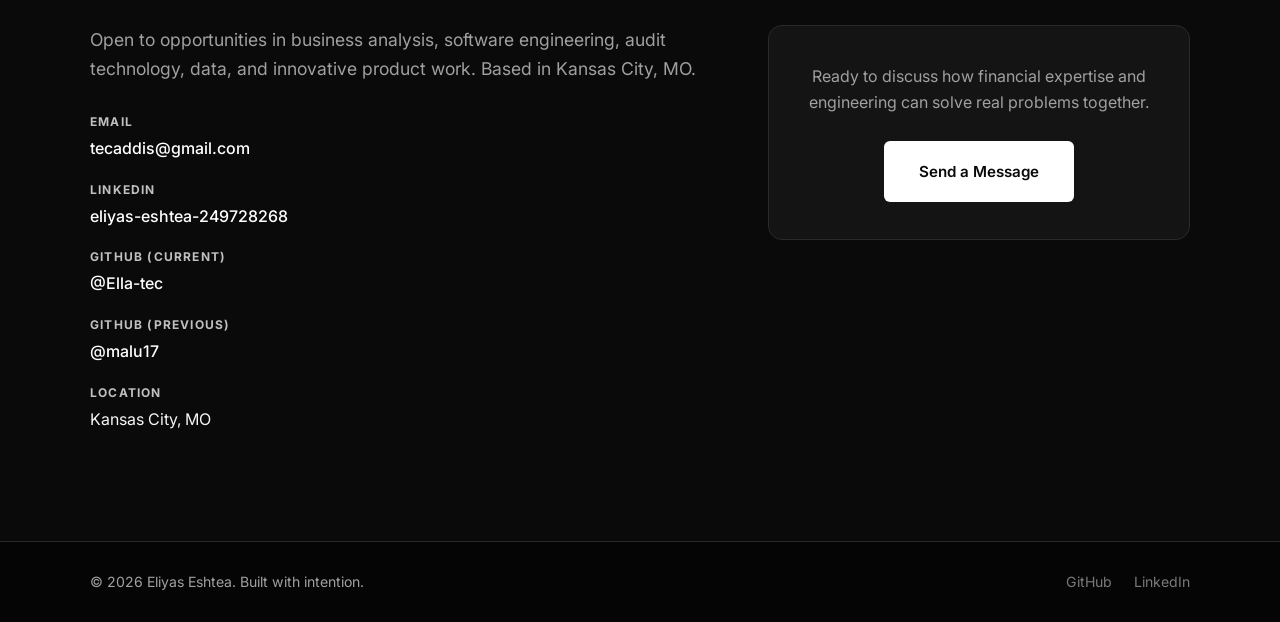
==== commit 54ee3e28: "Portfolio: photo, FINOVA logo, search, flagship section" ====
--- a/index.html
+++ b/index.html
@@ -573,12 +573,16 @@
             <p class="project-tagline" style="margin:0">AI-Powered Accounting, ERP, Audit & Analytics Platform</p>
           </div>
         </div>
-        <p>AI-powered accounting, ERP, audit management, and client collaboration platform with AI Copilot assistance. Built with Next.js, TypeScript, and Prisma.</p>
+        <p>Integrated platform for accounting, ERP, audit management, client collaboration, and AI Copilot assistance. Guided by clear communication, Agile practices, accountability, and strict security. Currently under active development.</p>
         <ul class="project-features">
-          <li>Accounting & ERP workflows</li>
-          <li>Audit / PBC & month-end close</li>
-          <li>AI Assistant & client portal</li>
-          <li>Bank reconciliation & reporting</li>
+          <li>Dashboard & task management</li>
+          <li>Bank reconciliation with AI matching</li>
+          <li>Month-end close & Audit / PBC</li>
+          <li>Chart of Accounts & Journal Entries</li>
+          <li>Accounts Receivable & Payable</li>
+          <li>Trial Balance → Financial Statements</li>
+          <li>Client portal & AI Assistant</li>
+          <li>Role-based access & controls</li>
         </ul>
         <div class="project-stack">
           <span>Next.js</span><span>TypeScript</span><span>Tailwind</span><span>Prisma</span><span>SQLite</span><span>NextAuth</span>
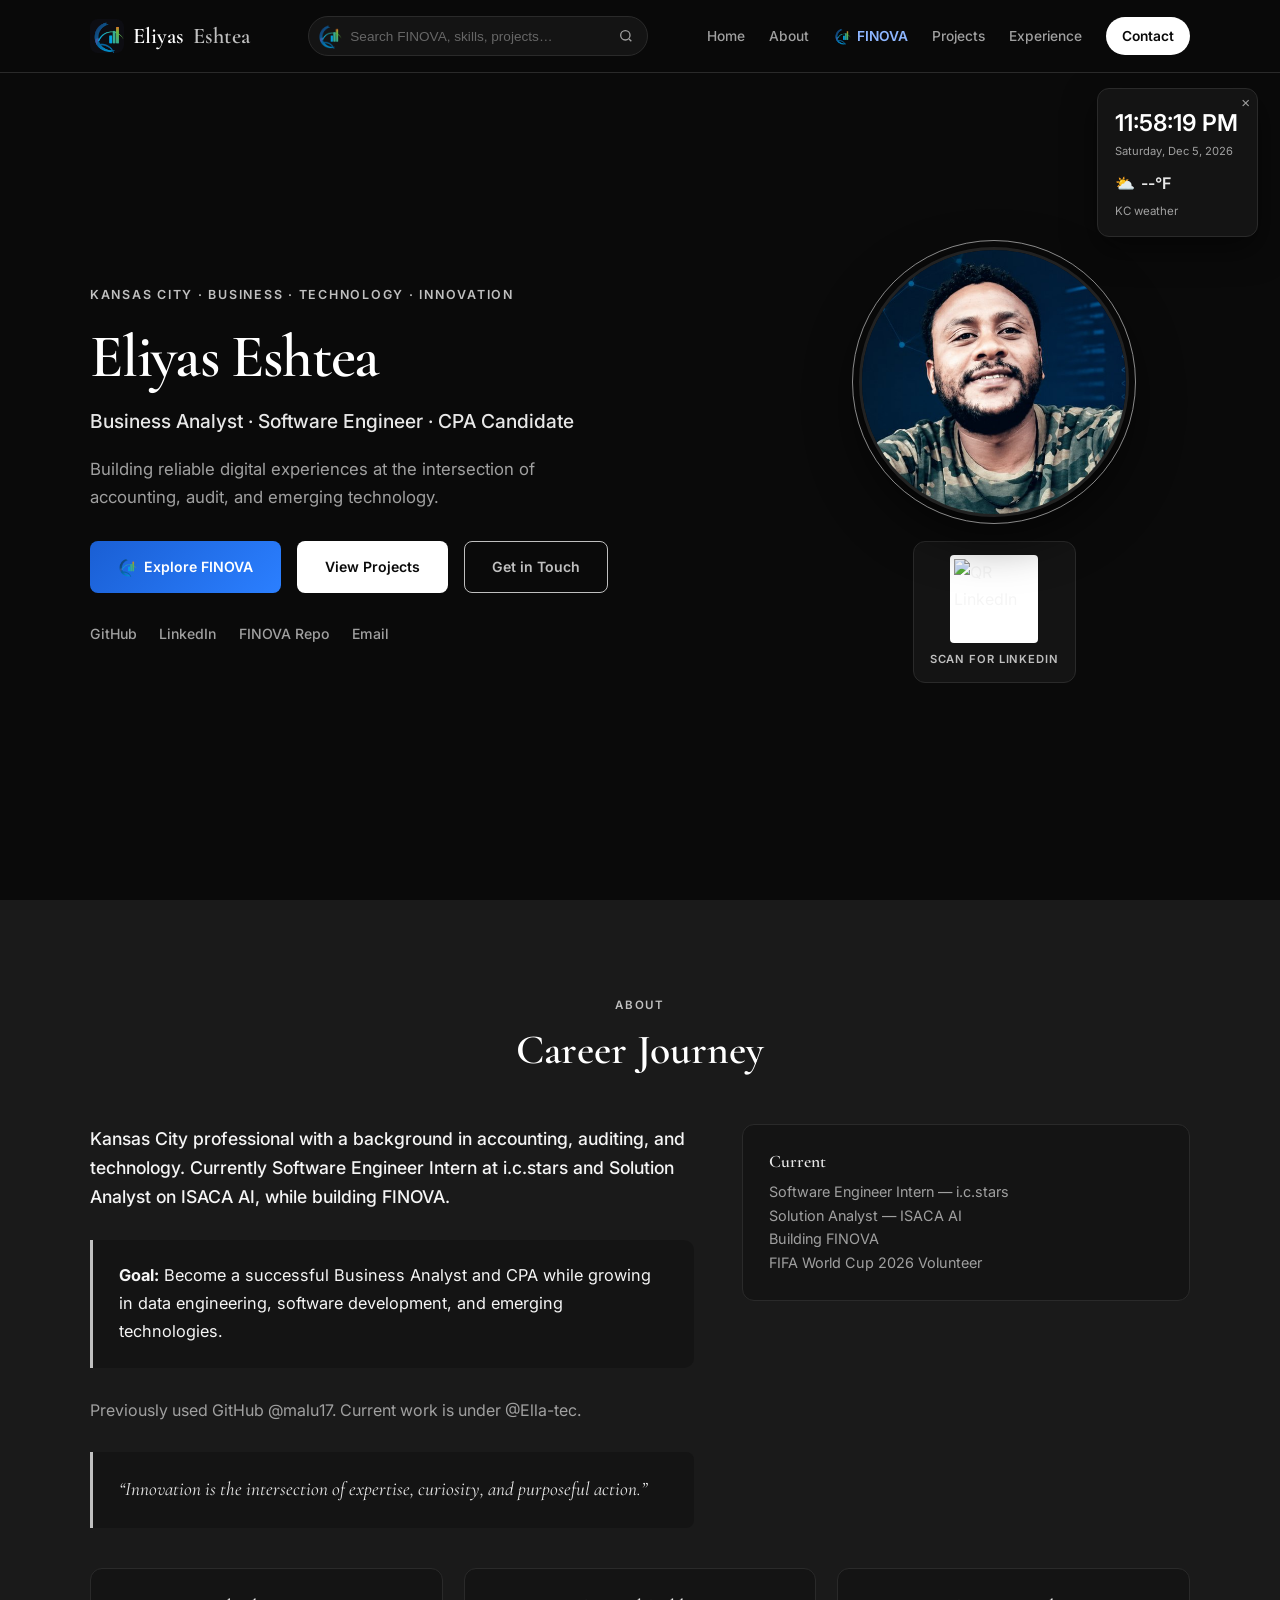
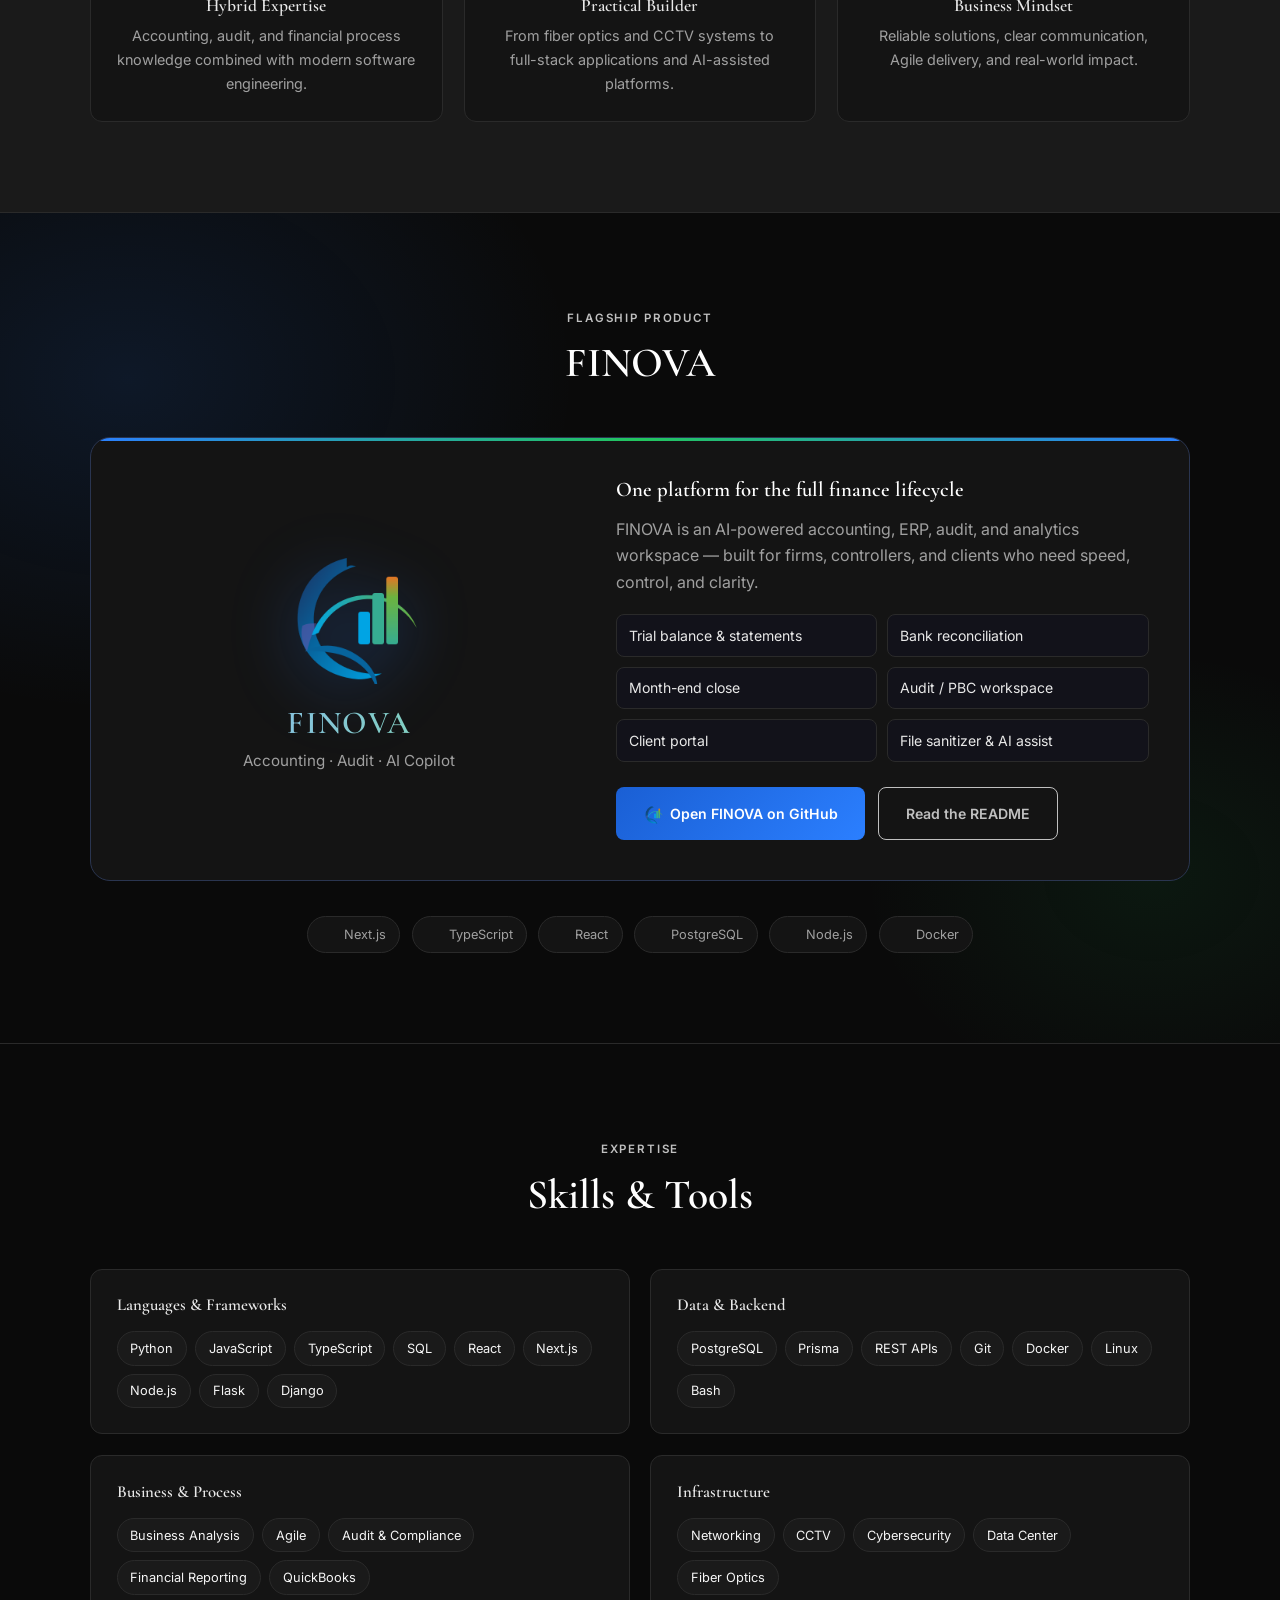
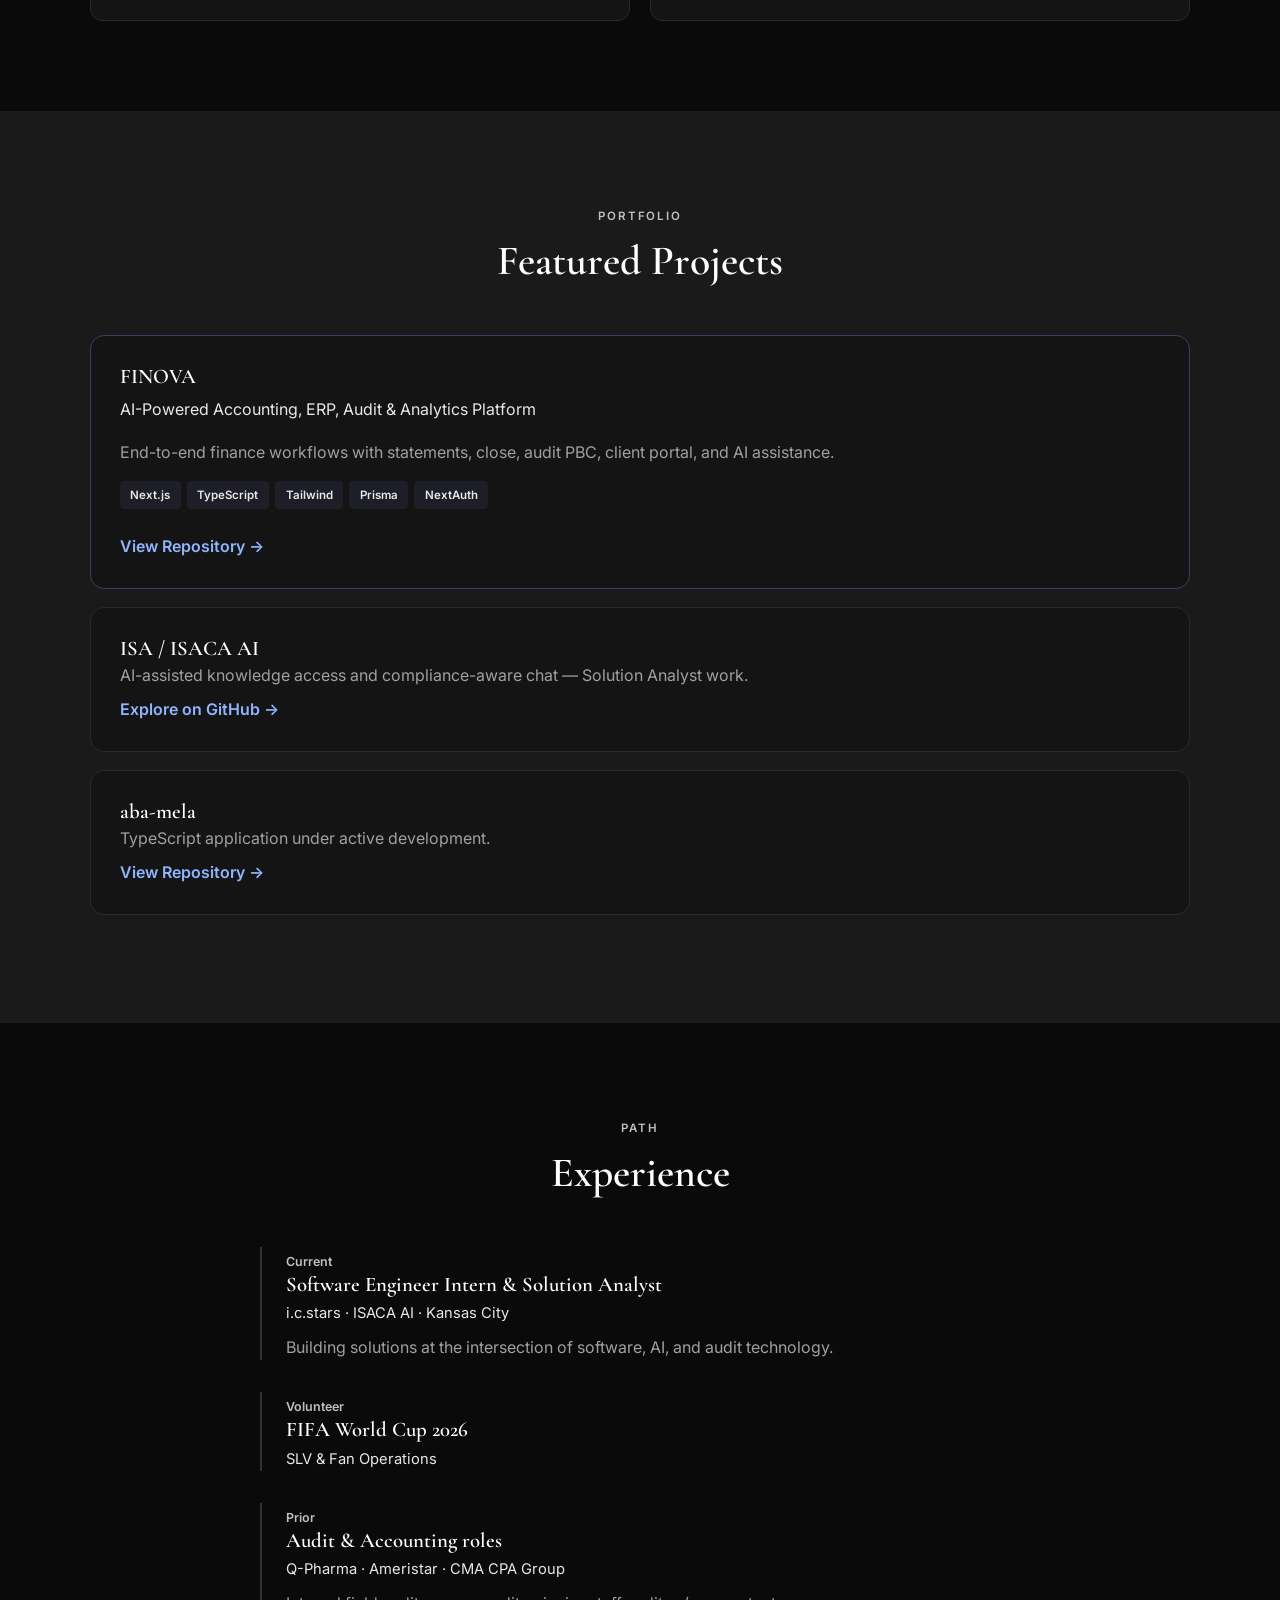
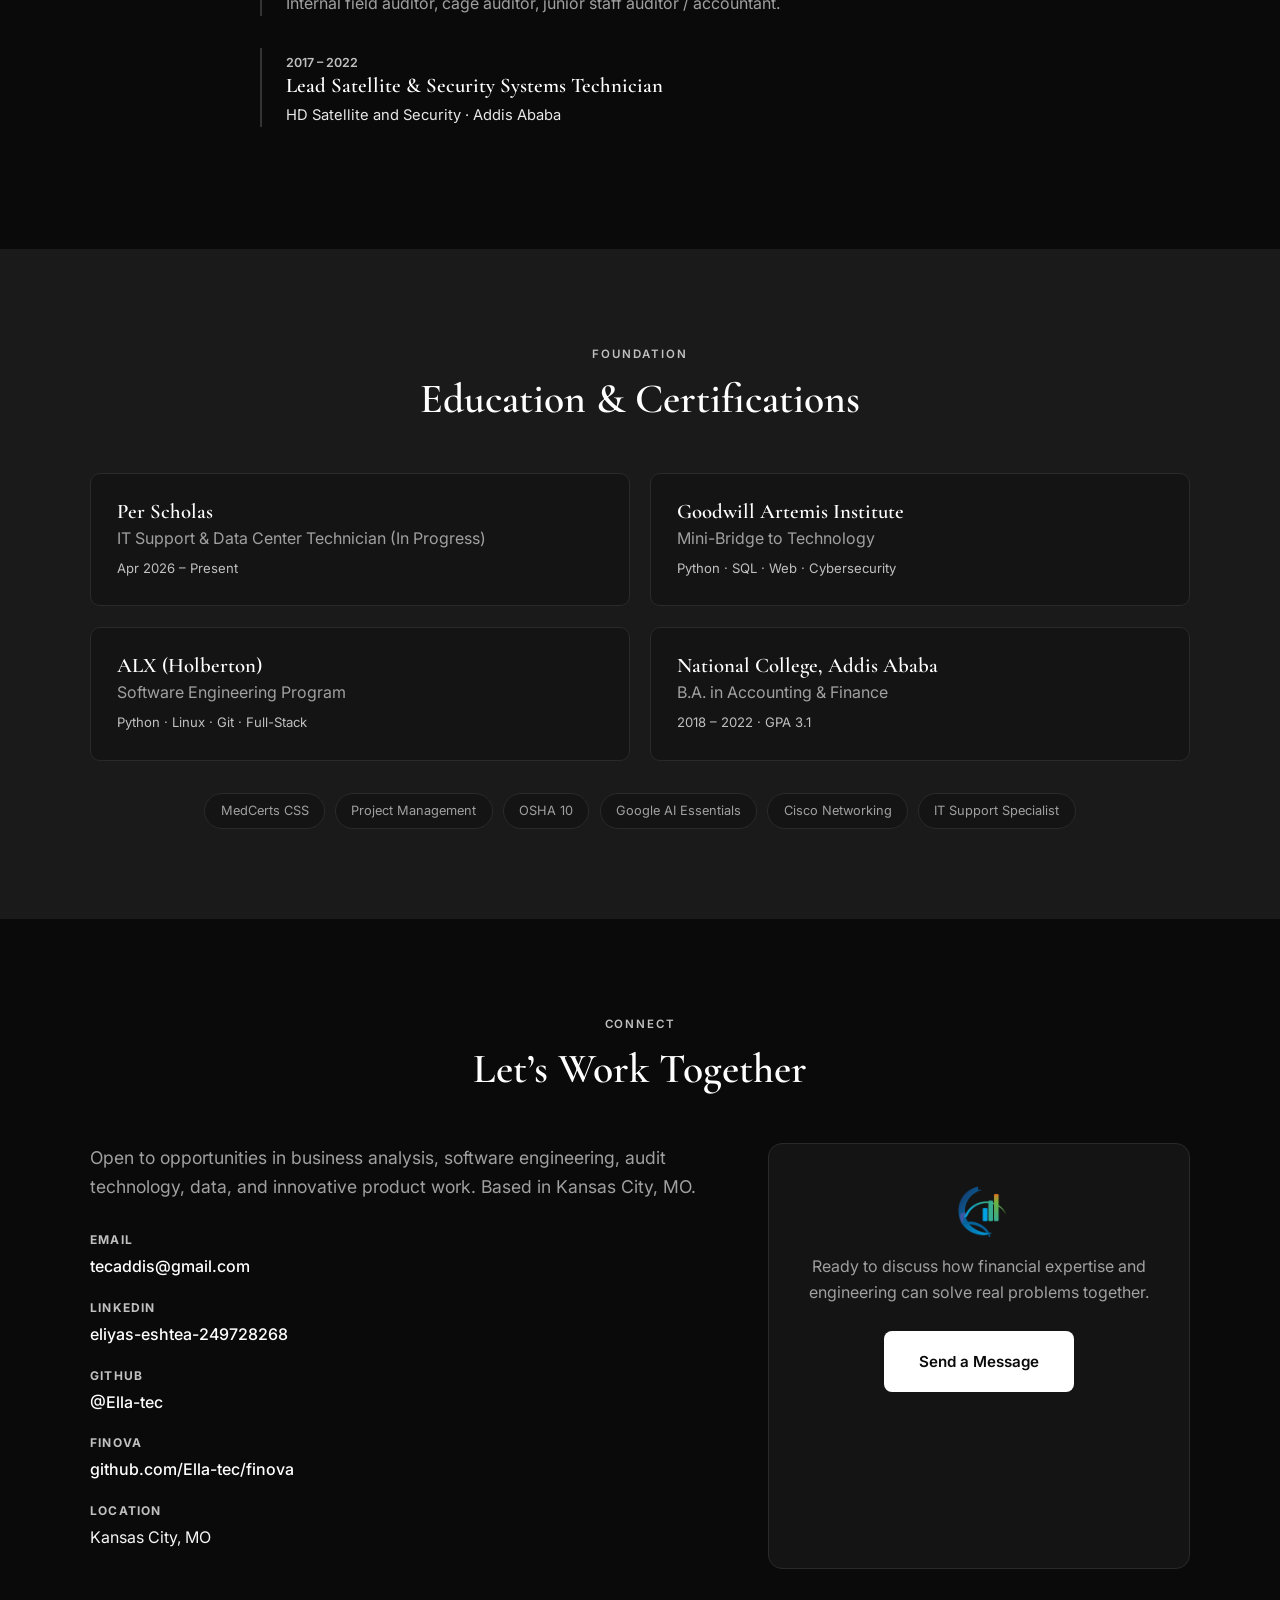
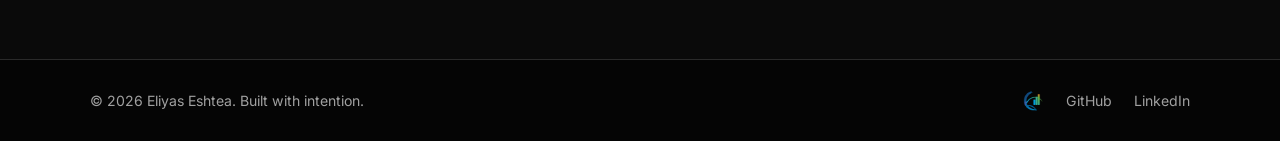
==== commit 0bbd2419: "Replace index.html with FINOVA portfolio design" ====
--- a/index.html
+++ b/index.html
@@ -3,8 +3,10 @@
 <head>
   <meta charset="UTF-8" />
   <meta name="viewport" content="width=device-width, initial-scale=1.0" />
-  <meta name="description" content="Eliyas Eshtea — Business Analyst, Software Engineer, CPA Candidate. Building FINOVA and reliable solutions at the intersection of finance and technology." />
+  <meta name="description" content="Eliyas Eshtea — Business Analyst, Software Engineer, CPA Candidate. Builder of FINOVA." />
   <title>Eliyas Eshtea | Business Analyst · Software Engineer · CPA Candidate</title>
+  <link rel="icon" href="[data-uri]" type="image/png" />
+  <link rel="apple-touch-icon" href="[data-uri]" />
   <link rel="preconnect" href="https://fonts.googleapis.com" />
   <link rel="preconnect" href="https://fonts.gstatic.com" crossorigin />
   <link href="https://fonts.googleapis.com/css2?family=Cormorant+Garamond:ital,wght@0,400;0,500;0,600;0,700;1,400&family=Inter:wght@300;400;500;600;700&display=swap" rel="stylesheet" />
@@ -17,77 +19,120 @@
   --text-muted: #A0A0A0;
   --silver: #C0C0C0;
   --silver-bright: #E8E8E8;
-  --silver-dark: #8A8A8A;
   --white: #FFFFFF;
   --border: #2A2A2A;
-  --shadow: rgba(0,0,0,0.5);
+  --finova: #2B7FFF;
+  --finova-2: #22C55E;
   --accent: #C0C0C0;
 }
-
 *, *::before, *::after { box-sizing: border-box; margin: 0; padding: 0; }
-html { scroll-behavior: smooth; font-size: 16px; }
+html { scroll-behavior: smooth; }
 body {
-  font-family: 'Inter', system-ui, -apple-system, sans-serif;
-  background: var(--bg);
-  color: var(--text);
-  line-height: 1.65;
+  font-family: 'Inter', system-ui, sans-serif;
+  background: var(--bg); color: var(--text); line-height: 1.65;
   -webkit-font-smoothing: antialiased;
 }
 img { max-width: 100%; display: block; }
 a { color: inherit; text-decoration: none; }
 ul { list-style: none; }
 .container { width: min(1100px, 92%); margin-inline: auto; }
-
 h1, h2, h3 {
   font-family: 'Cormorant Garamond', Georgia, serif;
-  font-weight: 600;
-  line-height: 1.2;
-  color: var(--white);
+  font-weight: 600; line-height: 1.2; color: var(--white);
 }
 h1 { font-size: clamp(2.6rem, 5.5vw, 3.8rem); letter-spacing: -0.02em; }
 h2 { font-size: clamp(1.9rem, 3.5vw, 2.6rem); }
 h3 { font-size: 1.3rem; }
-
 .lead { font-size: 1.1rem; color: var(--text-muted); max-width: 58ch; }
 
 /* Header */
 .site-header {
   position: fixed; top: 0; left: 0; right: 0; z-index: 100;
-  background: rgba(10,10,10,0.92);
-  backdrop-filter: blur(14px);
+  background: rgba(10,10,10,0.92); backdrop-filter: blur(14px);
   border-bottom: 1px solid var(--border);
 }
 .header-inner {
-  display: flex; align-items: center; justify-content: space-between; height: 70px;
+  display: flex; align-items: center; justify-content: space-between;
+  height: 72px; gap: 1rem;
 }
 .logo {
   font-family: 'Cormorant Garamond', serif;
-  font-size: 1.45rem; font-weight: 600; color: var(--white);
+  font-size: 1.4rem; font-weight: 600; color: var(--white);
+  display: flex; align-items: center; gap: 0.55rem; flex-shrink: 0;
 }
 .logo span { color: var(--silver); }
-.nav { display: flex; gap: 1.8rem; }
+.logo-finova {
+  width: 34px; height: 34px; border-radius: 8px;
+  object-fit: contain; background: #0d0d12;
+}
+
+.header-search {
+  flex: 1; max-width: 340px; position: relative;
+}
+.header-search-inner {
+  display: flex; align-items: center; gap: 0.5rem;
+  background: var(--bg-elevated); border: 1px solid var(--border);
+  border-radius: 999px; padding: 0.35rem 0.85rem 0.35rem 0.45rem;
+  transition: border-color 0.2s, box-shadow 0.2s;
+}
+.header-search-inner:focus-within {
+  border-color: #3a7afe;
+  box-shadow: 0 0 0 3px rgba(43,127,255,0.15);
+}
+.search-logo {
+  width: 26px; height: 26px; border-radius: 6px; object-fit: contain; flex-shrink: 0;
+}
+.header-search input {
+  flex: 1; border: none; background: transparent; color: var(--text);
+  font-size: 0.85rem; outline: none; min-width: 0; padding: 0.35rem 0;
+}
+.header-search input::placeholder { color: #666; }
+.search-icon-svg {
+  width: 16px; height: 16px; color: var(--text-muted); flex-shrink: 0;
+}
+.search-results {
+  position: absolute; top: calc(100% + 8px); left: 0; right: 0;
+  background: var(--bg-elevated); border: 1px solid var(--border);
+  border-radius: 12px; max-height: 300px; overflow: auto;
+  display: none; z-index: 120; box-shadow: 0 16px 40px rgba(0,0,0,0.45);
+}
+.search-results.open { display: block; }
+.search-results a {
+  display: flex; align-items: center; gap: 0.7rem;
+  padding: 0.75rem 1rem; font-size: 0.85rem; color: var(--text-muted);
+  border-bottom: 1px solid var(--border);
+}
+.search-results a:last-child { border-bottom: none; }
+.search-results a:hover { background: rgba(255,255,255,0.04); color: var(--white); }
+.search-results a img { width: 22px; height: 22px; border-radius: 4px; }
+.search-results a strong { display: block; color: var(--white); font-weight: 600; }
+.search-results a span { display: block; font-size: 0.72rem; color: #777; }
+
+.nav { display: flex; gap: 1.5rem; align-items: center; flex-shrink: 0; }
 .nav a {
-  font-size: 0.88rem; font-weight: 500; color: var(--text-muted);
+  font-size: 0.86rem; font-weight: 500; color: var(--text-muted);
   transition: color 0.2s; position: relative;
 }
 .nav a:hover, .nav a.active { color: var(--white); }
-.nav a::after {
-  content: ''; position: absolute; left: 0; bottom: -4px;
-  width: 0; height: 1px; background: var(--silver); transition: width 0.25s;
-}
-.nav a:hover::after { width: 100%; }
+.nav a.nav-finova {
+  display: inline-flex; align-items: center; gap: 0.4rem;
+  color: #8eb6ff; font-weight: 600;
+}
+.nav a.nav-finova img { width: 18px; height: 18px; }
+.nav-cta {
+  padding: 0.45rem 1rem; border-radius: 999px;
+  background: var(--white); color: #0A0A0A !important; font-weight: 600 !important;
+}
 .menu-toggle {
   display: none; flex-direction: column; gap: 5px;
   background: none; border: none; cursor: pointer; padding: 4px;
 }
-.menu-toggle span {
-  display: block; width: 22px; height: 2px; background: var(--silver);
-}
+.menu-toggle span { display: block; width: 22px; height: 2px; background: var(--silver); }
 
 /* Hero */
 .hero {
   min-height: 100vh; display: flex; align-items: center;
-  padding: 110px 0 80px; position: relative; overflow: hidden;
+  padding: 110px 0 80px; position: relative;
 }
 .hero-content {
   display: grid; grid-template-columns: 1.25fr 0.75fr;
@@ -105,10 +150,9 @@
   font-size: 1.05rem; color: var(--text-muted); max-width: 42ch; margin-bottom: 1.8rem;
 }
 .hero-actions { display: flex; gap: 1rem; flex-wrap: wrap; margin-bottom: 1.8rem; }
-.hero-links { display: flex; gap: 1.4rem; font-size: 0.88rem; font-weight: 500; }
-.hero-links a { color: var(--text-muted); transition: color 0.2s; }
+.hero-links { display: flex; gap: 1.4rem; font-size: 0.88rem; font-weight: 500; flex-wrap: wrap; }
+.hero-links a { color: var(--text-muted); transition: color 0.2s; display: inline-flex; align-items: center; gap: 0.35rem; }
 .hero-links a:hover { color: var(--silver); }
-
 .hero-visual { display: flex; flex-direction: column; align-items: center; gap: 1.5rem; }
 .portrait-frame { position: relative; width: 270px; height: 270px; }
 .portrait-ring {
@@ -132,33 +176,29 @@
   text-transform: uppercase; color: var(--silver);
 }
 
-.hero-accent {
-  position: absolute; bottom: 0; left: 0; right: 0; height: 2px;
-  background: linear-gradient(90deg, transparent, var(--silver), transparent);
-}
-
-/* Buttons */
 .btn {
-  display: inline-flex; align-items: center; justify-content: center;
+  display: inline-flex; align-items: center; justify-content: center; gap: 0.45rem;
   padding: 0.85rem 1.7rem; font-size: 0.88rem; font-weight: 600;
-  border-radius: 6px; transition: all 0.25s; cursor: pointer; border: 1.5px solid transparent;
-}
-.btn-primary {
-  background: var(--white); color: #0A0A0A;
-}
+  border-radius: 8px; transition: all 0.25s; cursor: pointer; border: 1.5px solid transparent;
+}
+.btn-primary { background: var(--white); color: #0A0A0A; }
 .btn-primary:hover {
   background: var(--silver-bright); transform: translateY(-2px);
   box-shadow: 0 8px 24px rgba(255,255,255,0.12);
 }
-.btn-outline {
-  background: transparent; border-color: var(--silver); color: var(--silver);
-}
-.btn-outline:hover {
-  background: var(--silver); color: #0A0A0A;
+.btn-outline { background: transparent; border-color: var(--silver); color: var(--silver); }
+.btn-outline:hover { background: var(--silver); color: #0A0A0A; }
+.btn-finova {
+  background: linear-gradient(135deg, #1a5fd4, #2B7FFF);
+  color: #fff; border: none;
+}
+.btn-finova:hover {
+  transform: translateY(-2px);
+  box-shadow: 0 10px 28px rgba(43,127,255,0.35);
 }
 .btn-large { padding: 1.05rem 2.1rem; font-size: 0.95rem; }
-
-/* Sections */
+.btn img { width: 20px; height: 20px; }
+
 .section { padding: 90px 0; }
 .section-header { margin-bottom: 3rem; text-align: center; }
 .section-label {
@@ -166,7 +206,6 @@
   letter-spacing: 0.16em; text-transform: uppercase; color: var(--silver); margin-bottom: 0.7rem;
 }
 
-/* About */
 .about { background: var(--bg-soft); }
 .about-grid {
   display: grid; grid-template-columns: 1.35fr 1fr; gap: 3rem; align-items: start;
@@ -184,18 +223,6 @@
   font-family: 'Cormorant Garamond', serif; font-size: 1.2rem;
   font-style: italic; color: var(--silver-bright); border-radius: 0 8px 8px 0;
 }
-.about-highlights { display: flex; flex-direction: column; gap: 1.3rem; }
-.highlight-card {
-  background: var(--bg-elevated); padding: 1.6rem; border-radius: 10px;
-  border: 1px solid var(--border);
-}
-.highlight-card h3 { font-size: 1.05rem; margin-bottom: 0.9rem; color: var(--silver-bright); }
-.highlight-card ul li {
-  position: relative; padding-left: 1rem; margin-bottom: 0.45rem;
-  font-size: 0.92rem; color: var(--text-muted);
-}
-.highlight-card ul li::before { content: '–'; position: absolute; left: 0; color: var(--silver); }
-
 .value-props {
   display: grid; grid-template-columns: repeat(3, 1fr); gap: 1.3rem; margin-top: 2.5rem;
 }
@@ -206,256 +233,239 @@
 .value-card h3 { font-size: 1.1rem; margin-bottom: 0.5rem; color: var(--silver-bright); }
 .value-card p { font-size: 0.9rem; color: var(--text-muted); }
 
-.open-to {
-  background: linear-gradient(135deg, #1A1A1A, #111);
-  border: 1px solid var(--border); border-radius: 14px;
-  padding: 1.9rem 2.1rem; margin-top: 2.5rem;
-  display: flex; justify-content: space-between; align-items: center; gap: 2rem; flex-wrap: wrap;
-}
-.open-to h3 { color: var(--white); font-size: 1.35rem; margin-bottom: 0.35rem; }
-.open-to p { opacity: 0.85; max-width: 48ch; color: var(--text-muted); }
-.open-to .btn { background: var(--white); color: #0A0A0A; }
-
-/* Skills */
-.skills-grid { display: grid; grid-template-columns: repeat(2, 1fr); gap: 1.5rem; }
+/* FINOVA showcase */
+.finova-showcase {
+  background:
+    radial-gradient(ellipse 70% 80% at 10% 20%, rgba(43,127,255,0.12), transparent 50%),
+    radial-gradient(ellipse 50% 60% at 90% 80%, rgba(34,197,94,0.08), transparent 45%),
+    var(--bg);
+  border-top: 1px solid var(--border);
+  border-bottom: 1px solid var(--border);
+}
+.finova-panel {
+  display: grid; grid-template-columns: 0.9fr 1.1fr; gap: 3rem; align-items: center;
+  background: var(--bg-elevated); border: 1px solid #2a3550;
+  border-radius: 20px; padding: 2.5rem; position: relative; overflow: hidden;
+}
+.finova-panel::before {
+  content: ''; position: absolute; top: 0; left: 0; right: 0; height: 3px;
+  background: linear-gradient(90deg, #2B7FFF, #22C55E, #2B7FFF);
+}
+.finova-brand { text-align: center; }
+.finova-brand img {
+  width: 140px; height: 140px; margin: 0 auto 1.2rem;
+  filter: drop-shadow(0 12px 32px rgba(43,127,255,0.35));
+}
+.finova-brand h3 {
+  font-size: 2rem; letter-spacing: 0.04em;
+  background: linear-gradient(90deg, #8eb6ff, #7ddea0);
+  -webkit-background-clip: text; background-clip: text; color: transparent;
+}
+.finova-brand p { color: var(--text-muted); margin-top: 0.4rem; font-size: 0.95rem; }
+.finova-body h3 { margin-bottom: 0.8rem; }
+.finova-body p { color: var(--text-muted); margin-bottom: 1.2rem; }
+.finova-features {
+  display: grid; grid-template-columns: 1fr 1fr; gap: 0.6rem; margin-bottom: 1.6rem;
+}
+.finova-features li {
+  font-size: 0.88rem; color: var(--silver-bright);
+  padding: 0.55rem 0.75rem; background: #12121a; border-radius: 8px;
+  border: 1px solid var(--border);
+}
+.finova-actions { display: flex; flex-wrap: wrap; gap: 0.8rem; }
+
+.logo-strip {
+  display: flex; flex-wrap: wrap; justify-content: center; gap: 0.7rem; margin-top: 2.2rem;
+}
+.logo-chip {
+  display: inline-flex; align-items: center; gap: 0.4rem;
+  padding: 0.45rem 0.85rem; background: var(--bg-elevated);
+  border: 1px solid var(--border); border-radius: 999px;
+  font-size: 0.8rem; color: var(--text-muted);
+}
+.logo-chip img { width: 16px; height: 16px; }
+
+.skills-grid { display: grid; grid-template-columns: repeat(2, 1fr); gap: 1.3rem; }
 .skill-group {
-  background: var(--bg-elevated); padding: 1.8rem; border-radius: 12px;
+  background: var(--bg-elevated); padding: 1.6rem; border-radius: 12px;
   border: 1px solid var(--border);
 }
-.skill-group h3 { font-size: 1.1rem; margin-bottom: 1.1rem; color: var(--silver-bright); }
-.skill-tags { display: flex; flex-wrap: wrap; gap: 0.55rem; }
+.skill-group h3 { font-size: 1.05rem; margin-bottom: 1rem; color: var(--silver-bright); }
+.skill-tags { display: flex; flex-wrap: wrap; gap: 0.5rem; }
 .skill-tags span {
-  display: inline-block; padding: 0.38rem 0.85rem; font-size: 0.8rem; font-weight: 500;
-  background: var(--bg-soft); color: var(--text); border-radius: 100px;
-  border: 1px solid var(--border); transition: border-color 0.2s;
-}
-.skill-tags span:hover { border-color: var(--silver); }
-
-/* Projects */
+  padding: 0.35rem 0.8rem; font-size: 0.8rem; background: var(--bg-soft);
+  border-radius: 100px; border: 1px solid var(--border);
+}
+
 .project-card {
   background: var(--bg-elevated); border: 1px solid var(--border);
-  border-radius: 14px; padding: 1.9rem; position: relative;
-  transition: transform 0.25s, box-shadow 0.25s;
-}
-.project-card:hover { transform: translateY(-3px); box-shadow: 0 12px 32px var(--shadow); }
-.project-card.featured {
-  padding: 2.3rem; margin-bottom: 2.2rem;
-  border-color: var(--silver-dark);
-  background: linear-gradient(145deg, #161616 0%, #111 100%);
-}
-.project-badge {
-  position: absolute; top: 1.15rem; right: 1.15rem;
-  font-size: 0.68rem; font-weight: 700; letter-spacing: 0.08em;
-  text-transform: uppercase; background: var(--silver); color: #0A0A0A;
-  padding: 0.28rem 0.7rem; border-radius: 100px;
-}
-.finova-header {
-  display: flex; align-items: center; gap: 1.1rem; margin-bottom: 1rem;
-}
-.finova-logo {
-  width: 56px; height: 56px; border-radius: 12px;
-  background: #0A0A0A; padding: 6px; border: 1px solid var(--border);
-}
-.project-tagline {
-  font-size: 1.02rem; font-weight: 500; color: var(--silver-bright); margin: 0.4rem 0 1rem;
-}
-.project-features {
-  margin: 1.1rem 0; display: grid; grid-template-columns: 1fr 1fr; gap: 0.35rem 1.4rem;
-}
-.project-features li {
-  font-size: 0.88rem; color: var(--text-muted); position: relative; padding-left: 0.95rem;
-}
-.project-features li::before { content: '•'; position: absolute; left: 0; color: var(--silver); }
-.project-stack { display: flex; flex-wrap: wrap; gap: 0.45rem; margin: 1.1rem 0; }
+  border-radius: 14px; padding: 1.8rem; margin-bottom: 1.1rem;
+}
+.project-card.featured { border-color: #334060; }
+.project-stack { display: flex; flex-wrap: wrap; gap: 0.4rem; margin: 1rem 0; }
 .project-stack span {
   font-size: 0.72rem; font-weight: 600; padding: 0.28rem 0.65rem;
-  background: #222; color: var(--silver-bright); border-radius: 4px; border: 1px solid #333;
-}
-.projects-grid { display: grid; grid-template-columns: repeat(3, 1fr); gap: 1.5rem; }
-.project-link {
-  display: inline-block; margin-top: 0.9rem; font-size: 0.88rem; font-weight: 600; color: var(--silver);
-}
-.project-link:hover { color: var(--white); }
-
-/* Experience */
-.timeline { position: relative; max-width: 760px; margin: 0 auto; }
-.timeline::before {
-  content: ''; position: absolute; left: 10px; top: 8px; bottom: 8px;
-  width: 1.5px; background: linear-gradient(to bottom, var(--silver), #333);
-}
-.timeline-item { position: relative; padding-left: 44px; margin-bottom: 2.5rem; }
-.timeline-marker {
-  position: absolute; left: 4px; top: 6px; width: 14px; height: 14px;
-  border-radius: 50%; background: var(--bg); border: 2px solid var(--silver); z-index: 1;
-}
-.timeline-date {
-  display: block; font-size: 0.78rem; font-weight: 600; color: var(--silver);
-  letter-spacing: 0.04em; margin-bottom: 0.3rem;
-}
-.timeline-org { font-size: 0.92rem; font-weight: 500; color: var(--silver-bright); margin: 0.2rem 0 0.5rem; }
-.timeline-content p:last-child { color: var(--text-muted); font-size: 0.92rem; }
-
-/* Education */
-.education { background: var(--bg-soft); }
-.edu-grid { display: grid; grid-template-columns: repeat(2, 1fr); gap: 1.3rem; margin-bottom: 2.2rem; }
+  background: #1e1e28; color: var(--silver-bright); border-radius: 4px;
+}
+.project-link { display: inline-block; margin-top: 0.5rem; font-weight: 600; color: #8eb6ff; }
+
+.timeline { max-width: 760px; margin: 0 auto; }
+.timeline-item {
+  padding-left: 1.5rem; border-left: 2px solid #333; margin-bottom: 2rem;
+}
+.timeline-date { font-size: 0.78rem; font-weight: 600; color: var(--silver); }
+.timeline-org { font-size: 0.92rem; color: var(--silver-bright); margin: 0.2rem 0 0.5rem; }
+
+.edu-grid { display: grid; grid-template-columns: repeat(2, 1fr); gap: 1.3rem; margin-bottom: 2rem; }
 .edu-card {
   background: var(--bg-elevated); padding: 1.6rem; border-radius: 10px; border: 1px solid var(--border);
 }
-.edu-card h3 { font-size: 1.1rem; margin-bottom: 0.35rem; }
-.edu-card p { color: var(--text-muted); font-size: 0.92rem; }
-.edu-meta { margin-top: 0.45rem !important; font-size: 0.82rem !important; color: var(--silver) !important; font-weight: 500; }
+.edu-meta { margin-top: 0.45rem; font-size: 0.82rem; color: var(--silver); }
 .certs-grid { display: flex; flex-wrap: wrap; gap: 0.65rem; justify-content: center; }
 .certs-grid span {
   font-size: 0.8rem; padding: 0.42rem 0.95rem; background: var(--bg-elevated);
   border: 1px solid var(--border); border-radius: 100px; color: var(--text-muted);
 }
 
-/* Contact */
-.contact-grid { display: grid; grid-template-columns: 1.2fr 0.8fr; gap: 2.8rem; align-items: start; }
+.contact-grid { display: grid; grid-template-columns: 1.2fr 0.8fr; gap: 2.8rem; }
 .contact-list { margin-top: 1.8rem; }
 .contact-list li { margin-bottom: 1.15rem; }
 .contact-list strong {
   display: block; font-size: 0.75rem; text-transform: uppercase;
   letter-spacing: 0.1em; color: var(--silver); margin-bottom: 0.2rem;
 }
-.contact-list a { color: var(--white); font-weight: 500; transition: color 0.2s; }
-.contact-list a:hover { color: var(--silver); }
+.contact-list a { color: var(--white); font-weight: 500; }
 .contact-cta {
   background: var(--bg-elevated); border: 1px solid var(--border);
-  color: var(--text); padding: 2.3rem; border-radius: 14px; text-align: center;
+  padding: 2.3rem; border-radius: 14px; text-align: center;
 }
 .contact-cta p { margin-bottom: 1.6rem; color: var(--text-muted); }
-.contact-cta .btn-primary { background: var(--white); color: #0A0A0A; }
-.contact-cta .btn-primary:hover { background: var(--silver-bright); }
-
-/* Footer */
+
 .site-footer {
   background: #050505; color: var(--text-muted); padding: 1.8rem 0;
   border-top: 1px solid var(--border);
 }
 .footer-inner {
-  display: flex; justify-content: space-between; align-items: center; font-size: 0.88rem;
-}
-.footer-links { display: flex; gap: 1.4rem; }
-.footer-links a { opacity: 0.75; transition: opacity 0.2s, color 0.2s; }
-.footer-links a:hover { opacity: 1; color: var(--silver); }
-
-/* Weather widget */
+  display: flex; justify-content: space-between; align-items: center;
+  font-size: 0.88rem; flex-wrap: wrap; gap: 1rem;
+}
+.footer-links { display: flex; gap: 1.4rem; align-items: center; }
+.footer-links img { width: 22px; height: 22px; vertical-align: middle; }
+
 .weather-widget {
   position: fixed; top: 88px; right: 22px; z-index: 90;
-  min-width: 140px; padding: 0.95rem 1.1rem;
+  min-width: 150px; padding: 0.95rem 1.1rem;
   background: var(--bg-elevated); border: 1px solid var(--border);
-  border-radius: 12px; box-shadow: 0 12px 32px var(--shadow);
-  transition: opacity 0.3s, transform 0.3s;
-}
-.weather-widget.collapsed { opacity: 0; transform: translateY(-10px) scale(0.95); pointer-events: none; }
-.widget-time { font-size: 1.45rem; font-weight: 600; color: var(--white); letter-spacing: -0.02em; }
-.widget-date { font-size: 0.7rem; color: var(--text-muted); margin-bottom: 0.55rem; font-weight: 500; }
+  border-radius: 12px; box-shadow: 0 12px 32px rgba(0,0,0,0.5);
+}
+.weather-widget.collapsed { display: none; }
+.widget-time { font-size: 1.45rem; font-weight: 600; color: var(--white); }
+.widget-date { font-size: 0.7rem; color: var(--text-muted); margin-bottom: 0.55rem; }
 .widget-weather { display: flex; align-items: center; gap: 0.35rem; flex-wrap: wrap; }
-.weather-icon { font-size: 1.05rem; }
 .weather-temp { font-size: 1rem; font-weight: 600; color: var(--silver-bright); }
-.weather-desc { font-size: 0.72rem; color: var(--text-muted); width: 100%; margin-top: 0.1rem; }
+.weather-desc { font-size: 0.72rem; color: var(--text-muted); width: 100%; }
 .widget-toggle {
-  position: absolute; top: 5px; right: 7px; width: 20px; height: 20px;
-  border: none; background: transparent; color: var(--text-muted);
-  font-size: 0.95rem; cursor: pointer; border-radius: 50%;
-}
-.widget-toggle:hover { color: var(--white); }
+  position: absolute; top: 5px; right: 7px; border: none; background: transparent;
+  color: var(--text-muted); cursor: pointer; font-size: 0.95rem;
+}
 .weather-reopen {
   position: fixed; top: 88px; right: 22px; z-index: 89;
   width: 42px; height: 42px; border-radius: 50%;
   border: 1px solid var(--border); background: var(--bg-elevated);
-  box-shadow: 0 8px 20px var(--shadow); cursor: pointer;
-  display: none; align-items: center; justify-content: center;
-  font-size: 1.05rem; color: var(--silver);
+  cursor: pointer; display: none; align-items: center; justify-content: center;
 }
 .weather-reopen.visible { display: flex; }
-.weather-reopen:hover { transform: scale(1.07); }
-
-/* Responsive */
+
 @media (max-width: 900px) {
-  .hero-content, .about-grid, .contact-grid { grid-template-columns: 1fr; }
+  .hero-content, .about-grid, .contact-grid, .skills-grid, .edu-grid, .value-props, .finova-panel, .finova-features {
+    grid-template-columns: 1fr;
+  }
   .hero-visual { order: -1; }
   .portrait-frame { width: 210px; height: 210px; }
-  .skills-grid, .projects-grid, .edu-grid, .value-props { grid-template-columns: 1fr; }
-  .project-features { grid-template-columns: 1fr; }
+  .header-search { display: none; }
   .nav {
-    display: none; position: absolute; top: 70px; left: 0; right: 0;
+    display: none; position: absolute; top: 72px; left: 0; right: 0;
     background: var(--bg-elevated); flex-direction: column; padding: 1.3rem;
-    gap: 0.9rem; border-bottom: 1px solid var(--border);
+    border-bottom: 1px solid var(--border); gap: 1rem;
   }
   .nav.open { display: flex; }
   .menu-toggle { display: flex; }
   .weather-widget, .weather-reopen { top: auto; bottom: 18px; right: 14px; }
-  .open-to { flex-direction: column; text-align: center; }
-}
-@media (max-width: 600px) {
-  .section { padding: 65px 0; }
-  .hero { padding: 95px 0 55px; }
-  .hero-actions { flex-direction: column; }
-  .btn { width: 100%; }
-}
-</style>
+}
+  </style>
 </head>
 <body>
   <header class="site-header">
     <div class="container header-inner">
-      <a href="#home" class="logo">Eliyas<span>Eshtea</span></a>
+      <a href="#home" class="logo">
+        <img class="logo-finova" src="[data-uri]" alt="FINOVA" />
+        Eliyas<span>Eshtea</span>
+      </a>
+
+      <div class="header-search">
+        <div class="header-search-inner">
+          <img class="search-logo" src="[data-uri]" alt="" />
+          <input type="search" id="siteSearch" placeholder="Search FINOVA, skills, projects…" autocomplete="off" aria-label="Search" />
+          <svg class="search-icon-svg" viewBox="0 0 24 24" fill="none" stroke="currentColor" stroke-width="2"><circle cx="11" cy="11" r="7"/><path d="M20 20l-3.5-3.5"/></svg>
+        </div>
+        <div class="search-results" id="searchResults"></div>
+      </div>
+
       <nav class="nav" id="mainNav">
         <a href="#home">Home</a>
         <a href="#about">About</a>
-        <a href="#skills">Skills</a>
+        <a href="#finova" class="nav-finova"><img src="[data-uri]" alt="" /> FINOVA</a>
         <a href="#projects">Projects</a>
         <a href="#experience">Experience</a>
-        <a href="#contact">Contact</a>
+        <a href="#contact" class="nav-cta">Contact</a>
       </nav>
-      <button class="menu-toggle" id="menuToggle" aria-label="Menu">
-        <span></span><span></span><span></span>
-      </button>
+      <button class="menu-toggle" id="menuToggle" aria-label="Menu"><span></span><span></span><span></span></button>
     </div>
   </header>
+
+  <div class="weather-widget" id="weatherWidget">
+    <button class="widget-toggle" id="widgetToggle" aria-label="Hide">×</button>
+    <div class="widget-time" id="liveTime">--:--:--</div>
+    <div class="widget-date" id="liveDate">—</div>
+    <div class="widget-weather">
+      <span id="weatherIcon">⛅</span>
+      <span class="weather-temp" id="weatherTemp">--°F</span>
+      <span class="weather-desc" id="weatherDesc">Kansas City</span>
+    </div>
+  </div>
 
   <section id="home" class="hero">
     <div class="container hero-content">
-      <div class="hero-text">
+      <div>
         <p class="eyebrow">Kansas City · Business · Technology · Innovation</p>
         <h1>Eliyas Eshtea</h1>
         <p class="subtitle">Business Analyst · Software Engineer · CPA Candidate</p>
         <p class="tagline">Building reliable digital experiences at the intersection of accounting, audit, and emerging technology.</p>
         <div class="hero-actions">
+          <a href="#finova" class="btn btn-finova"><img src="[data-uri]" alt="" /> Explore FINOVA</a>
           <a href="#projects" class="btn btn-primary">View Projects</a>
           <a href="#contact" class="btn btn-outline">Get in Touch</a>
         </div>
         <div class="hero-links">
           <a href="https://github.com/Ella-tec" target="_blank" rel="noopener">GitHub</a>
           <a href="https://www.linkedin.com/in/eliyas-eshtea-249728268" target="_blank" rel="noopener">LinkedIn</a>
+          <a href="https://github.com/Ella-tec/finova" target="_blank" rel="noopener">FINOVA Repo</a>
           <a href="mailto:tecaddis@gmail.com">Email</a>
         </div>
       </div>
       <div class="hero-visual">
         <div class="portrait-frame">
           <div class="portrait-ring"></div>
-          <img src="[data-uri]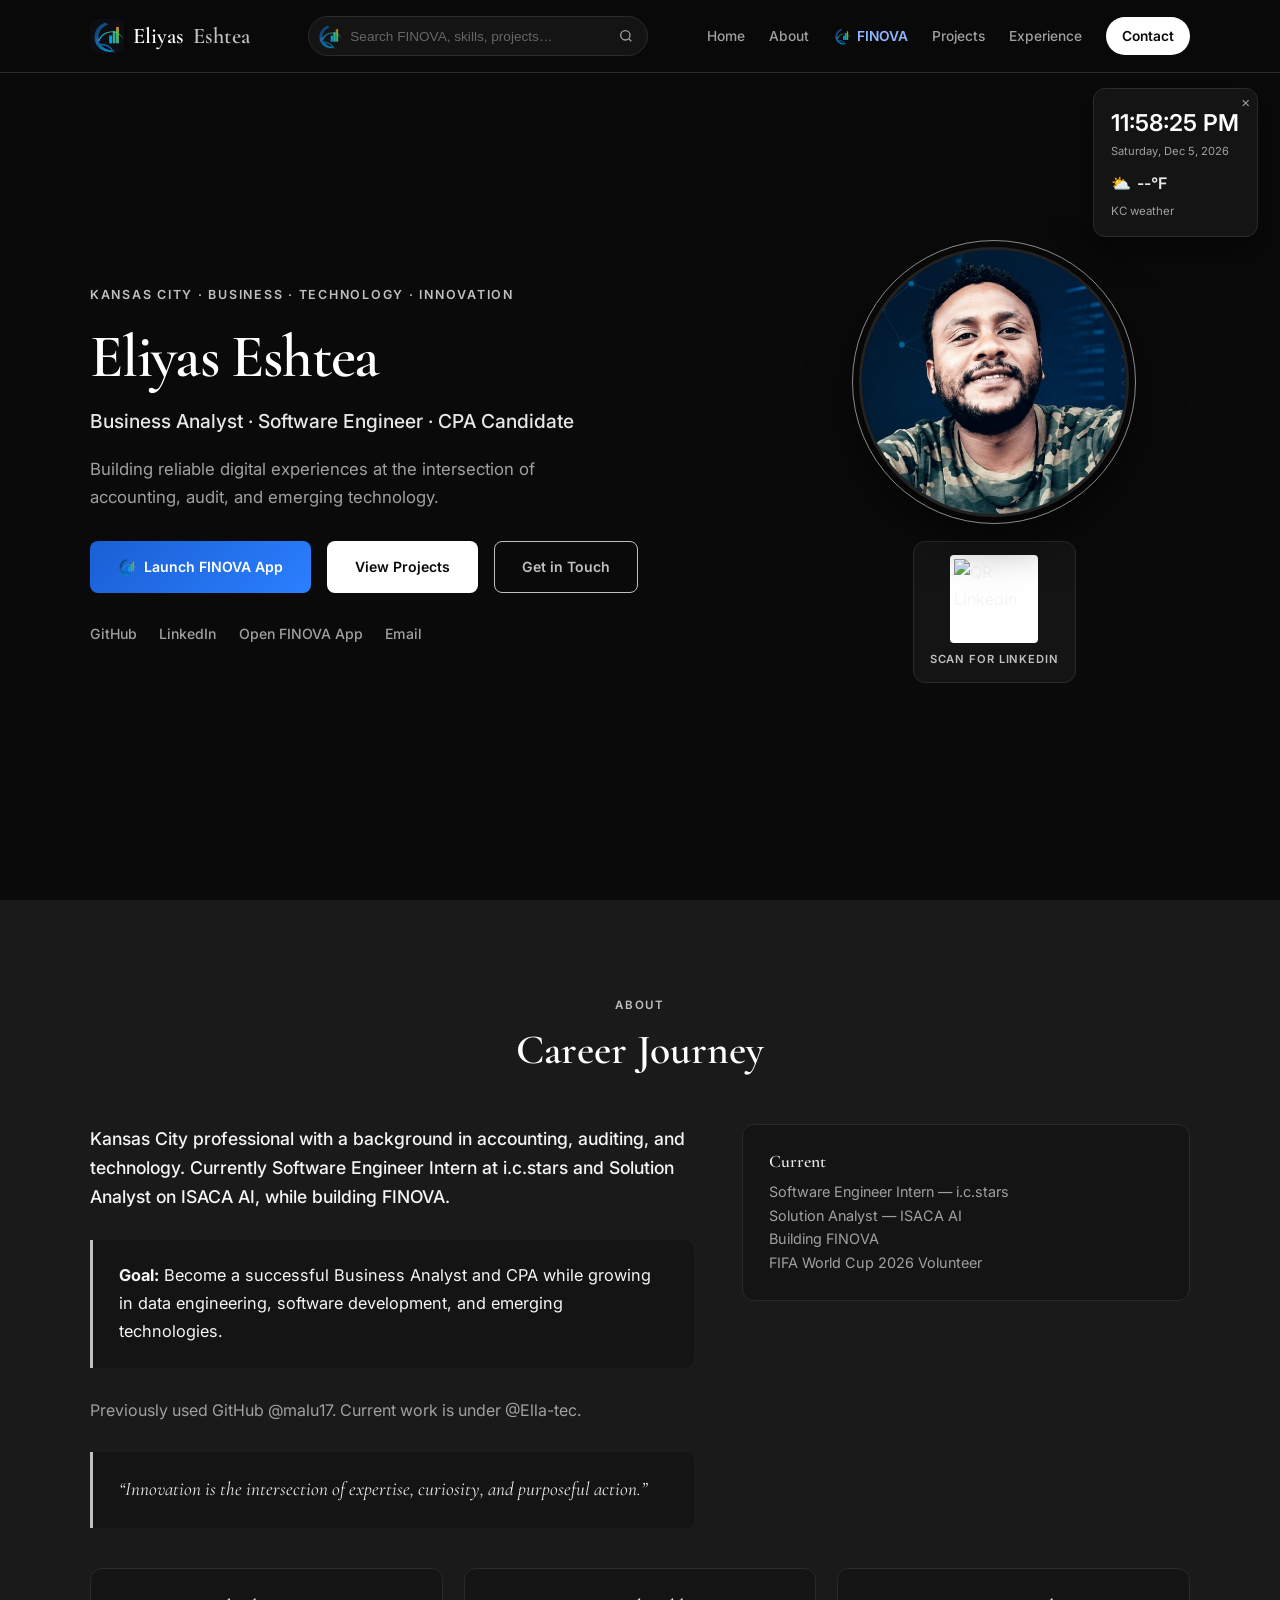
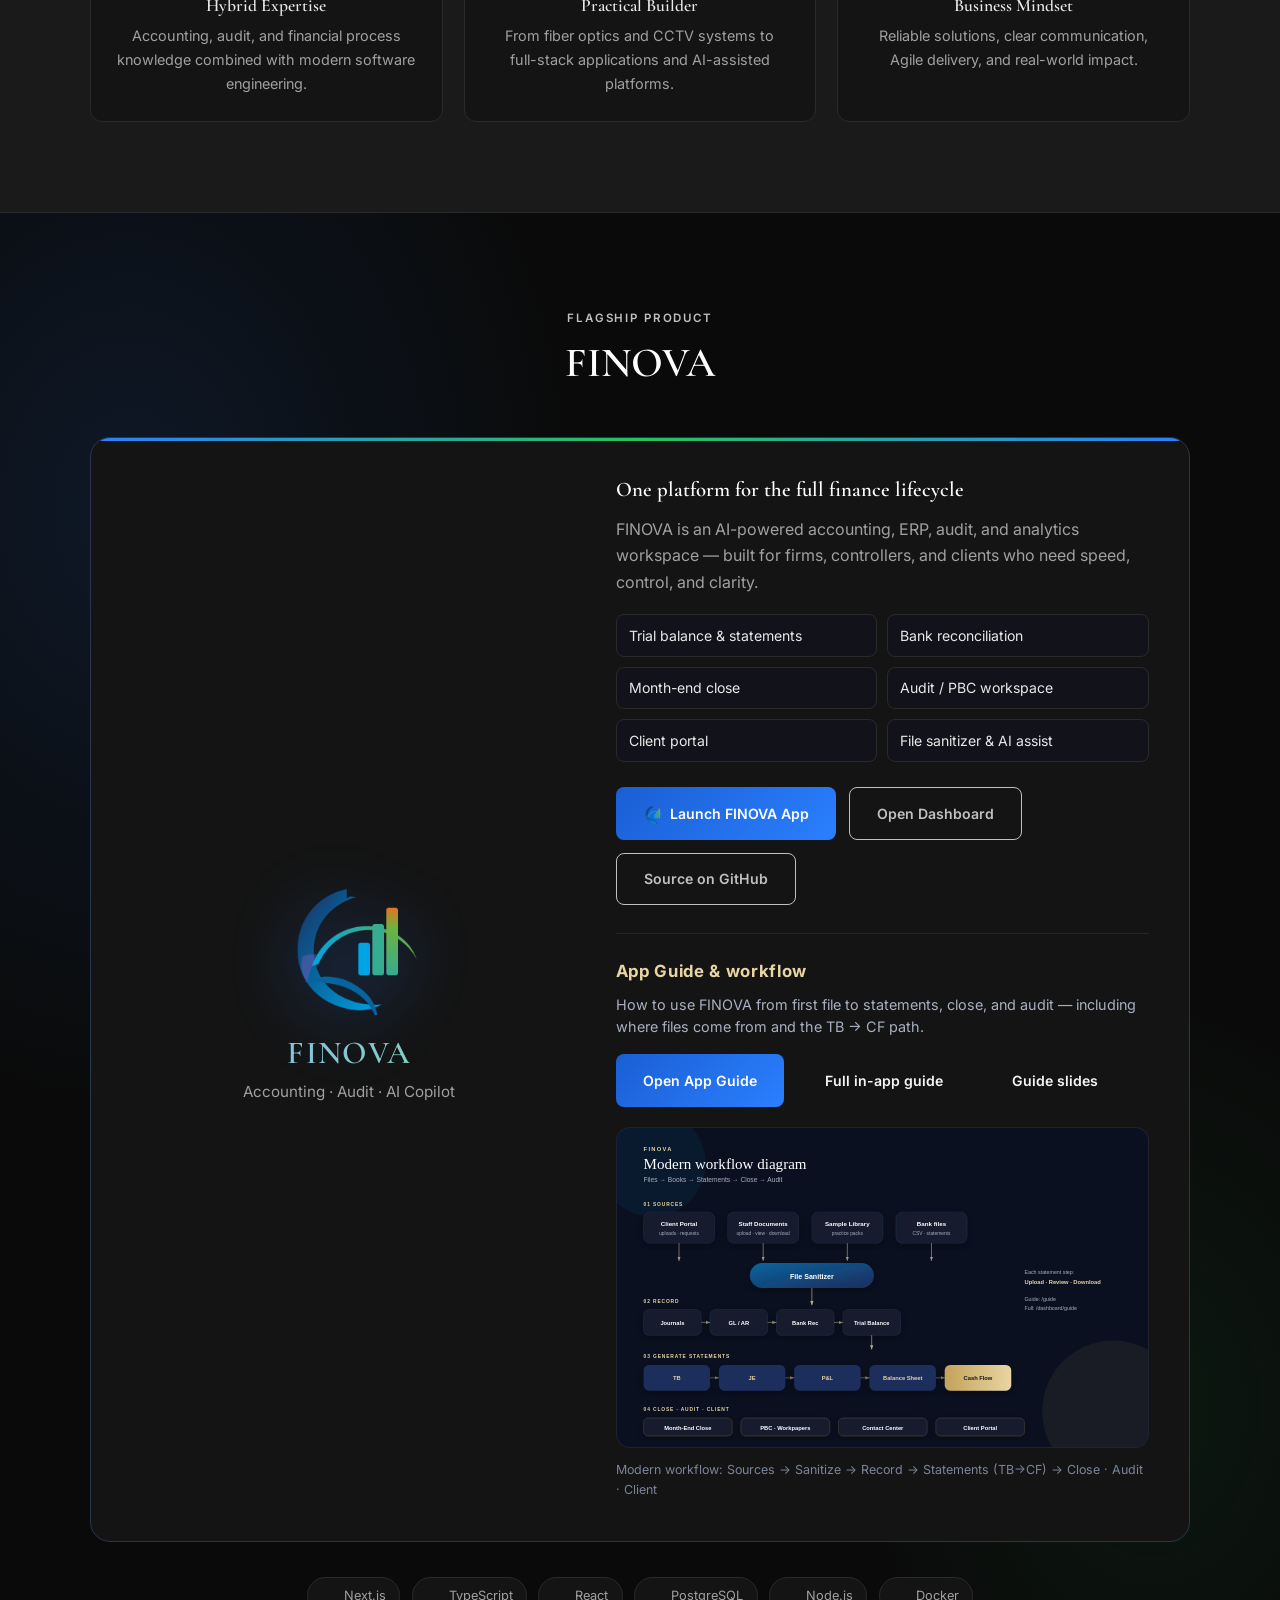
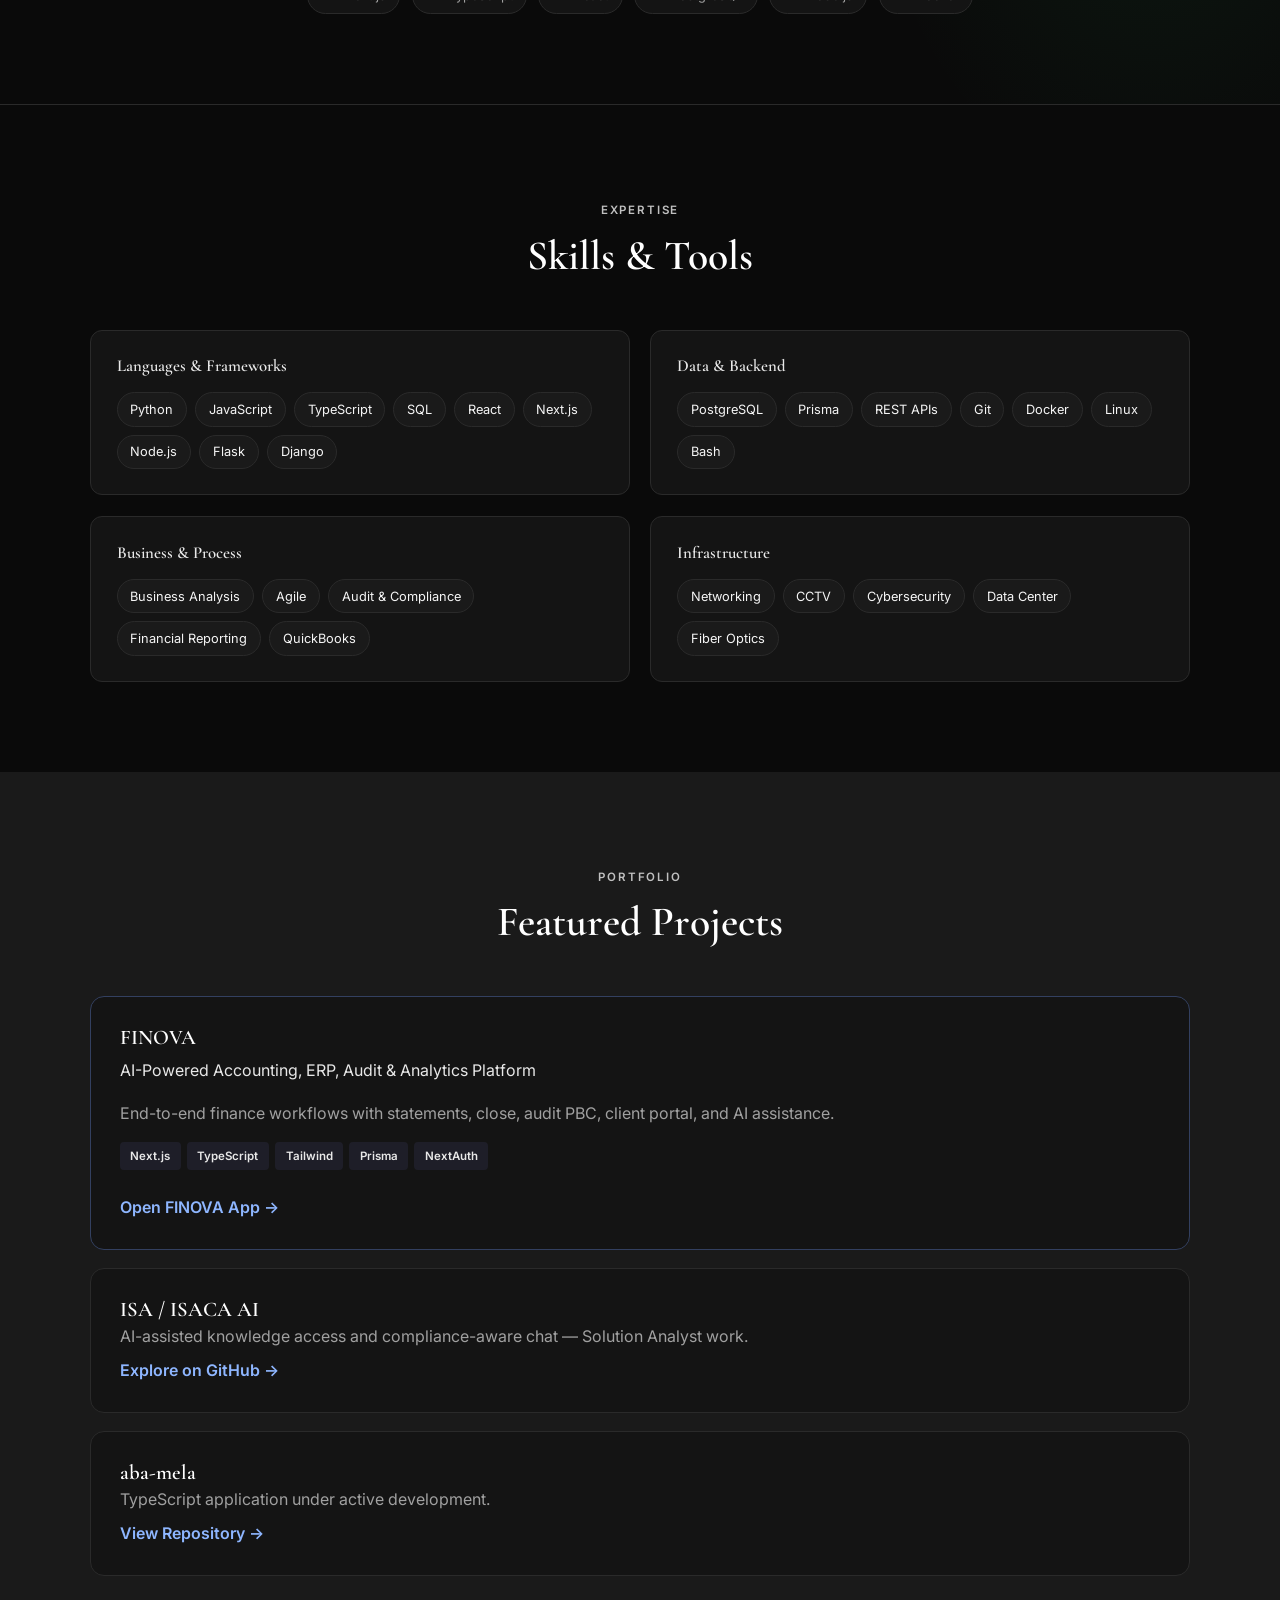
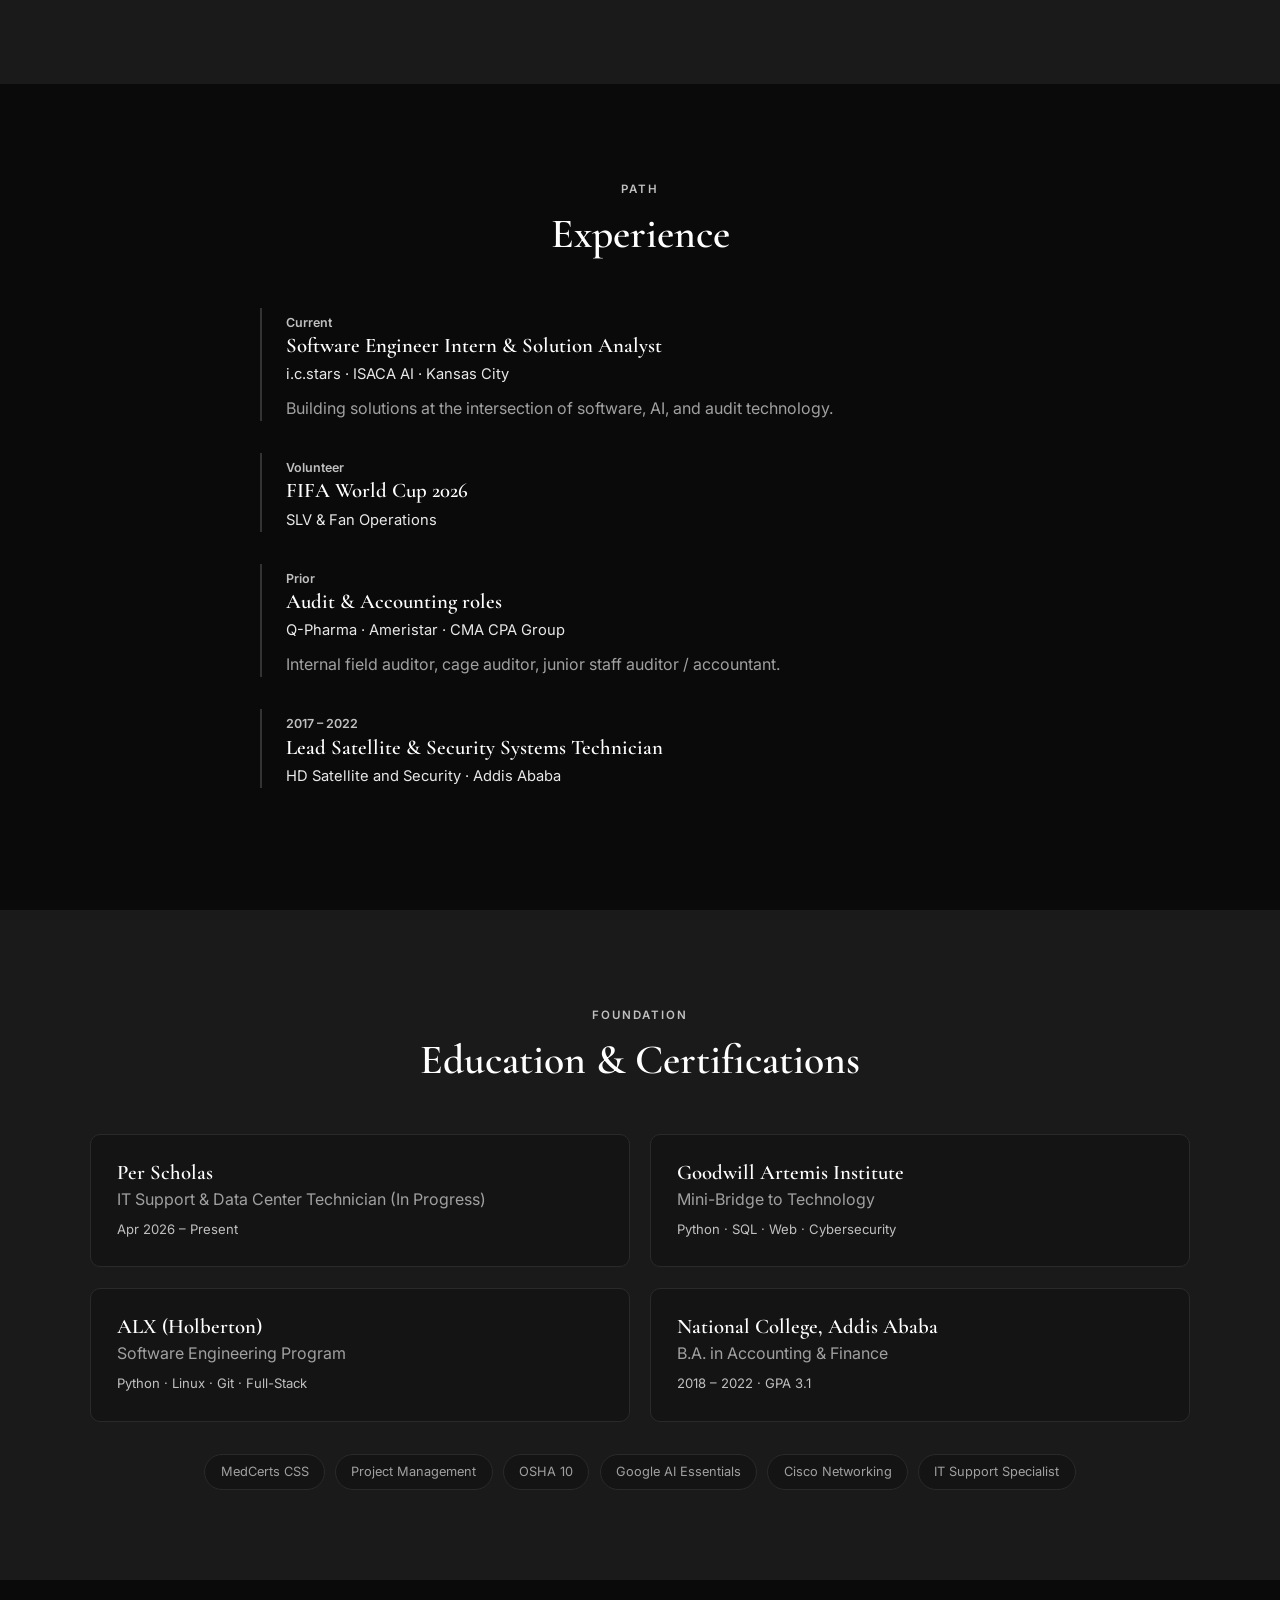
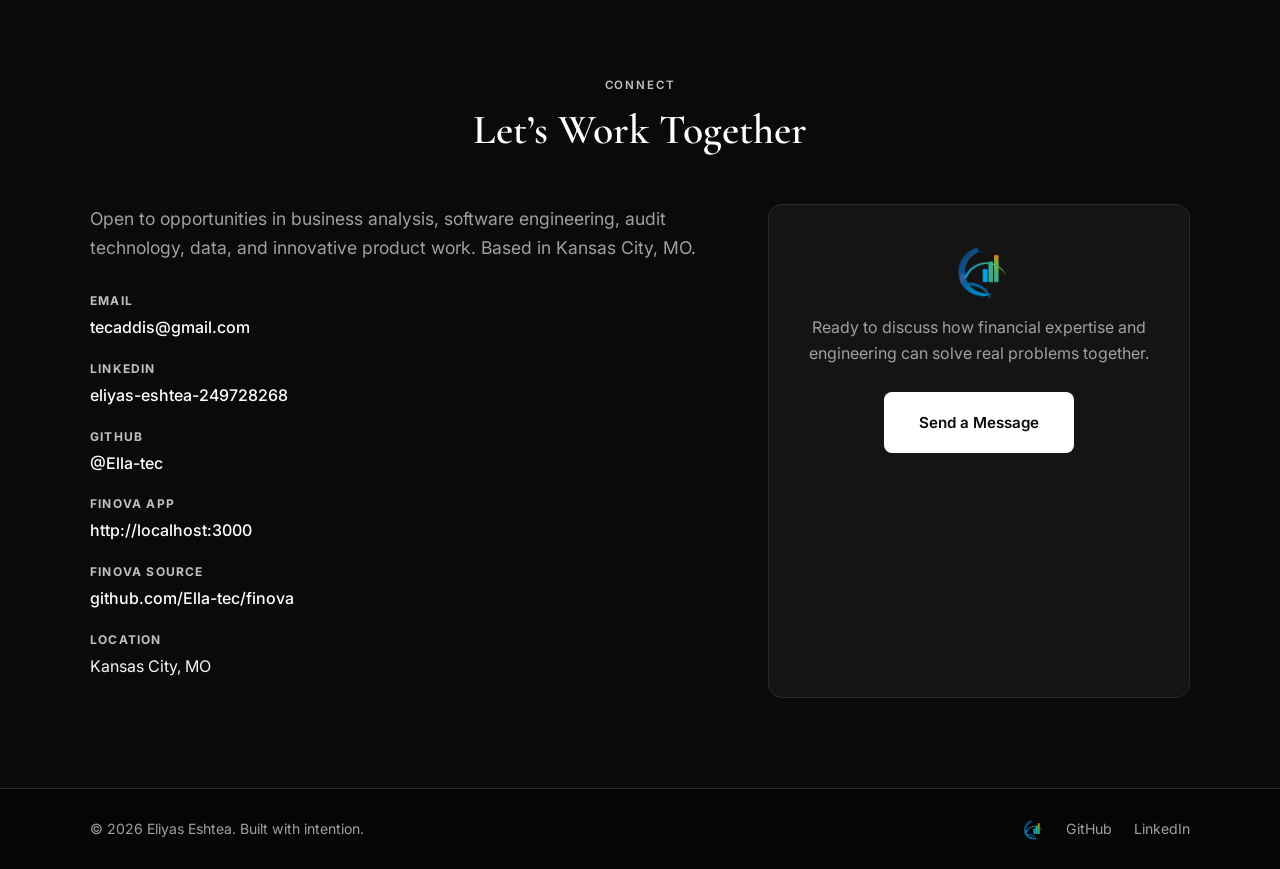
==== commit 4828eaea: "Portfolio: Finova App Guide + modern workflow diagram under Finova" ====
--- a/index.html
+++ b/index.html
@@ -442,14 +442,15 @@
         <p class="subtitle">Business Analyst · Software Engineer · CPA Candidate</p>
         <p class="tagline">Building reliable digital experiences at the intersection of accounting, audit, and emerging technology.</p>
         <div class="hero-actions">
-          <a href="#finova" class="btn btn-finova"><img src="[data-uri]" alt="" /> Explore FINOVA</a>
+          <a href="#finova" class="btn btn-finova">
+              <img src="[data-uri]" alt="" /> Launch FINOVA App</a>
           <a href="#projects" class="btn btn-primary">View Projects</a>
           <a href="#contact" class="btn btn-outline">Get in Touch</a>
         </div>
         <div class="hero-links">
           <a href="https://github.com/Ella-tec" target="_blank" rel="noopener">GitHub</a>
           <a href="https://www.linkedin.com/in/eliyas-eshtea-249728268" target="_blank" rel="noopener">LinkedIn</a>
-          <a href="https://github.com/Ella-tec/finova" target="_blank" rel="noopener">FINOVA Repo</a>
+          <a href="http://localhost:3000/" target="_blank" rel="noopener">Open FINOVA App</a>
           <a href="mailto:tecaddis@gmail.com">Email</a>
         </div>
       </div>
@@ -521,11 +522,156 @@
             <li>File sanitizer &amp; AI assist</li>
           </ul>
           <div class="finova-actions">
-            <a class="btn btn-finova" href="https://github.com/Ella-tec/finova" target="_blank" rel="noopener">
-              <img src="[data-uri]" alt="" /> Open FINOVA on GitHub
+            <a class="btn btn-finova" href="http://localhost:3000/" target="_blank" rel="noopener">
+              <img src="[data-uri]" alt="" width="20" height="20" /> Launch FINOVA App
             </a>
-            <a class="btn btn-outline" href="https://github.com/Ella-tec/finova#readme" target="_blank" rel="noopener">Read the README</a>
+            <a class="btn btn-outline" href="http://localhost:3000/dashboard" target="_blank" rel="noopener">Open Dashboard</a>
+            <a class="btn btn-outline" href="https://github.com/Ella-tec/finova" target="_blank" rel="noopener">Source on GitHub</a>
           </div>
+          <div class="finova-guide-block" style="margin-top:1.75rem;padding-top:1.5rem;border-top:1px solid rgba(255,255,255,0.08)">
+            <h4 style="margin:0 0 0.5rem;font-size:1.05rem;color:#e8d5a3;letter-spacing:0.04em">App Guide &amp; workflow</h4>
+            <p style="margin:0 0 1rem;font-size:0.9rem;color:#a8b0c0;line-height:1.55">
+              How to use FINOVA from first file to statements, close, and audit — including where files come from and the TB → CF path.
+            </p>
+            <div class="finova-actions" style="margin-bottom:1.25rem">
+              <a class="btn btn-finova" href="http://localhost:3000/guide" target="_blank" rel="noopener">Open App Guide</a>
+              <a class="btn" href="http://localhost:3000/dashboard/guide" target="_blank" rel="noopener">Full in-app guide</a>
+              <a class="btn" href="http://localhost:3000/Finova_App_Guide_Slides.html" target="_blank" rel="noopener">Guide slides</a>
+            </div>
+            <div class="finova-diagram" style="border:1px solid rgba(255,255,255,0.08);border-radius:14px;overflow:hidden;background:#0a1020">
+              <svg xmlns="http://www.w3.org/2000/svg" width="100%" height="auto" style="max-width:100%;height:auto;display:block" viewBox="0 0 1200 720" role="img" aria-label="Finova modern workflow diagram">
+  <defs>
+    <linearGradient id="bg" x1="0%" y1="0%" x2="100%" y2="100%">
+      <stop offset="0%" stop-color="#0a1020"/>
+      <stop offset="100%" stop-color="#121a2e"/>
+    </linearGradient>
+    <linearGradient id="gold" x1="0%" y1="0%" x2="100%" y2="0%">
+      <stop offset="0%" stop-color="#c4a35a"/>
+      <stop offset="100%" stop-color="#e8d5a3"/>
+    </linearGradient>
+    <linearGradient id="blue" x1="0%" y1="0%" x2="100%" y2="100%">
+      <stop offset="0%" stop-color="#07649d"/>
+      <stop offset="100%" stop-color="#1d2d5c"/>
+    </linearGradient>
+    <filter id="soft" x="-20%" y="-20%" width="140%" height="140%">
+      <feDropShadow dx="0" dy="8" stdDeviation="12" flood-color="#000" flood-opacity="0.35"/>
+    </filter>
+    <marker id="arrow" viewBox="0 0 10 10" refX="9" refY="5" markerWidth="7" markerHeight="7" orient="auto-start-reverse">
+      <path d="M0,1.5 L9,5 L0,8.5 Z" fill="#e8d5a3"/>
+    </marker>
+  </defs>
+
+  <rect width="100%" height="auto" style="max-width:100%;height:auto;display:block" fill="url(#bg)"/>
+  <circle cx="80" cy="80" r="120" fill="#07649d" opacity="0.12"/>
+  <circle cx="1120" cy="640" r="160" fill="#c4a35a" opacity="0.08"/>
+
+  <text x="60" y="52" fill="#e8d5a3" font-family="Segoe UI, Arial, sans-serif" font-size="13" font-weight="700" letter-spacing="3">FINOVA</text>
+  <text x="60" y="92" fill="#ffffff" font-family="Georgia, serif" font-size="34">Modern workflow diagram</text>
+  <text x="60" y="122" fill="#a8b0c0" font-family="Segoe UI, Arial, sans-serif" font-size="15">Files → Books → Statements → Close → Audit</text>
+
+  <!-- Row 1: Sources -->
+  <text x="60" y="175" fill="#e8d5a3" font-family="Segoe UI, Arial, sans-serif" font-size="11" font-weight="700" letter-spacing="2">01  SOURCES</text>
+
+  <!-- boxes sources -->
+  <g filter="url(#soft)">
+    <rect x="60" y="190" width="160" height="70" rx="14" fill="#151b2e" stroke="#2a3550"/>
+    <text x="140" y="222" text-anchor="middle" fill="#fff" font-family="Segoe UI, Arial, sans-serif" font-size="14" font-weight="600">Client Portal</text>
+    <text x="140" y="242" text-anchor="middle" fill="#a8b0c0" font-family="Segoe UI, Arial, sans-serif" font-size="11">uploads · requests</text>
+
+    <rect x="250" y="190" width="160" height="70" rx="14" fill="#151b2e" stroke="#2a3550"/>
+    <text x="330" y="222" text-anchor="middle" fill="#fff" font-family="Segoe UI, Arial, sans-serif" font-size="14" font-weight="600">Staff Documents</text>
+    <text x="330" y="242" text-anchor="middle" fill="#a8b0c0" font-family="Segoe UI, Arial, sans-serif" font-size="11">upload · view · download</text>
+
+    <rect x="440" y="190" width="160" height="70" rx="14" fill="#151b2e" stroke="#2a3550"/>
+    <text x="520" y="222" text-anchor="middle" fill="#fff" font-family="Segoe UI, Arial, sans-serif" font-size="14" font-weight="600">Sample Library</text>
+    <text x="520" y="242" text-anchor="middle" fill="#a8b0c0" font-family="Segoe UI, Arial, sans-serif" font-size="11">practice packs</text>
+
+    <rect x="630" y="190" width="160" height="70" rx="14" fill="#151b2e" stroke="#2a3550"/>
+    <text x="710" y="222" text-anchor="middle" fill="#fff" font-family="Segoe UI, Arial, sans-serif" font-size="14" font-weight="600">Bank files</text>
+    <text x="710" y="242" text-anchor="middle" fill="#a8b0c0" font-family="Segoe UI, Arial, sans-serif" font-size="11">CSV · statements</text>
+  </g>
+
+  <!-- arrows down to sanitizer -->
+  <path d="M140 260 V300" stroke="#e8d5a3" stroke-width="1.5" marker-end="url(#arrow)" opacity="0.7"/>
+  <path d="M330 260 V300" stroke="#e8d5a3" stroke-width="1.5" marker-end="url(#arrow)" opacity="0.7"/>
+  <path d="M520 260 V300" stroke="#e8d5a3" stroke-width="1.5" marker-end="url(#arrow)" opacity="0.7"/>
+  <path d="M710 260 V300" stroke="#e8d5a3" stroke-width="1.5" marker-end="url(#arrow)" opacity="0.7"/>
+
+  <!-- Sanitizer center -->
+  <g filter="url(#soft)">
+    <rect x="300" y="305" width="280" height="56" rx="28" fill="url(#blue)"/>
+    <text x="440" y="340" text-anchor="middle" fill="#fff" font-family="Segoe UI, Arial, sans-serif" font-size="16" font-weight="700">File Sanitizer</text>
+  </g>
+
+  <path d="M440 361 V400" stroke="#e8d5a3" stroke-width="1.5" marker-end="url(#arrow)" opacity="0.8"/>
+
+  <!-- Record row -->
+  <text x="60" y="395" fill="#e8d5a3" font-family="Segoe UI, Arial, sans-serif" font-size="11" font-weight="700" letter-spacing="2">02  RECORD</text>
+  <g filter="url(#soft)">
+    <rect x="60" y="410" width="130" height="58" rx="12" fill="#151b2e" stroke="#2a3550"/>
+    <text x="125" y="445" text-anchor="middle" fill="#fff" font-family="Segoe UI, Arial, sans-serif" font-size="13" font-weight="600">Journals</text>
+
+    <rect x="210" y="410" width="130" height="58" rx="12" fill="#151b2e" stroke="#2a3550"/>
+    <text x="275" y="445" text-anchor="middle" fill="#fff" font-family="Segoe UI, Arial, sans-serif" font-size="13" font-weight="600">GL / AR</text>
+
+    <rect x="360" y="410" width="130" height="58" rx="12" fill="#151b2e" stroke="#2a3550"/>
+    <text x="425" y="445" text-anchor="middle" fill="#fff" font-family="Segoe UI, Arial, sans-serif" font-size="13" font-weight="600">Bank Rec</text>
+
+    <rect x="510" y="410" width="130" height="58" rx="12" fill="#151b2e" stroke="#2a3550"/>
+    <text x="575" y="445" text-anchor="middle" fill="#fff" font-family="Segoe UI, Arial, sans-serif" font-size="13" font-weight="600">Trial Balance</text>
+  </g>
+
+  <!-- flow arrows record -->
+  <path d="M190 439 H210" stroke="#e8d5a3" stroke-width="1.5" marker-end="url(#arrow)" opacity="0.6"/>
+  <path d="M340 439 H360" stroke="#e8d5a3" stroke-width="1.5" marker-end="url(#arrow)" opacity="0.6"/>
+  <path d="M490 439 H510" stroke="#e8d5a3" stroke-width="1.5" marker-end="url(#arrow)" opacity="0.6"/>
+
+  <path d="M575 468 V500" stroke="#e8d5a3" stroke-width="1.5" marker-end="url(#arrow)" opacity="0.8"/>
+
+  <!-- Statements -->
+  <text x="60" y="520" fill="#e8d5a3" font-family="Segoe UI, Arial, sans-serif" font-size="11" font-weight="700" letter-spacing="2">03  GENERATE STATEMENTS</text>
+  <g filter="url(#soft)">
+    <rect x="60" y="535" width="150" height="58" rx="12" fill="#1d2d5c"/>
+    <text x="135" y="570" text-anchor="middle" fill="#e8d5a3" font-family="Segoe UI, Arial, sans-serif" font-size="13" font-weight="700">TB</text>
+    <rect x="230" y="535" width="150" height="58" rx="12" fill="#1d2d5c"/>
+    <text x="305" y="570" text-anchor="middle" fill="#e8d5a3" font-family="Segoe UI, Arial, sans-serif" font-size="13" font-weight="700">JE</text>
+    <rect x="400" y="535" width="150" height="58" rx="12" fill="#1d2d5c"/>
+    <text x="475" y="570" text-anchor="middle" fill="#e8d5a3" font-family="Segoe UI, Arial, sans-serif" font-size="13" font-weight="700">P&amp;L</text>
+    <rect x="570" y="535" width="150" height="58" rx="12" fill="#1d2d5c"/>
+    <text x="645" y="570" text-anchor="middle" fill="#e8d5a3" font-family="Segoe UI, Arial, sans-serif" font-size="13" font-weight="700">Balance Sheet</text>
+    <rect x="740" y="535" width="150" height="58" rx="12" fill="url(#gold)"/>
+    <text x="815" y="570" text-anchor="middle" fill="#0c1222" font-family="Segoe UI, Arial, sans-serif" font-size="13" font-weight="700">Cash Flow</text>
+  </g>
+  <path d="M210 564 H230" stroke="#e8d5a3" stroke-width="1.5" marker-end="url(#arrow)" opacity="0.5"/>
+  <path d="M380 564 H400" stroke="#e8d5a3" stroke-width="1.5" marker-end="url(#arrow)" opacity="0.5"/>
+  <path d="M550 564 H570" stroke="#e8d5a3" stroke-width="1.5" marker-end="url(#arrow)" opacity="0.5"/>
+  <path d="M720 564 H740" stroke="#e8d5a3" stroke-width="1.5" marker-end="url(#arrow)" opacity="0.5"/>
+
+  <!-- bottom outcomes -->
+  <text x="60" y="640" fill="#e8d5a3" font-family="Segoe UI, Arial, sans-serif" font-size="11" font-weight="700" letter-spacing="2">04  CLOSE · AUDIT · CLIENT</text>
+  <g filter="url(#soft)">
+    <rect x="60" y="655" width="200" height="40" rx="10" fill="#151b2e" stroke="#c4a35a" stroke-opacity="0.4"/>
+    <text x="160" y="681" text-anchor="middle" fill="#fff" font-family="Segoe UI, Arial, sans-serif" font-size="13" font-weight="600">Month-End Close</text>
+    <rect x="280" y="655" width="200" height="40" rx="10" fill="#151b2e" stroke="#c4a35a" stroke-opacity="0.4"/>
+    <text x="380" y="681" text-anchor="middle" fill="#fff" font-family="Segoe UI, Arial, sans-serif" font-size="13" font-weight="600">PBC · Workpapers</text>
+    <rect x="500" y="655" width="200" height="40" rx="10" fill="#151b2e" stroke="#c4a35a" stroke-opacity="0.4"/>
+    <text x="600" y="681" text-anchor="middle" fill="#fff" font-family="Segoe UI, Arial, sans-serif" font-size="13" font-weight="600">Contact Center</text>
+    <rect x="720" y="655" width="200" height="40" rx="10" fill="#151b2e" stroke="#c4a35a" stroke-opacity="0.4"/>
+    <text x="820" y="681" text-anchor="middle" fill="#fff" font-family="Segoe UI, Arial, sans-serif" font-size="13" font-weight="600">Client Portal</text>
+  </g>
+
+  <!-- side note -->
+  <text x="920" y="330" fill="#a8b0c0" font-family="Segoe UI, Arial, sans-serif" font-size="12">Each statement step:</text>
+  <text x="920" y="352" fill="#e8d5a3" font-family="Segoe UI, Arial, sans-serif" font-size="13" font-weight="600">Upload · Review · Download</text>
+  <text x="920" y="390" fill="#a8b0c0" font-family="Segoe UI, Arial, sans-serif" font-size="12">Guide: /guide</text>
+  <text x="920" y="412" fill="#a8b0c0" font-family="Segoe UI, Arial, sans-serif" font-size="12">Full: /dashboard/guide</text>
+</svg>
+            </div>
+            <p style="margin:0.75rem 0 0;font-size:0.78rem;color:#7a8499">
+              Modern workflow: Sources → Sanitize → Record → Statements (TB→CF) → Close · Audit · Client
+            </p>
+          </div>
+
         </div>
       </div>
       <div class="logo-strip">
@@ -591,7 +737,7 @@
         <div class="project-stack">
           <span>Next.js</span><span>TypeScript</span><span>Tailwind</span><span>Prisma</span><span>NextAuth</span>
         </div>
-        <a class="project-link" href="https://github.com/Ella-tec/finova" target="_blank" rel="noopener">View Repository →</a>
+        <a class="project-link" href="http://localhost:3000/" target="_blank" rel="noopener">Open FINOVA App →</a>
       </div>
       <div class="project-card">
         <h3>ISA / ISACA AI</h3>
@@ -671,7 +817,8 @@
             <li><strong>Email</strong><a href="mailto:tecaddis@gmail.com">tecaddis@gmail.com</a></li>
             <li><strong>LinkedIn</strong><a href="https://www.linkedin.com/in/eliyas-eshtea-249728268" target="_blank" rel="noopener">eliyas-eshtea-249728268</a></li>
             <li><strong>GitHub</strong><a href="https://github.com/Ella-tec" target="_blank" rel="noopener">@Ella-tec</a></li>
-            <li><strong>FINOVA</strong><a href="https://github.com/Ella-tec/finova" target="_blank" rel="noopener">github.com/Ella-tec/finova</a></li>
+            <li><strong>FINOVA App</strong><a href="http://localhost:3000/" target="_blank" rel="noopener">http://localhost:3000</a></li>
+            <li><strong>FINOVA Source</strong><a href="https://github.com/Ella-tec/finova" target="_blank" rel="noopener">github.com/Ella-tec/finova</a></li>
             <li><strong>Location</strong><span>Kansas City, MO</span></li>
           </ul>
         </div>
@@ -688,7 +835,7 @@
     <div class="container footer-inner">
       <p>© <span id="year"></span> Eliyas Eshtea. Built with intention.</p>
       <div class="footer-links">
-        <a href="https://github.com/Ella-tec/finova" target="_blank" rel="noopener" title="FINOVA">
+        <a href="http://localhost:3000/" target="_blank" rel="noopener" title="FINOVA">
           <img src="[data-uri]" alt="FINOVA" />
         </a>
         <a href="https://github.com/Ella-tec" target="_blank" rel="noopener">GitHub</a>
@@ -714,7 +861,7 @@
     const searchResults = document.getElementById('searchResults');
     const searchIndex = [
       { title: 'FINOVA', hint: 'Accounting · Audit · AI platform', href: '#finova', icon: true },
-      { title: 'FINOVA on GitHub', hint: 'github.com/Ella-tec/finova', href: 'https://github.com/Ella-tec/finova', icon: true },
+      { title: 'FINOVA App', hint: 'Open the live Finova app', href: 'http://localhost:3000/', icon: true },
       { title: 'Projects', hint: 'Featured work', href: '#projects' },
       { title: 'Skills', hint: 'Python, TypeScript, Next.js…', href: '#skills' },
       { title: 'Experience', hint: 'i.c.stars · ISACA · Audit', href: '#experience' },
